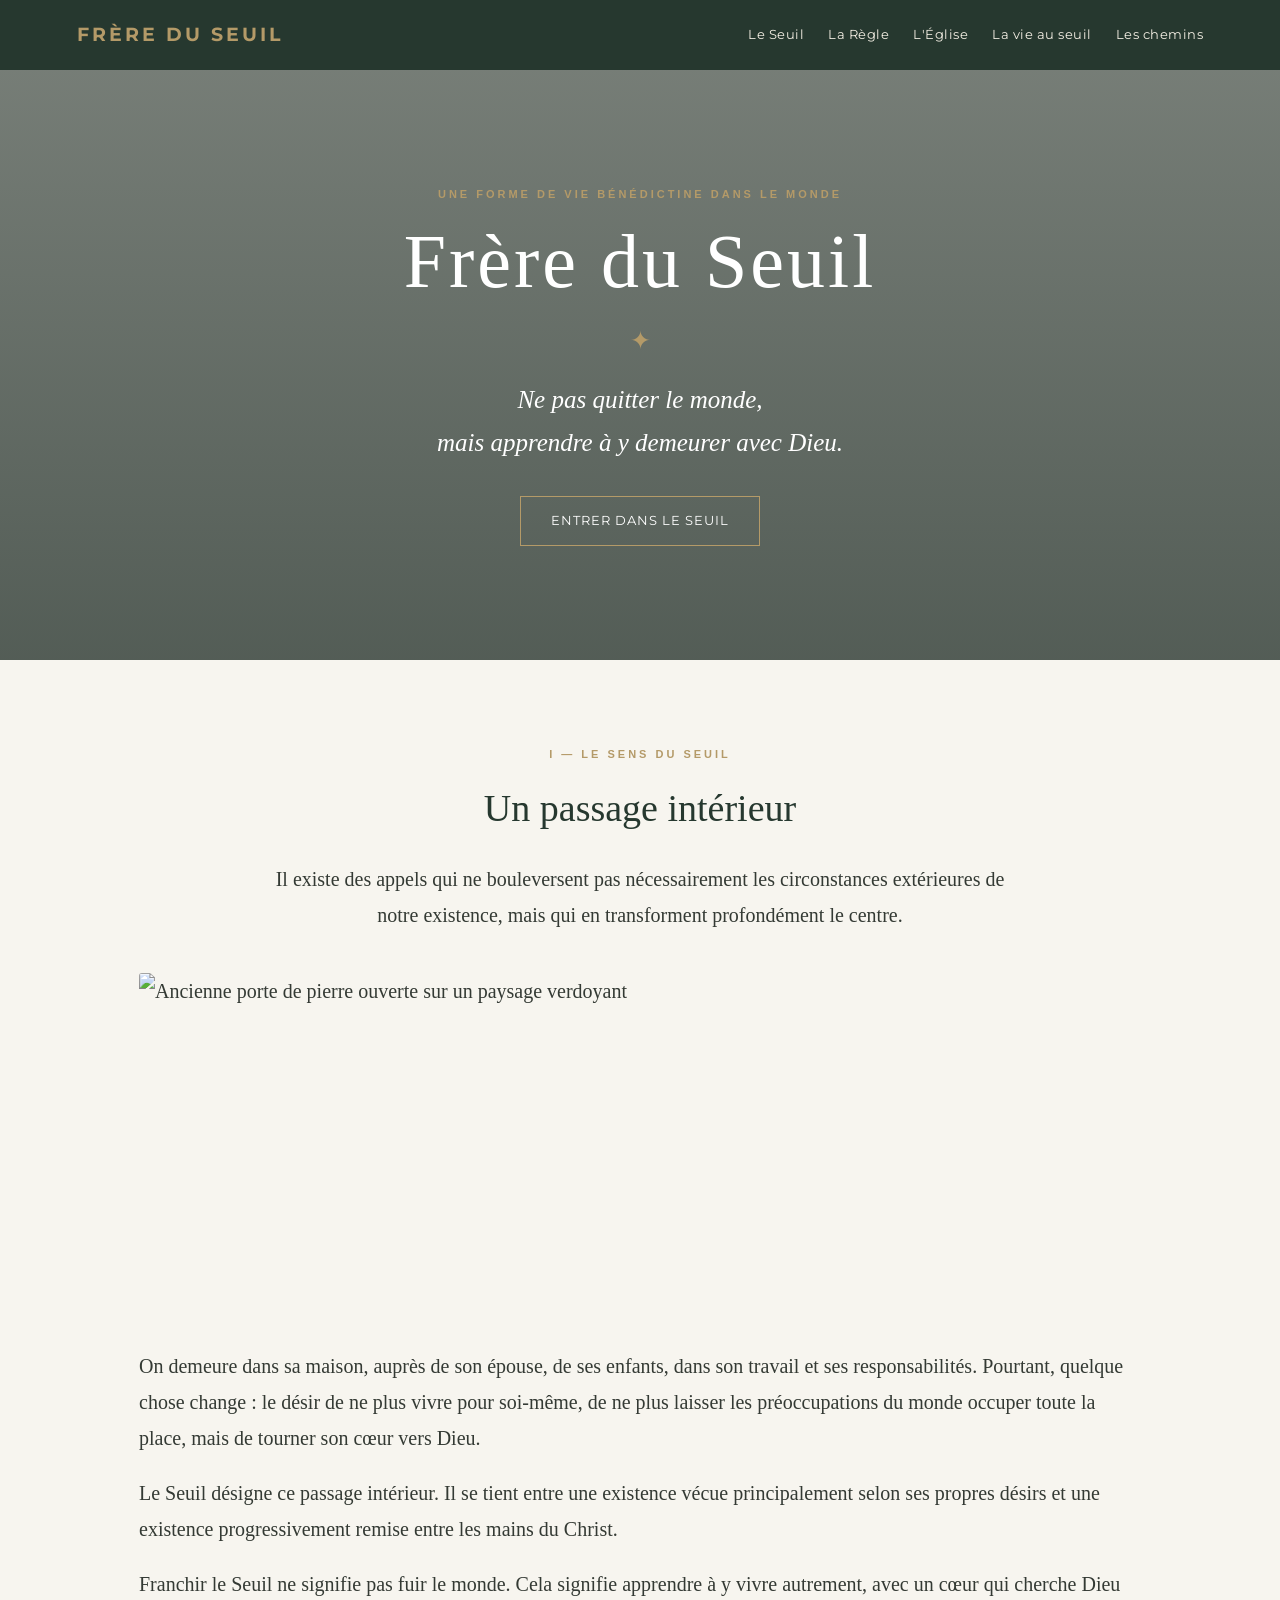
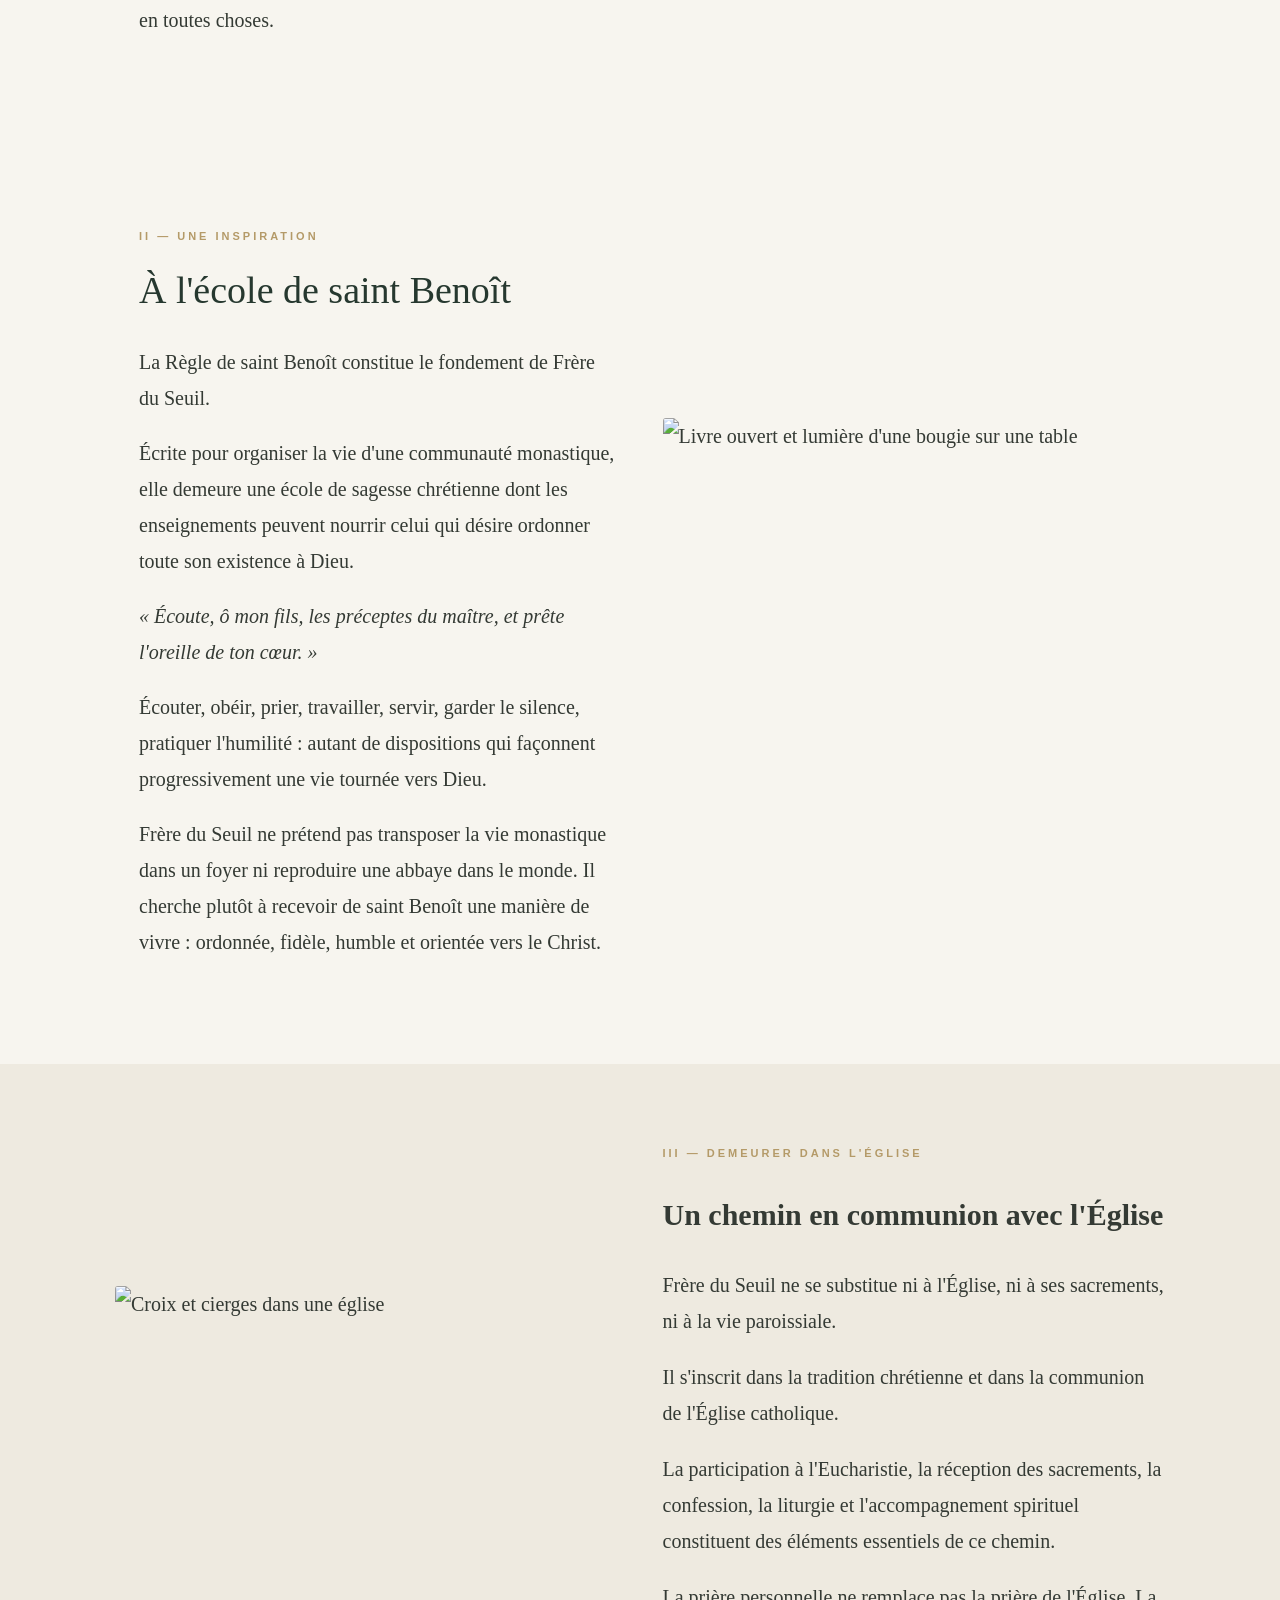
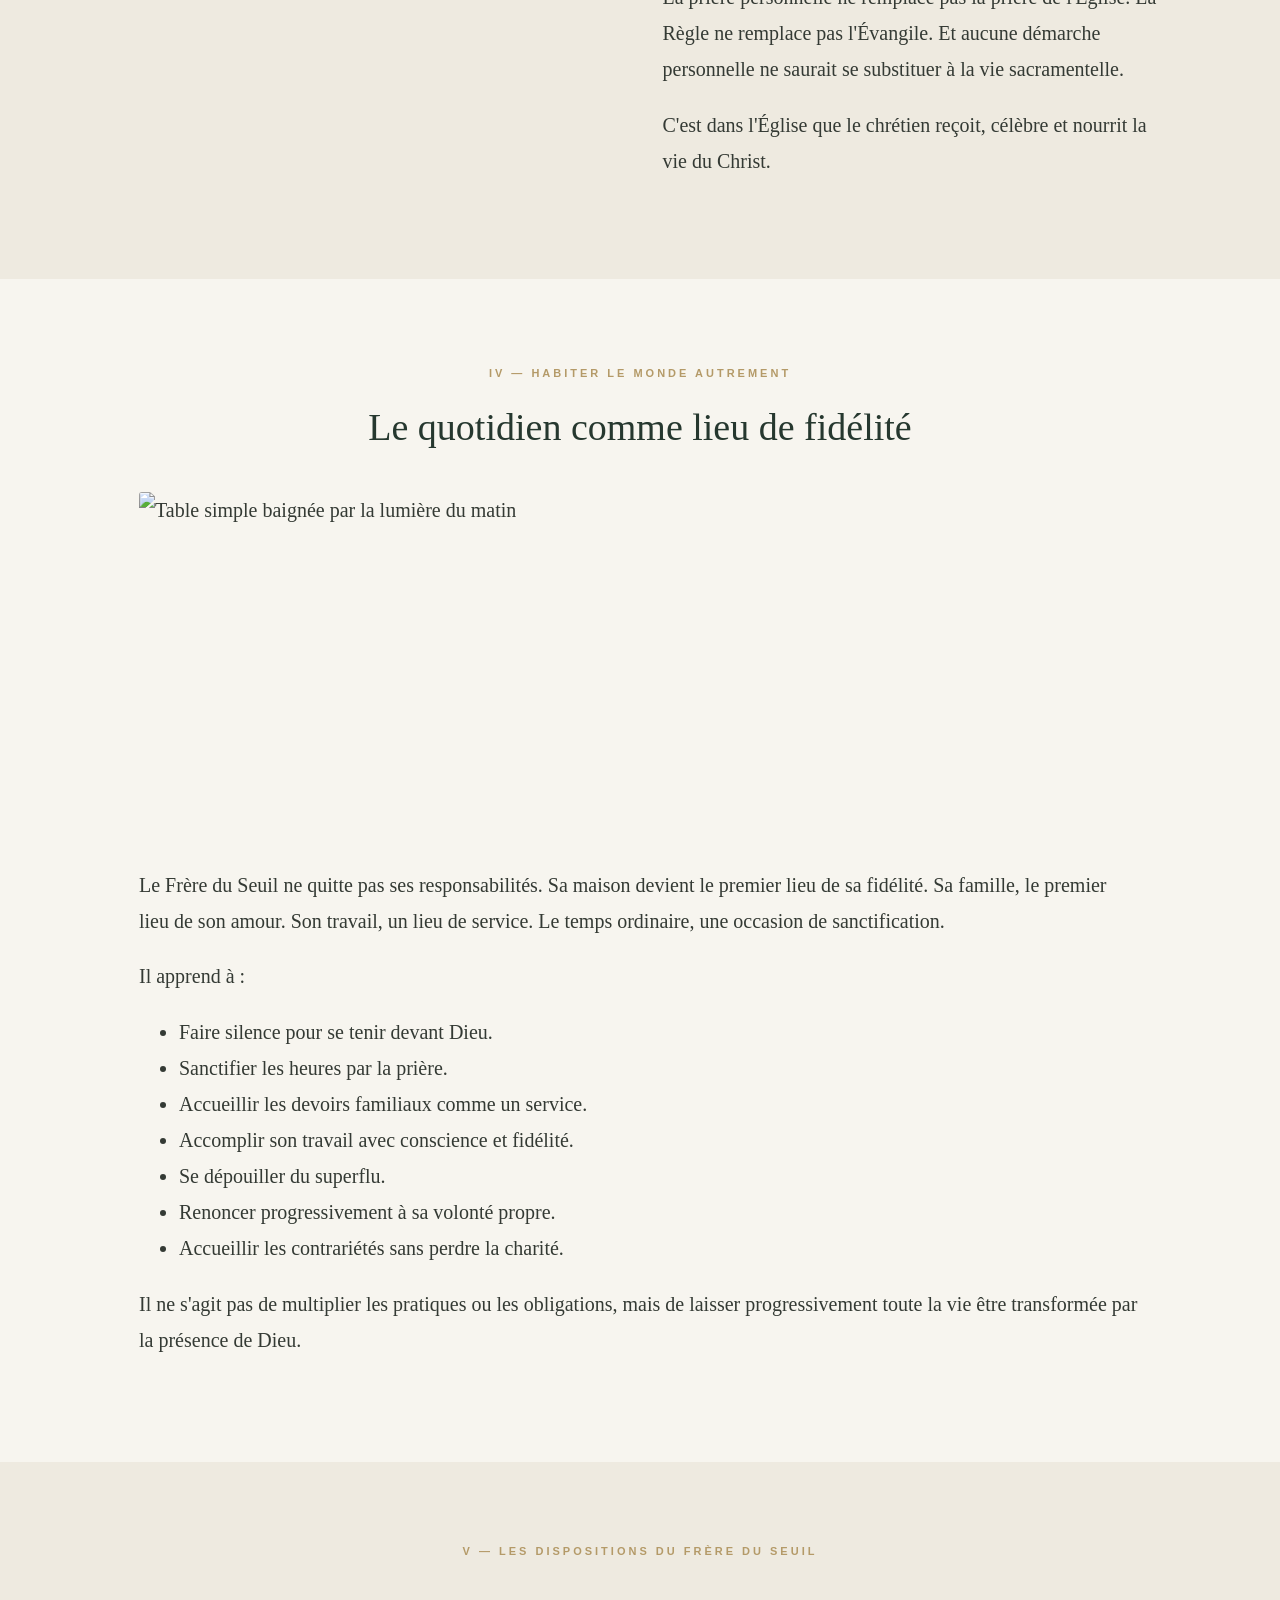
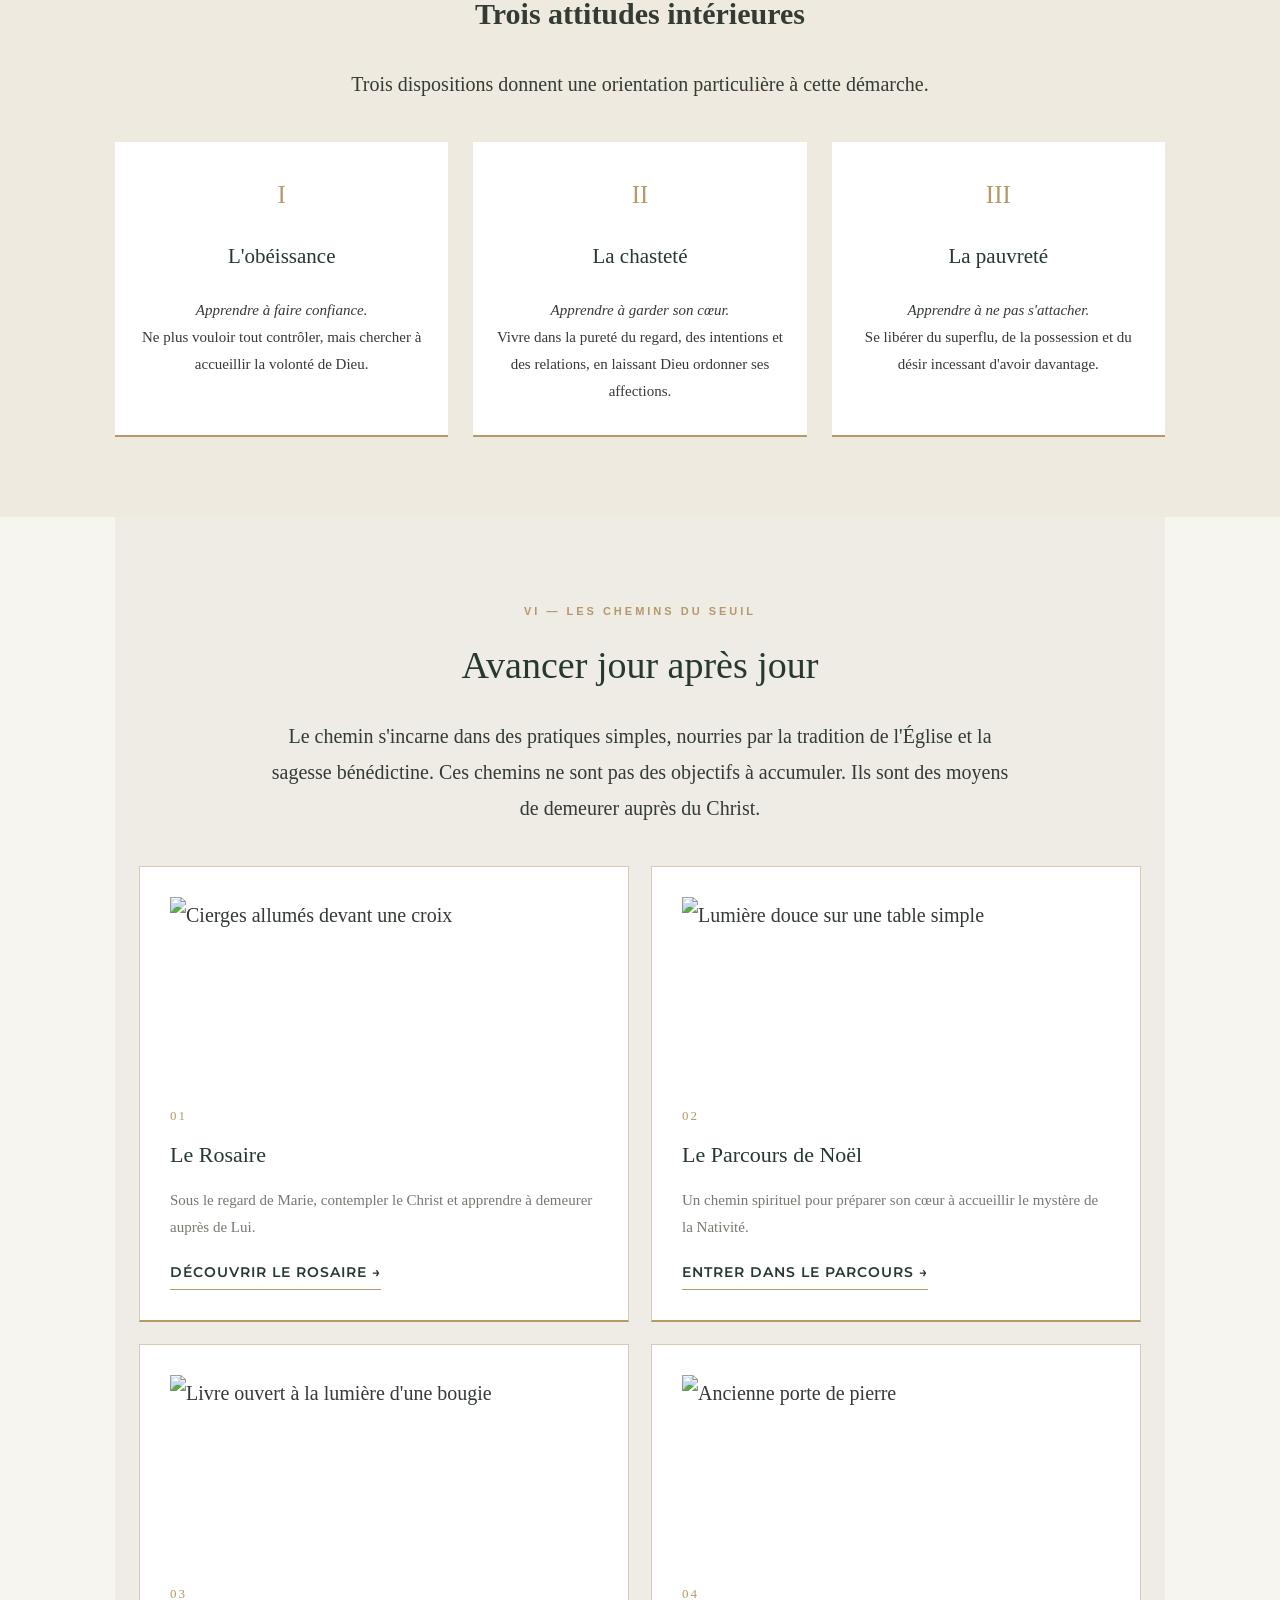
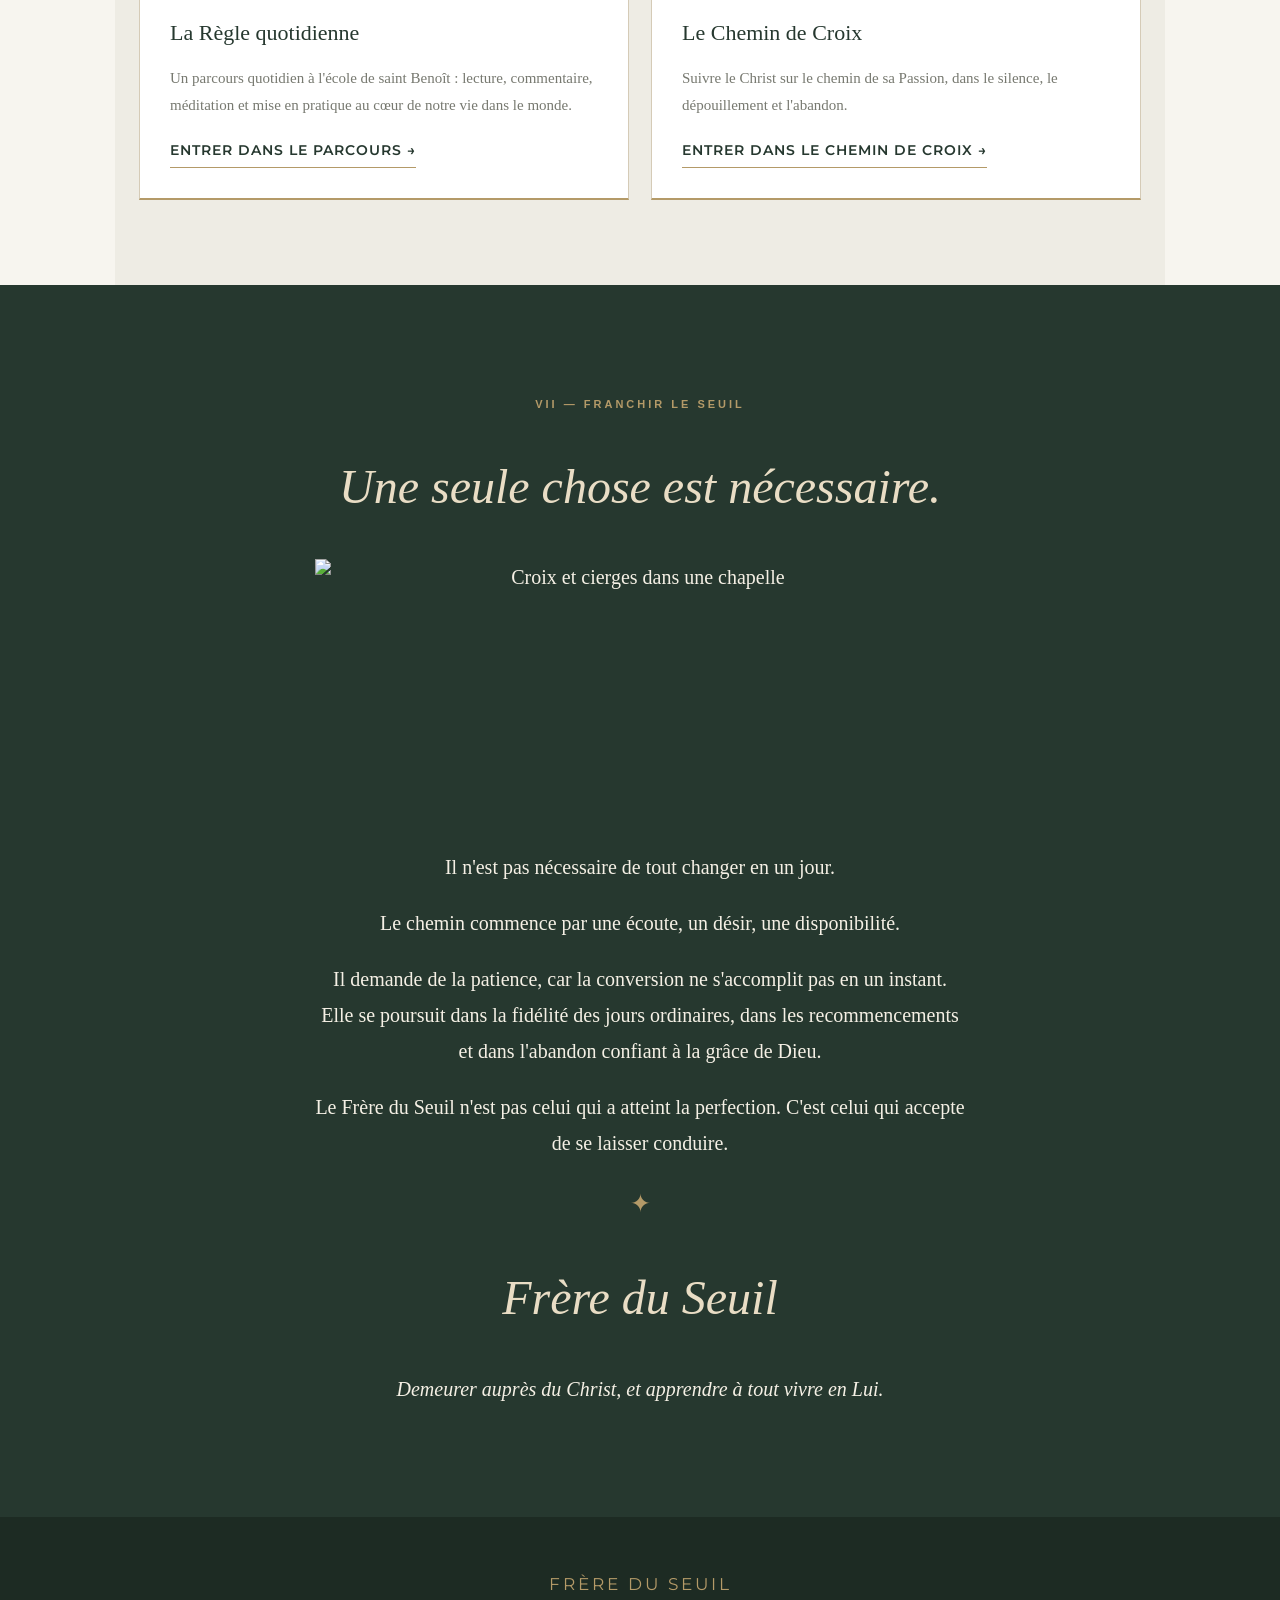
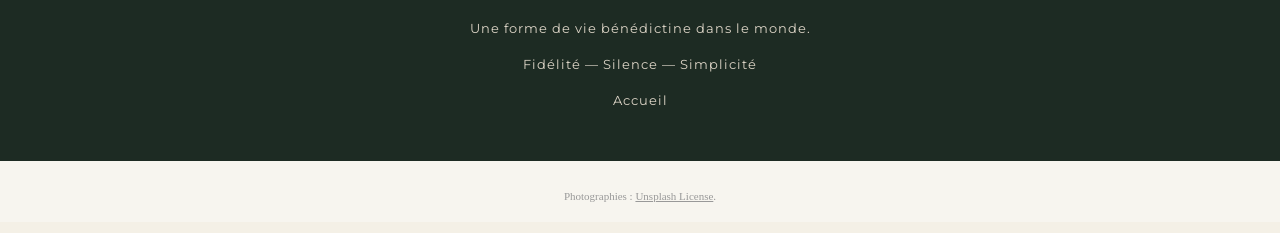
==== index.html @ 768e6aab "Update index.html" ====
<!DOCTYPE html>
<html lang="fr">
<head>
<meta charset="UTF-8">
<meta name="viewport" content="width=device-width, initial-scale=1.0">
<meta name="theme-color" content="#26382f">
<meta name="description" content="Frère du Seuil — une forme de vie bénédictine dans le monde. Découvrir une démarche chrétienne inspirée de la Règle de saint Benoît.">
<title>Entrer dans le Seuil — Frère du Seuil</title>
<link rel="stylesheet" href="style.css">

<style>
#seuil-page {
  --vert: #26382f;
  --vert-clair: #354b3e;
  --or: #b49a68;
  --fond: #f7f5ef;
  --texte: #343a34;
  --muted: #777970;
  color: var(--texte);
  background: var(--fond);
  font-family: Georgia, "Times New Roman", serif;
  line-height: 1.8;
}

#seuil-page * {
  box-sizing: border-box;
}

#seuil-page a {
  color: inherit;
}

#seuil-page .site-header {
  background: var(--vert);
  color: #f5f0e5;
  padding: 18px 6%;
  display: flex;
  justify-content: space-between;
  align-items: center;
  gap: 25px;
}

#seuil-page .brand {
  text-decoration: none;
  color: var(--or);
  letter-spacing: 3px;
  font-size: 19px;
  font-weight: bold;
}

#seuil-page nav {
  display: flex;
  flex-wrap: wrap;
  gap: 24px;
}

#seuil-page nav a {
  text-decoration: none;
  color: #f5f0e5;
  font-size: 13px;
  letter-spacing: .5px;
}

#seuil-page nav a:hover {
  color: var(--or);
}

#seuil-page .hero {
  min-height: 590px;
  position: relative;
  display: flex;
  flex-direction: column;
  align-items: center;
  justify-content: center;
  text-align: center;
  padding: 100px 24px;
  color: #fff;
  background:
    linear-gradient(rgba(20,34,27,.57),rgba(20,34,27,.72)),
    url("https://images.unsplash.com/photo-1632176670590-bef2ab0ae455?auto=format&fit=crop&w=2000&q=85")
    center 50% / cover;
}

#seuil-page .eyebrow {
  color: var(--or);
  font-size: 11px;
  letter-spacing: 3px;
  text-transform: uppercase;
  margin: 0 0 18px;
  font-family: Arial, sans-serif;
}

#seuil-page .hero h1 {
  color: #fff;
  font-size: clamp(42px, 7vw, 76px);
  font-weight: normal;
  letter-spacing: 3px;
  margin: 0;
}

#seuil-page .ornament {
  color: var(--or);
  font-size: 25px;
  margin: 16px 0;
}

#seuil-page .hero .subtitle {
  font-size: 12px;
  letter-spacing: 3px;
  margin: 0 0 24px;
  color: #e5dfd3;
  font-family: Arial, sans-serif;
}

#seuil-page .hero .intro {
  font-size: clamp(19px, 3vw, 25px);
  font-style: italic;
  line-height: 1.7;
  max-width: 680px;
  margin: 0 auto 32px;
}

#seuil-page .discover {
  display: inline-block;
  color: #fff;
  text-decoration: none;
  border: 1px solid var(--or);
  padding: 12px 30px;
  letter-spacing: 1px;
  font-size: 13px;
  transition: .25s;
}

#seuil-page .discover:hover {
  background: var(--or);
  color: var(--vert);
}

#seuil-page .section {
  padding: 85px 24px;
  max-width: 1050px;
  margin: auto;
}

#seuil-page .section h2 {
  font-size: clamp(27px, 4vw, 38px);
  font-weight: normal;
  color: var(--vert);
  line-height: 1.3;
  margin: 0 0 28px;
}

#seuil-page .section h3 {
  color: var(--vert);
  font-size: 22px;
  font-weight: normal;
  margin: 0 0 12px;
}

#seuil-page .section p {
  margin: 0 0 19px;
}

#seuil-page .section-intro {
  max-width: 760px;
  margin: 0 auto 40px;
  text-align: center;
}

#seuil-page .section-image {
  width: 100%;
  height: 340px;
  object-fit: cover;
  display: block;
  margin: 35px 0;
  border-radius: 3px;
}

#seuil-page .two-columns {
  display: grid;
  grid-template-columns: 1fr 1fr;
  gap: 45px;
  align-items: center;
}

#seuil-page .two-columns img {
  width: 100%;
  height: 370px;
  object-fit: cover;
  border-radius: 3px;
}

#seuil-page .church-section {
  background: #eeeae0;
  padding: 80px 24px;
}

#seuil-page .church-inner {
  max-width: 1050px;
  margin: auto;
}

#seuil-page .pillars {
  display: grid;
  grid-template-columns: repeat(3, 1fr);
  gap: 25px;
  margin-top: 40px;
}

#seuil-page .pillar {
  text-align: center;
  background: #fff;
  padding: 30px 22px;
  border-bottom: 2px solid var(--or);
}

#seuil-page .pillar .number {
  color: var(--or);
  font-size: 25px;
}

#seuil-page .pillar h3 {
  font-size: 21px;
  color: var(--vert);
  font-weight: normal;
}

#seuil-page .pillar p {
  font-size: 15px;
  margin: 0;
}

#seuil-page .paths {
  background: #eeece4;
}

#seuil-page .cards {
  display: grid;
  grid-template-columns: repeat(2, 1fr);
  gap: 22px;
  margin-top: 38px;
}

#seuil-page .card {
  background: #fff;
  padding: 30px;
  border-bottom: 2px solid var(--or);
  display: flex;
  flex-direction: column;
  align-items: flex-start;
}

#seuil-page .card img {
  width: 100%;
  height: 185px;
  object-fit: cover;
  margin-bottom: 22px;
}

#seuil-page .card .number {
  color: var(--or);
  font-size: 13px;
  letter-spacing: 2px;
}

#seuil-page .card h3 {
  margin-top: 8px;
}

#seuil-page .card p {
  font-size: 15px;
  flex: 1;
}

#seuil-page .card a {
  color: var(--vert);
  text-decoration: none;
  border-bottom: 1px solid var(--or);
  padding-bottom: 4px;
  font-size: 14px;
}

#seuil-page .card a:hover {
  color: #987b48;
}

#seuil-page .closing {
  background: var(--vert);
  color: #f5f0e5;
  text-align: center;
  padding: 90px 24px;
}

#seuil-page .closing h2 {
  font-size: clamp(32px, 5vw, 48px);
  font-weight: normal;
  line-height: 1.35;
  color: #e9ddc5;
}

#seuil-page .closing p {
  max-width: 650px;
  margin: 20px auto;
}

#seuil-page .closing img {
  width: 100%;
  max-width: 650px;
  height: 260px;
  object-fit: cover;
  margin: 30px auto;
  display: block;
}

#seuil-page footer {
  background: #1d2b23;
  color: #ddd5c7;
  text-align: center;
  padding: 35px 20px;
  font-size: 13px;
}

#seuil-page footer .footer-brand {
  color: var(--or);
  letter-spacing: 3px;
  font-size: 17px;
}

#seuil-page footer a {
  color: #ddd5c7;
}

#seuil-page .image-credit {
  font-size: 11px;
  color: #999;
  text-align: center;
  padding: 15px;
}

#seuil-page .image-credit a {
  color: inherit;
}

@media(max-width:700px) {
  #seuil-page .site-header {
    flex-direction: column;
    padding: 20px 15px;
  }

  #seuil-page nav {
    justify-content: center;
    gap: 12px 18px;
  }

  #seuil-page nav a {
    font-size: 12px;
  }

  #seuil-page .hero {
    min-height: 520px;
    padding: 75px 20px;
  }

  #seuil-page .section {
    padding: 60px 22px;
  }

  #seuil-page .two-columns,
  #seuil-page .pillars,
  #seuil-page .cards {
    grid-template-columns: 1fr;
  }

  #seuil-page .two-columns img {
    height: 270px;
  }

  #seuil-page .section-image {
    height: 250px;
  }

  #seuil-page .card img {
    height: 210px;
  }
}
</style>
</head>

<body>
<div id="seuil-page">

<header class="site-header">
  <a class="brand" href="index.html">FRÈRE DU SEUIL</a>
  <nav aria-label="Navigation principale">
    <a href="#sens">Le Seuil</a>
    <a href="#regle">La Règle</a>
    <a href="#eglise">L'Église</a>
    <a href="#vie">La vie au seuil</a>
    <a href="#chemins">Les chemins</a>
  </nav>
</header>

<main>

<!-- ACCUEIL -->

<section class="hero">
  <p class="eyebrow">UNE FORME DE VIE BÉNÉDICTINE DANS LE MONDE</p>
  <h1>Frère du Seuil</h1>
  <div class="ornament">✦</div>
  <p class="intro">
    Ne pas quitter le monde,<br>
    mais apprendre à y demeurer avec Dieu.
  </p>
  <a class="discover" href="#sens">Entrer dans le Seuil</a>
</section>

<!-- LE SENS DU SEUIL -->

<section class="section" id="sens">
  <div class="section-intro">
    <p class="eyebrow">I — LE SENS DU SEUIL</p>
    <h2>Un passage intérieur</h2>
    <p>
      Il existe des appels qui ne bouleversent pas nécessairement
      les circonstances extérieures de notre existence, mais qui
      en transforment profondément le centre.
    </p>
  </div>

  <img class="section-image"
    src="https://images.unsplash.com/photo-1632176670590-bef2ab0ae455?auto=format&fit=crop&w=1600&q=85"
    alt="Ancienne porte de pierre ouverte sur un paysage verdoyant"
    loading="lazy">

  <p>
    On demeure dans sa maison, auprès de son épouse, de ses enfants,
    dans son travail et ses responsabilités. Pourtant, quelque chose
    change : le désir de ne plus vivre pour soi-même, de ne plus
    laisser les préoccupations du monde occuper toute la place,
    mais de tourner son cœur vers Dieu.
  </p>

  <p>
    Le Seuil désigne ce passage intérieur. Il se tient entre une
    existence vécue principalement selon ses propres désirs et une
    existence progressivement remise entre les mains du Christ.
  </p>

  <p>
    Franchir le Seuil ne signifie pas fuir le monde. Cela signifie
    apprendre à y vivre autrement, avec un cœur qui cherche Dieu
    en toutes choses.
  </p>
</section>

<!-- LA REGLE -->

<section class="section" id="regle">
  <div class="two-columns">
    <div>
      <p class="eyebrow">II — UNE INSPIRATION</p>
      <h2>À l'école de saint Benoît</h2>

      <p>
        La Règle de saint Benoît constitue le fondement de
        Frère du Seuil.
      </p>

      <p>
        Écrite pour organiser la vie d'une communauté monastique,
        elle demeure une école de sagesse chrétienne dont les
        enseignements peuvent nourrir celui qui désire ordonner
        toute son existence à Dieu.
      </p>

      <p><em>
        « Écoute, ô mon fils, les préceptes du maître,
        et prête l'oreille de ton cœur. »
      </em></p>

      <p>
        Écouter, obéir, prier, travailler, servir, garder le silence,
        pratiquer l'humilité : autant de dispositions qui façonnent
        progressivement une vie tournée vers Dieu.
      </p>

      <p>
        Frère du Seuil ne prétend pas transposer la vie monastique
        dans un foyer ni reproduire une abbaye dans le monde.
        Il cherche plutôt à recevoir de saint Benoît une manière
        de vivre : ordonnée, fidèle, humble et orientée vers le Christ.
      </p>
    </div>

    <img
      src="https://images.unsplash.com/photo-1723130038126-50c91c19ebe3?auto=format&fit=crop&w=1100&q=85"
      alt="Livre ouvert et lumière d'une bougie sur une table"
      loading="lazy">
  </div>
</section>

<!-- L'EGLISE -->

<section class="church-section" id="eglise">
  <div class="church-inner">
    <div class="two-columns">
      <img
        src="https://images.unsplash.com/photo-1769088508143-7f3f711877ee?auto=format&fit=crop&w=1100&q=85"
        alt="Croix et cierges dans une église"
        loading="lazy">

      <div>
        <p class="eyebrow">III — DEMEURER DANS L'ÉGLISE</p>
        <h2>Un chemin en communion avec l'Église</h2>

        <p>
          Frère du Seuil ne se substitue ni à l'Église,
          ni à ses sacrements, ni à la vie paroissiale.
        </p>

        <p>
          Il s'inscrit dans la tradition chrétienne et dans la
          communion de l'Église catholique.
        </p>

        <p>
          La participation à l'Eucharistie, la réception des
          sacrements, la confession, la liturgie et l'accompagnement
          spirituel constituent des éléments essentiels de ce chemin.
        </p>

        <p>
          La prière personnelle ne remplace pas la prière de l'Église.
          La Règle ne remplace pas l'Évangile. Et aucune démarche
          personnelle ne saurait se substituer à la vie sacramentelle.
        </p>

        <p>
          C'est dans l'Église que le chrétien reçoit, célèbre
          et nourrit la vie du Christ.
        </p>
      </div>
    </div>
  </div>
</section>

<!-- VIE QUOTIDIENNE -->

<section class="section" id="vie">
  <div class="section-intro">
    <p class="eyebrow">IV — HABITER LE MONDE AUTREMENT</p>
    <h2>Le quotidien comme lieu de fidélité</h2>
  </div>

  <img class="section-image"
    src="https://images.unsplash.com/photo-1749476101600-90b2eb7efa89?auto=format&fit=crop&w=1600&q=85"
    alt="Table simple baignée par la lumière du matin"
    loading="lazy">

  <p>
    Le Frère du Seuil ne quitte pas ses responsabilités.
    Sa maison devient le premier lieu de sa fidélité.
    Sa famille, le premier lieu de son amour.
    Son travail, un lieu de service.
    Le temps ordinaire, une occasion de sanctification.
  </p>

  <p>Il apprend à :</p>

  <ul>
    <li>Faire silence pour se tenir devant Dieu.</li>
    <li>Sanctifier les heures par la prière.</li>
    <li>Accueillir les devoirs familiaux comme un service.</li>
    <li>Accomplir son travail avec conscience et fidélité.</li>
    <li>Se dépouiller du superflu.</li>
    <li>Renoncer progressivement à sa volonté propre.</li>
    <li>Accueillir les contrariétés sans perdre la charité.</li>
  </ul>

  <p>
    Il ne s'agit pas de multiplier les pratiques ou les obligations,
    mais de laisser progressivement toute la vie être transformée
    par la présence de Dieu.
  </p>
</section>

<!-- DISPOSITIONS -->

<section class="church-section">
  <div class="church-inner">
    <div class="section-intro">
      <p class="eyebrow">V — LES DISPOSITIONS DU FRÈRE DU SEUIL</p>
      <h2>Trois attitudes intérieures</h2>
      <p>
        Trois dispositions donnent une orientation particulière
        à cette démarche.
      </p>
    </div>

    <div class="pillars">
      <article class="pillar">
        <div class="number">I</div>
        <h3>L'obéissance</h3>
        <p><em>Apprendre à faire confiance.</em></p>
        <p>
          Ne plus vouloir tout contrôler, mais chercher à accueillir
          la volonté de Dieu.
        </p>
      </article>

      <article class="pillar">
        <div class="number">II</div>
        <h3>La chasteté</h3>
        <p><em>Apprendre à garder son cœur.</em></p>
        <p>
          Vivre dans la pureté du regard, des intentions et des
          relations, en laissant Dieu ordonner ses affections.
        </p>
      </article>

      <article class="pillar">
        <div class="number">III</div>
        <h3>La pauvreté</h3>
        <p><em>Apprendre à ne pas s'attacher.</em></p>
        <p>
          Se libérer du superflu, de la possession et du désir
          incessant d'avoir davantage.
        </p>
      </article>
    </div>
  </div>
</section>

<!-- LES CHEMINS -->

<section class="section paths" id="chemins">
  <div class="section-intro">
    <p class="eyebrow">VI — LES CHEMINS DU SEUIL</p>
    <h2>Avancer jour après jour</h2>
    <p>
      Le chemin s'incarne dans des pratiques simples, nourries
      par la tradition de l'Église et la sagesse bénédictine.
      Ces chemins ne sont pas des objectifs à accumuler.
      Ils sont des moyens de demeurer auprès du Christ.
    </p>
  </div>

  <div class="cards">

    <article class="card">
      <img
        src="https://images.unsplash.com/photo-1769088508143-7f3f711877ee?auto=format&fit=crop&w=900&q=80"
        alt="Cierges allumés devant une croix"
        loading="lazy">
      <span class="number">01</span>
      <h3>Le Rosaire</h3>
      <p>
        Sous le regard de Marie, contempler le Christ
        et apprendre à demeurer auprès de Lui.
      </p>
      <a href="https://frereduseuil.github.io/rosaire-frere-du-seuil/">
        Découvrir le Rosaire →
      </a>
    </article>

    <article class="card">
      <img
        src="https://images.unsplash.com/photo-1749476101600-90b2eb7efa89?auto=format&fit=crop&w=900&q=80"
        alt="Lumière douce sur une table simple"
        loading="lazy">
      <span class="number">02</span>
      <h3>Le Parcours de Noël</h3>
      <p>
        Un chemin spirituel pour préparer son cœur
        à accueillir le mystère de la Nativité.
      </p>
      <a href="https://frereduseuil.github.io/Desert-avent-2026/">
        Entrer dans le parcours →
      </a>
    </article>

    <article class="card">
      <img
        src="https://images.unsplash.com/photo-1723130038126-50c91c19ebe3?auto=format&fit=crop&w=900&q=80"
        alt="Livre ouvert à la lumière d'une bougie"
        loading="lazy">
      <span class="number">03</span>
      <h3>La Règle quotidienne</h3>
      <p>
        Un parcours quotidien à l'école de saint Benoît :
        lecture, commentaire, méditation et mise en pratique
        au cœur de notre vie dans le monde.
      </p>
      <a href="regle-quotidienne.html">
        Entrer dans le parcours →
      </a>
    </article>

    <article class="card">
      <img
        src="https://images.unsplash.com/photo-1632176670590-bef2ab0ae455?auto=format&fit=crop&w=900&q=80"
        alt="Ancienne porte de pierre"
        loading="lazy">
      <span class="number">04</span>
      <h3>Le Chemin de Croix</h3>
      <p>
        Suivre le Christ sur le chemin de sa Passion,
        dans le silence, le dépouillement et l'abandon.
      </p>
      <a href="chemin-de-croix.html">
        Entrer dans le Chemin de Croix →
      </a>
    </article>

  </div>
</section>

<!-- FRANCHIR LE SEUIL -->

<section class="closing">
  <p class="eyebrow">VII — FRANCHIR LE SEUIL</p>

  <h2>Une seule chose est nécessaire.</h2>

  <img
    src="https://images.unsplash.com/photo-1769088508143-7f3f711877ee?auto=format&fit=crop&w=1300&q=85"
    alt="Croix et cierges dans une chapelle"
    loading="lazy">

  <p>
    Il n'est pas nécessaire de tout changer en un jour.
  </p>

  <p>
    Le chemin commence par une écoute, un désir,
    une disponibilité.
  </p>

  <p>
    Il demande de la patience, car la conversion ne s'accomplit
    pas en un instant. Elle se poursuit dans la fidélité des jours
    ordinaires, dans les recommencements et dans l'abandon
    confiant à la grâce de Dieu.
  </p>

  <p>
    Le Frère du Seuil n'est pas celui qui a atteint la perfection.
    C'est celui qui accepte de se laisser conduire.
  </p>

  <div class="ornament">✦</div>

  <h2>Frère du Seuil</h2>
  <p><em>Demeurer auprès du Christ, et apprendre à tout vivre en Lui.</em></p>
</section>

</main>

<footer>
  <p class="footer-brand">FRÈRE DU SEUIL</p>
  <p>Une forme de vie bénédictine dans le monde.</p>
  <p>Fidélité — Silence — Simplicité</p>
  <p><a href="index.html">Accueil</a></p>
</footer>

<p class="image-credit">
  Photographies : <a href="https://unsplash.com/license">Unsplash License</a>.
</p>

</div>
</body>
</html>
---- style.css ----
@import url('https://fonts.googleapis.com/css2?family=Cormorant+Garamond:wght@400;500;600;700&family=Montserrat:wght@400;500;600&display=swap');

:root {
  --green: #203b30;
  --deep-green: #142a22;
  --gold: #ad9564;
  --paper: #f4f0e6;
  --parchment: #e9e1d1;
  --ink: #302f28;
  --muted: #777365;
}

* {
  box-sizing: border-box;
}

html {
  scroll-behavior: smooth;
}

body {
  margin: 0;
  background: var(--paper);
  color: var(--ink);
  font-family: 'Cormorant Garamond', Georgia, serif;
  font-size: 20px;
  line-height: 1.65;
}

.header {
  min-height: 76px;
  padding: 18px 7%;
  display: flex;
  justify-content: space-between;
  align-items: center;
  gap: 25px;
  background: var(--deep-green);
  color: var(--paper);
}

.brand {
  color: var(--gold);
  font-family: 'Montserrat', sans-serif;
  font-size: 13px;
  font-weight: 600;
  letter-spacing: 3px;
  text-decoration: none;
  white-space: nowrap;
}

nav {
  display: flex;
  flex-wrap: wrap;
  gap: 25px;
}

nav a {
  color: var(--paper);
  font-family: 'Montserrat', sans-serif;
  font-size: 11px;
  text-decoration: none;
  letter-spacing: 1px;
}

nav a:hover,
footer a:hover {
  color: var(--gold);
}

.hero {
  min-height: 570px;
  padding: 110px 20px 100px;
  display: flex;
  flex-direction: column;
  justify-content: center;
  align-items: center;
  text-align: center;
  color: var(--paper);
  background:
    linear-gradient(rgba(20,42,34,.88), rgba(20,42,34,.91)),
    repeating-linear-gradient(
      135deg,
      #405348 0,
      #405348 1px,
      #203b30 1px,
      #203b30 12px
    );
}

.eyebrow {
  color: var(--gold);
  font-family: 'Montserrat', sans-serif;
  font-size: 10px;
  font-weight: 600;
  letter-spacing: 3px;
  text-transform: uppercase;
}

.hero h1 {
  margin: 18px 0 0;
  font-size: clamp(55px, 10vw, 92px);
  font-weight: 400;
  line-height: 1.05;
}

.ornament {
  margin: 24px 0;
  color: var(--gold);
  font-size: 25px;
}

.intro {
  margin: 0 0 35px;
  font-size: 25px;
  line-height: 1.5;
  font-style: italic;
}

.discover {
  padding: 12px 25px;
  border: 1px solid var(--gold);
  color: var(--paper);
  font-family: 'Montserrat', sans-serif;
  font-size: 10px;
  letter-spacing: 2px;
  text-decoration: none;
  text-transform: uppercase;
  transition: .25s;
}

.discover:hover {
  background: var(--gold);
  color: var(--deep-green);
}

.welcome {
  max-width: 780px;
  margin: auto;
  padding: 100px 25px;
  text-align: center;
}

.welcome h2,
.sections h2,
.closing h2 {
  color: var(--green);
  font-size: clamp(34px, 5vw, 48px);
  font-weight: 400;
  line-height: 1.2;
}

.welcome p:not(.eyebrow) {
  color: var(--muted);
  font-size: 21px;
}

.sections {
  padding: 85px 7%;
  background: var(--parchment);
  text-align: center;
}

.cards {
  max-width: 1100px;
  margin: 50px auto 0;
  display: grid;
  grid-template-columns: repeat(2, 1fr);
  gap: 22px;
  text-align: left;
}

.card {
  min-height: 220px;
  padding: 30px;
  border: 1px solid #d5cbb7;
  background: rgba(255,255,255,.25);
}

.card > span:first-child {
  color: var(--gold);
  font-family: 'Montserrat', sans-serif;
  font-size: 11px;
  letter-spacing: 2px;
}

.card h3 {
  margin: 10px 0;
  color: var(--green);
  font-size: 31px;
  font-weight: 500;
}

.card p {
  color: var(--muted);
  font-size: 19px;
}

.card a,
.coming {
  color: var(--green);
  font-family: 'Montserrat', sans-serif;
  font-size: 10px;
  font-weight: 600;
  letter-spacing: 1px;
  text-decoration: none;
  text-transform: uppercase;
}

.card a:hover {
  color: var(--gold);
}

.coming {
  color: var(--muted);
  font-style: italic;
}

.closing {
  padding: 90px 20px;
  text-align: center;
  background: var(--paper);
}

.closing h2 {
  font-size: clamp(38px, 6vw, 58px);
  font-style: italic;
}

footer {
  padding: 40px 20px;
  background: var(--deep-green);
  color: var(--paper);
  text-align: center;
  font-family: 'Montserrat', sans-serif;
  font-size: 10px;
  letter-spacing: 1px;
}

footer p:first-child {
  color: var(--gold);
  letter-spacing: 3px;
}

footer a {
  color: var(--paper);
  text-decoration: none;
}

@media (max-width: 650px) {
  .header {
    flex-direction: column;
    padding: 20px 15px;
  }

  nav {
    justify-content: center;
    gap: 12px 18px;
  }

  nav a {
    font-size: 9px;
  }

  .hero {
    min-height: 490px;
    padding: 75px 15px;
  }

  .eyebrow {
    font-size: 9px;
    letter-spacing: 2px;
  }

  .intro {
    font-size: 22px;
  }

  .welcome {
    padding: 70px 22px;
  }

  .sections {
    padding: 65px 20px;
  }

  .cards {
    grid-template-columns: 1fr;
    gap: 15px;
  }

  .card {
    min-height: auto;
  }
}
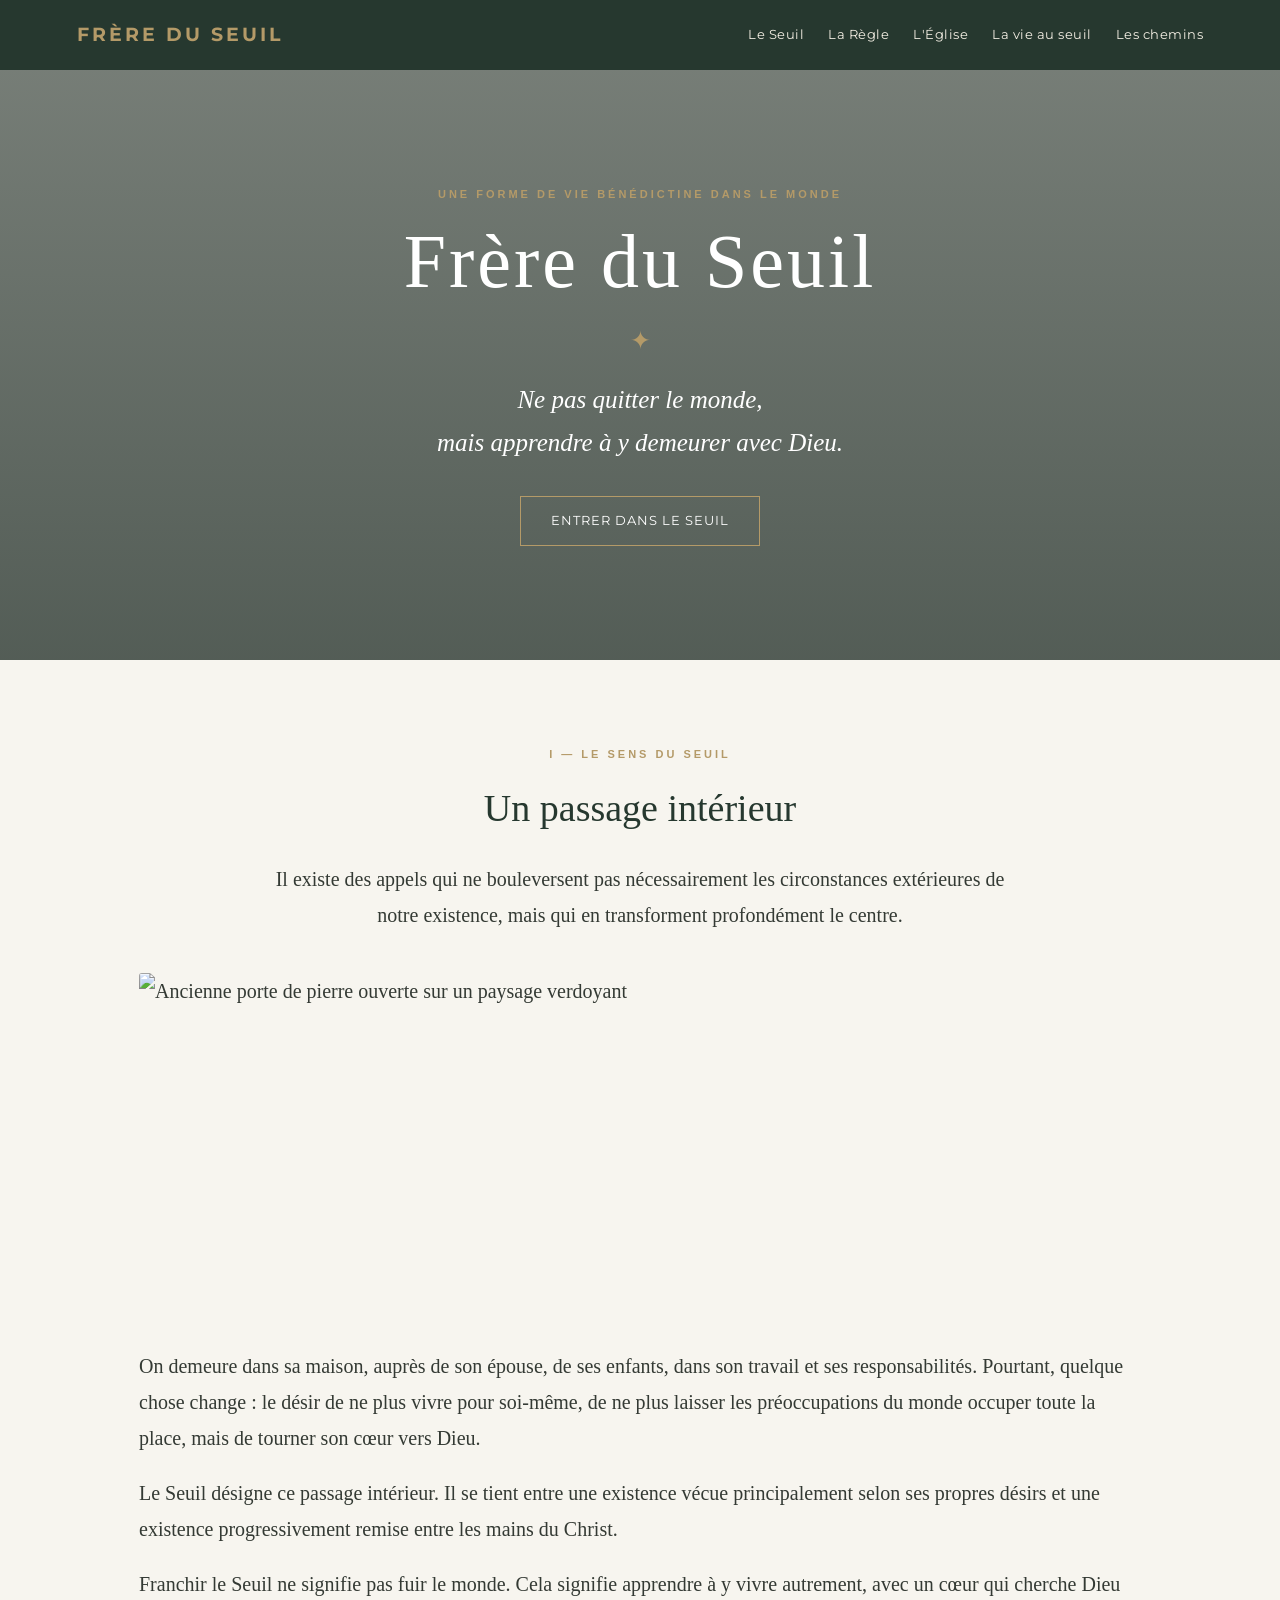
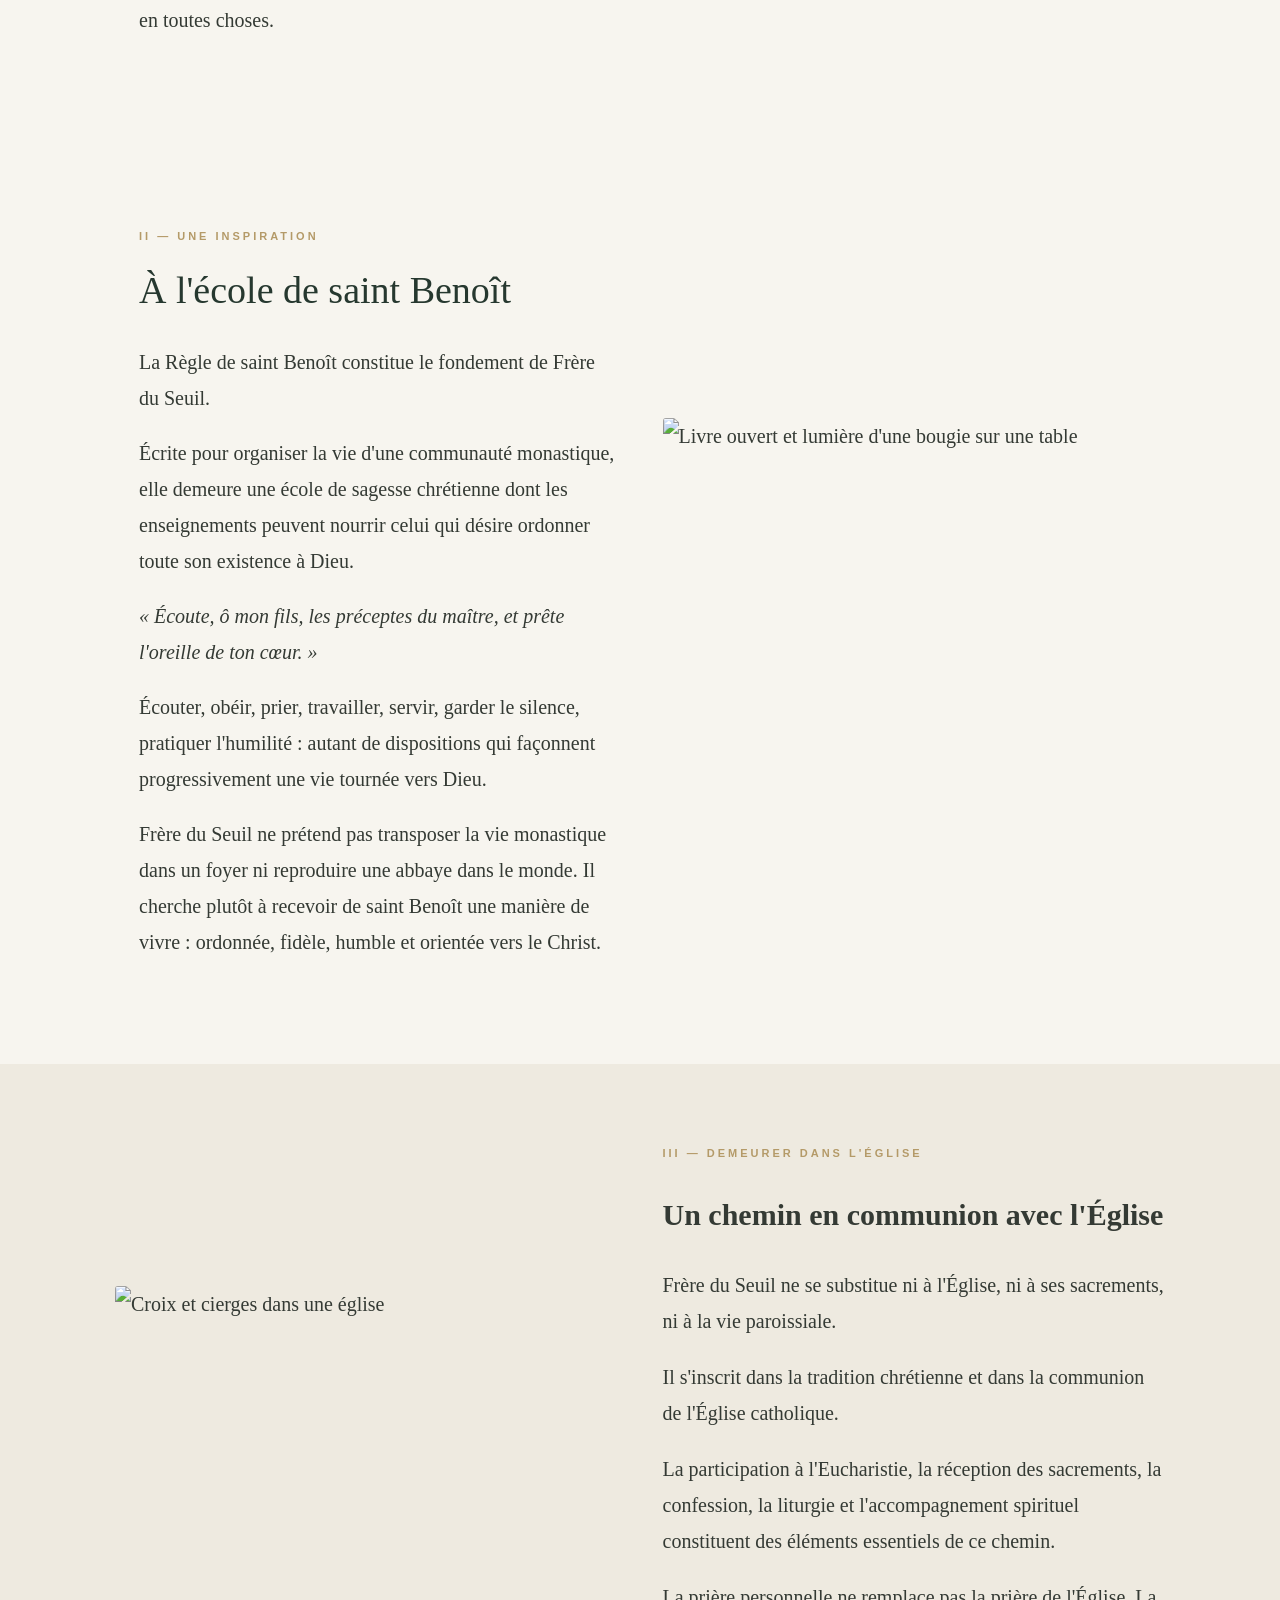
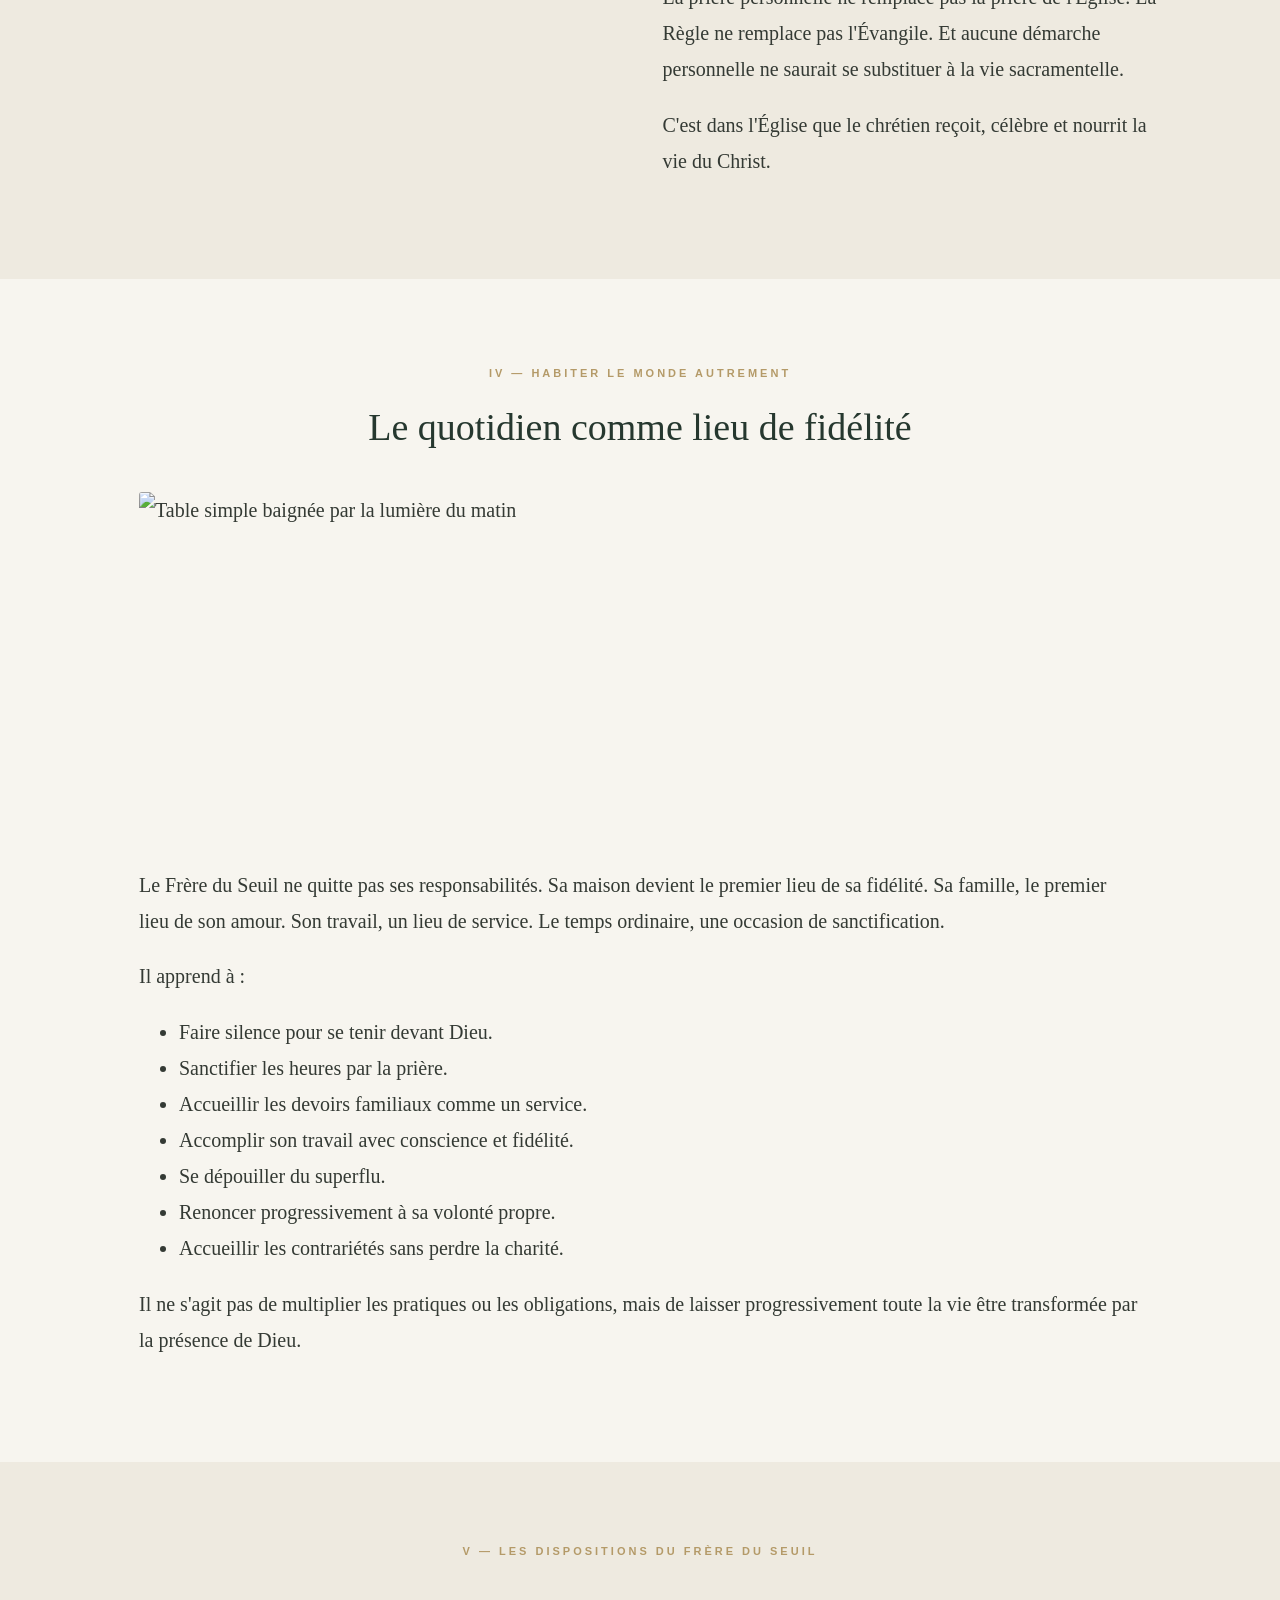
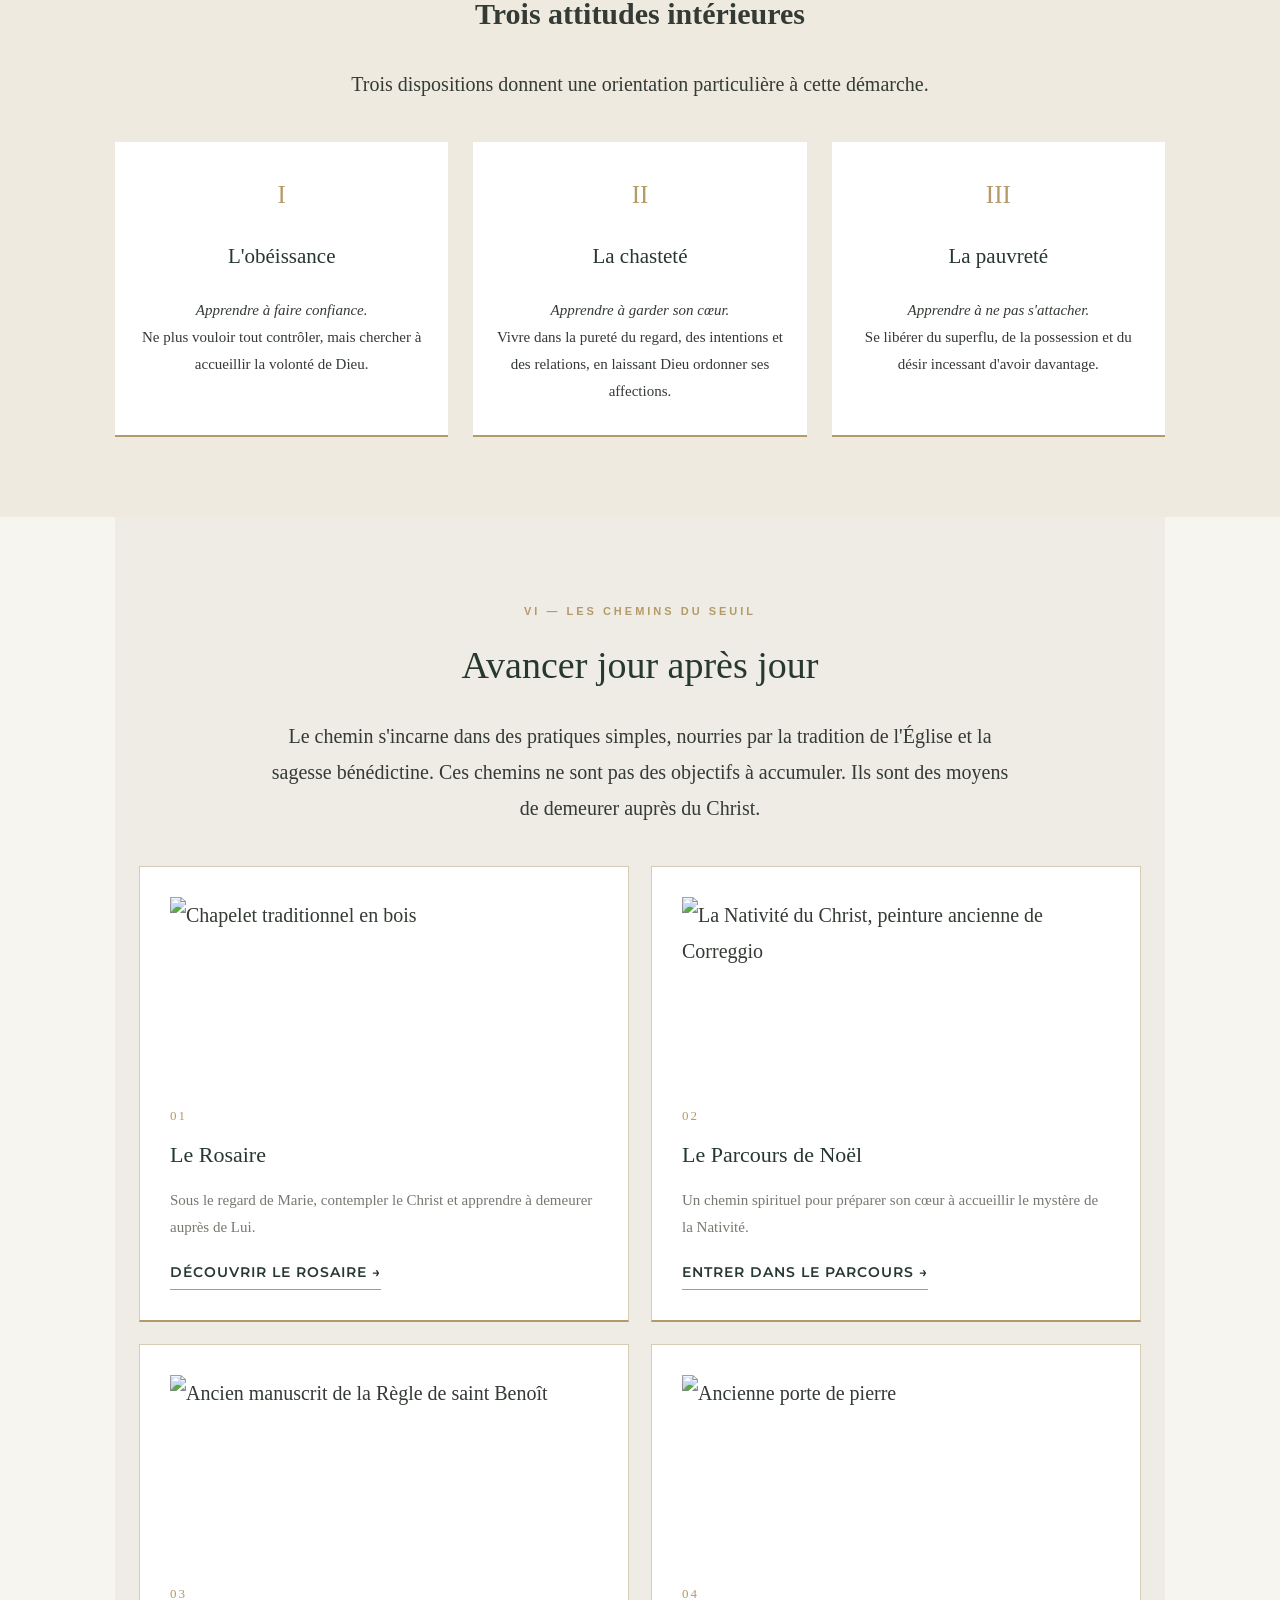
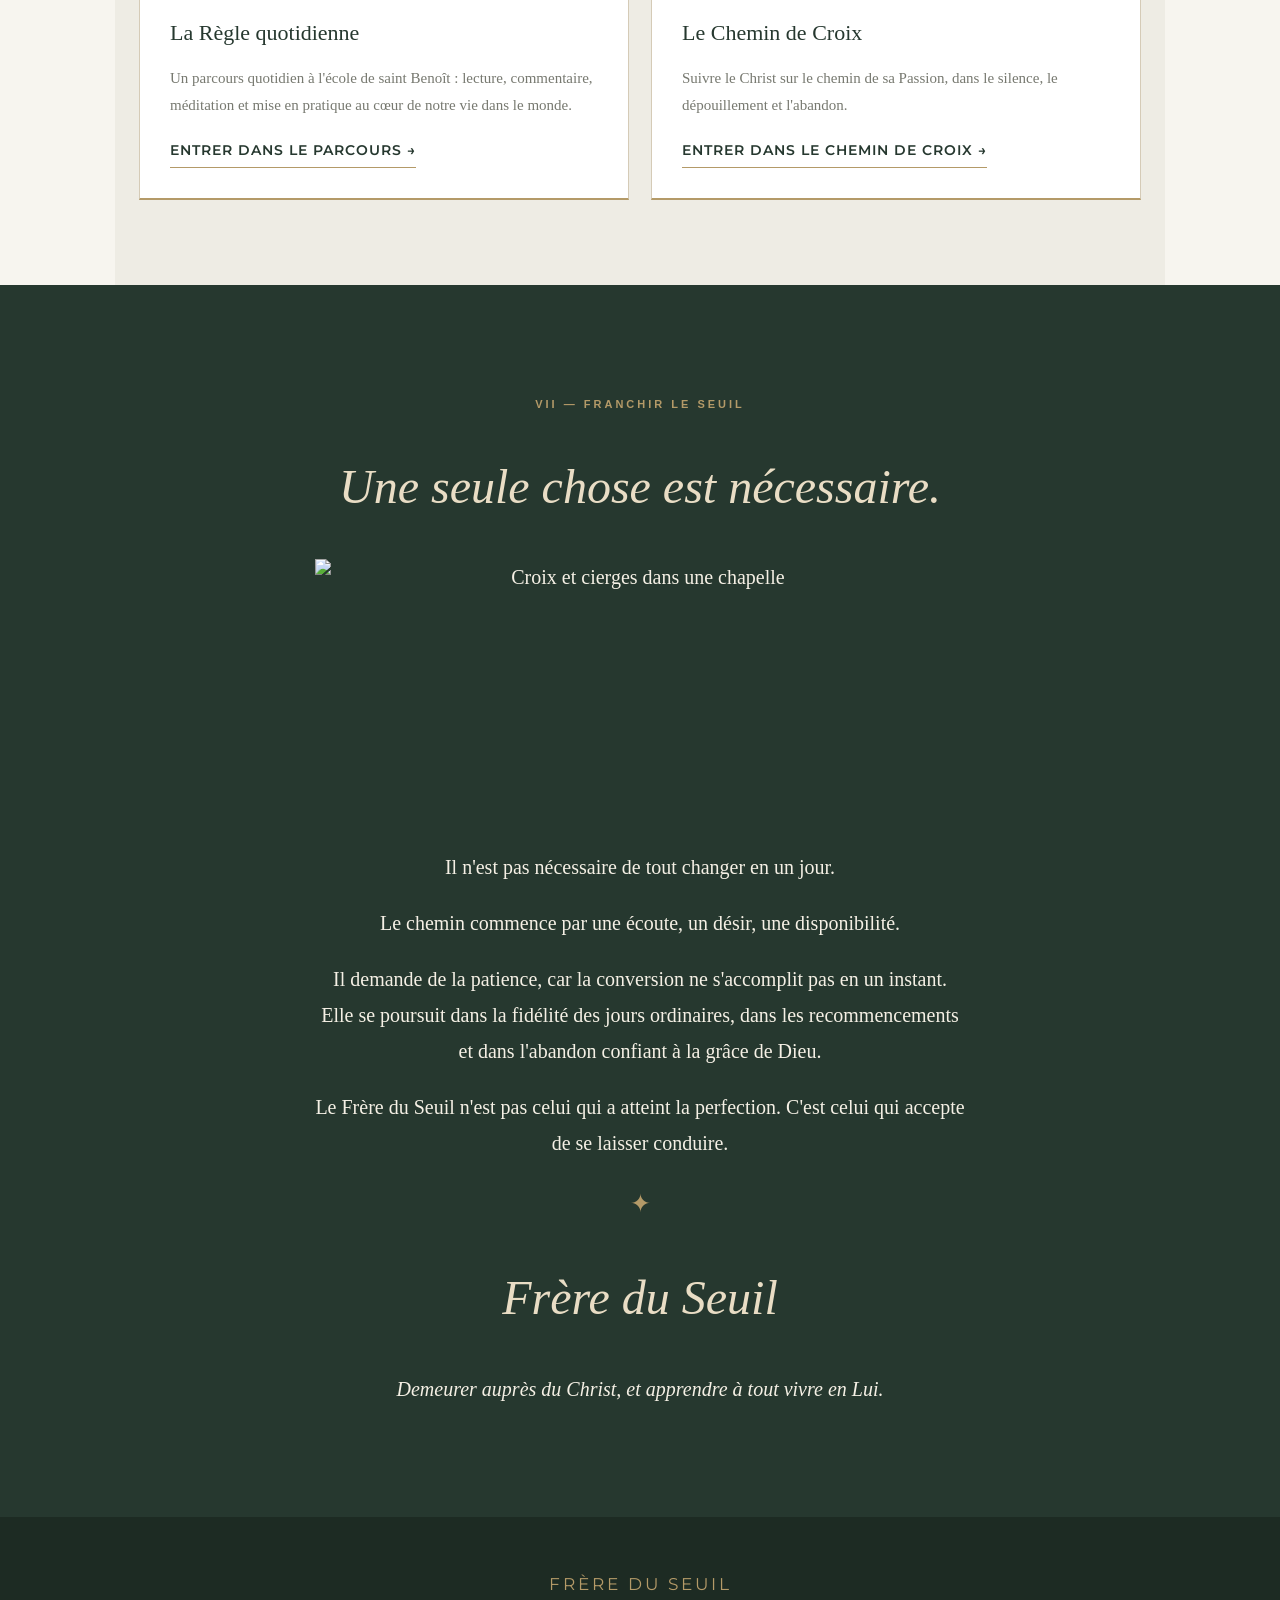
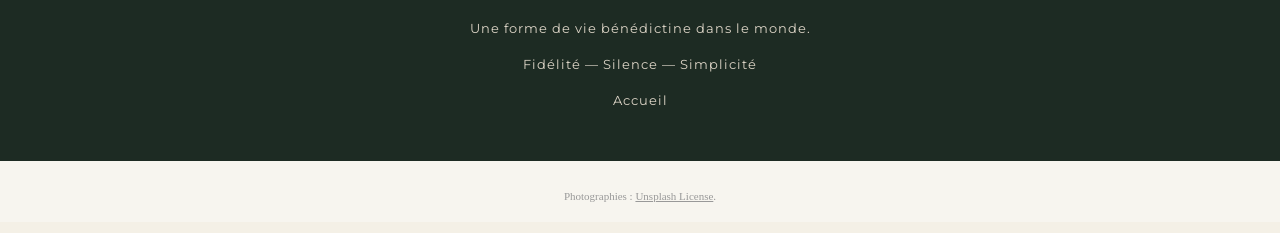
==== commit d8b74f2a: "Update index.html" ====
--- a/index.html
+++ b/index.html
@@ -651,10 +651,10 @@
   <div class="cards">
 
     <article class="card">
-      <img
-        src="https://images.unsplash.com/photo-1769088508143-7f3f711877ee?auto=format&fit=crop&w=900&q=80"
-        alt="Cierges allumés devant une croix"
-        loading="lazy">
+     <img
+  src="https://c.pxhere.com/photos/6b/c0/wooden_rosary_wood_wooden_rosary_bead_beaded_silver_plated-900789.jpg!d"
+  alt="Chapelet traditionnel en bois"
+  loading="lazy">
       <span class="number">01</span>
       <h3>Le Rosaire</h3>
       <p>
@@ -668,9 +668,9 @@
 
     <article class="card">
       <img
-        src="https://images.unsplash.com/photo-1749476101600-90b2eb7efa89?auto=format&fit=crop&w=900&q=80"
-        alt="Lumière douce sur une table simple"
-        loading="lazy">
+  src="https://img.artnap.com/artworks/wd/wd-Q1527541/web.jpg"
+  alt="La Nativité du Christ, peinture ancienne de Correggio"
+  loading="lazy">
       <span class="number">02</span>
       <h3>Le Parcours de Noël</h3>
       <p>
@@ -684,9 +684,9 @@
 
     <article class="card">
       <img
-        src="https://images.unsplash.com/photo-1723130038126-50c91c19ebe3?auto=format&fit=crop&w=900&q=80"
-        alt="Livre ouvert à la lumière d'une bougie"
-        loading="lazy">
+  src="https://kloster-eberbach.de/media/pages/presse-und-oeffentlichkeitsarbeit/aktuelle-meldungen/die-kunst-des-rechten-masses/727375592-1772440209/codex-sangallensis-regula-s-benedicti-exh-benedictines-ng-prague-150730-1200x.jpg"
+  alt="Ancien manuscrit de la Règle de saint Benoît"
+  loading="lazy">
       <span class="number">03</span>
       <h3>La Règle quotidienne</h3>
       <p>
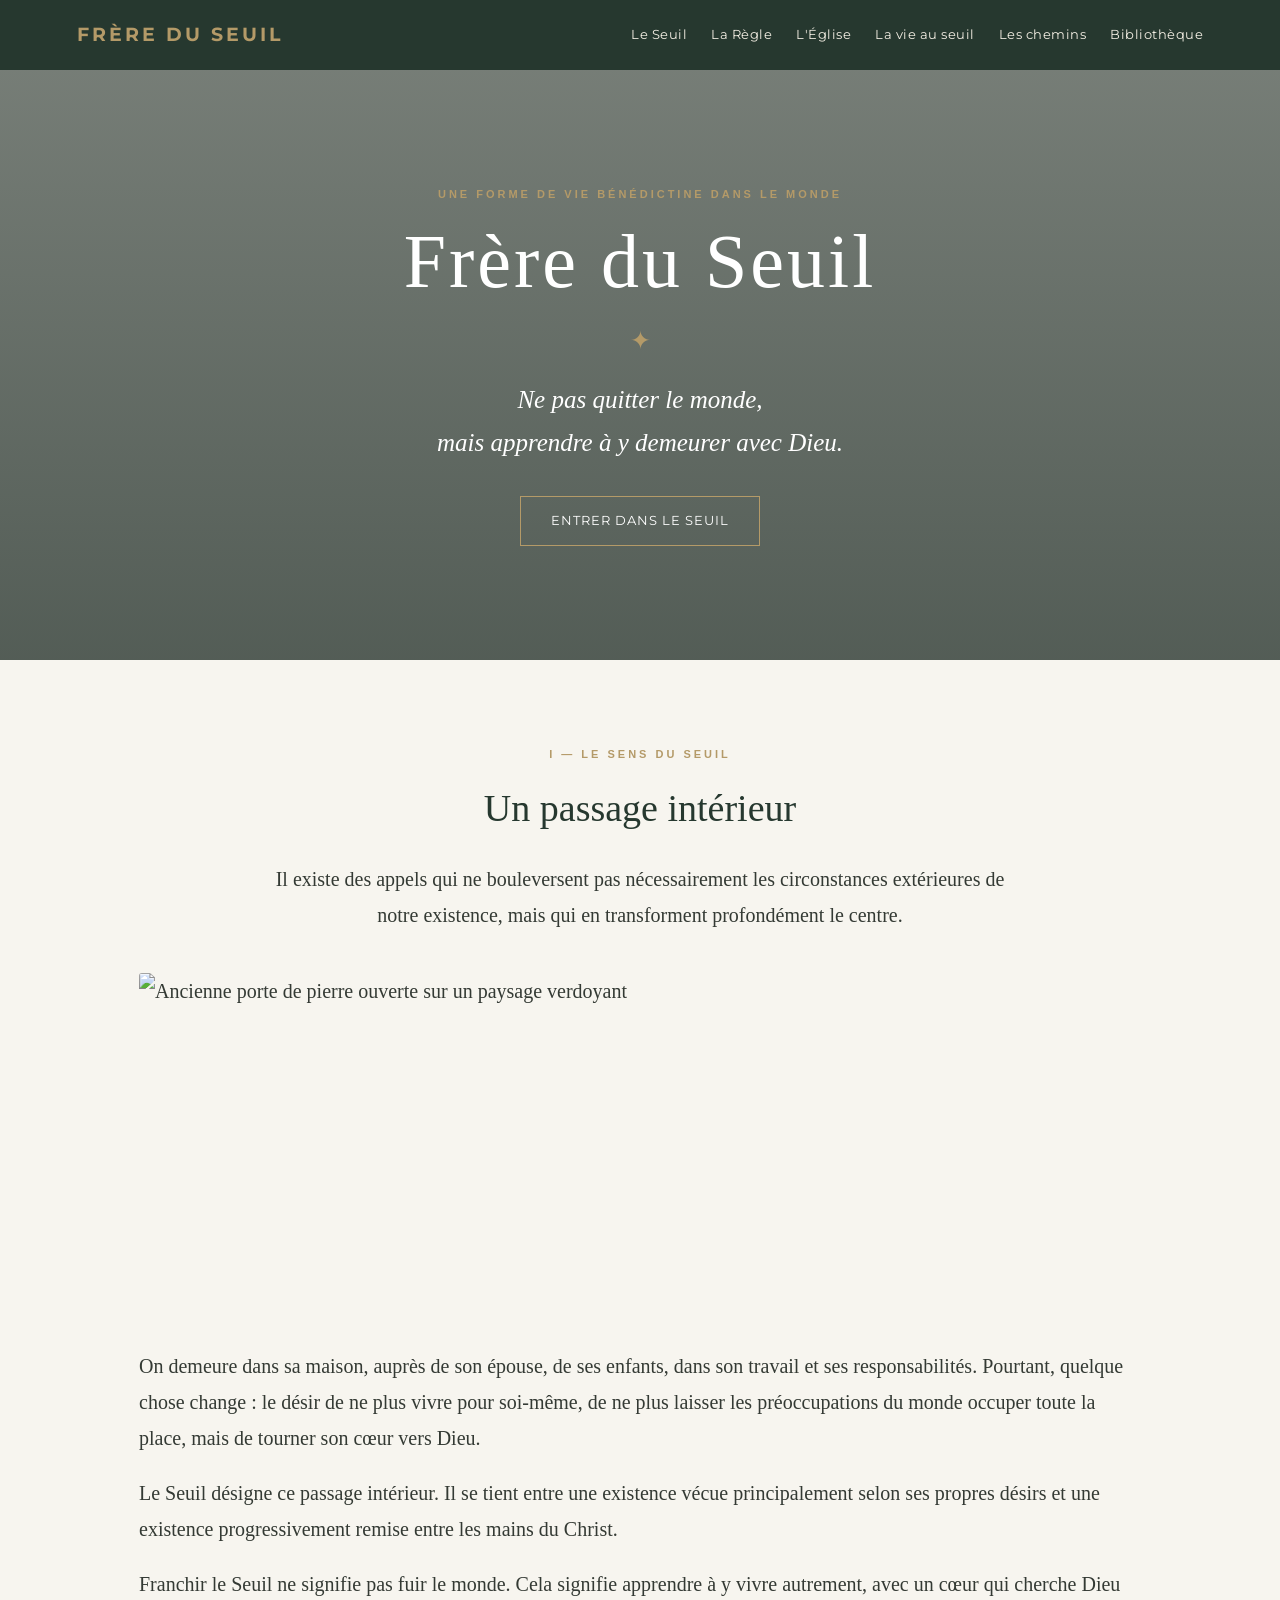
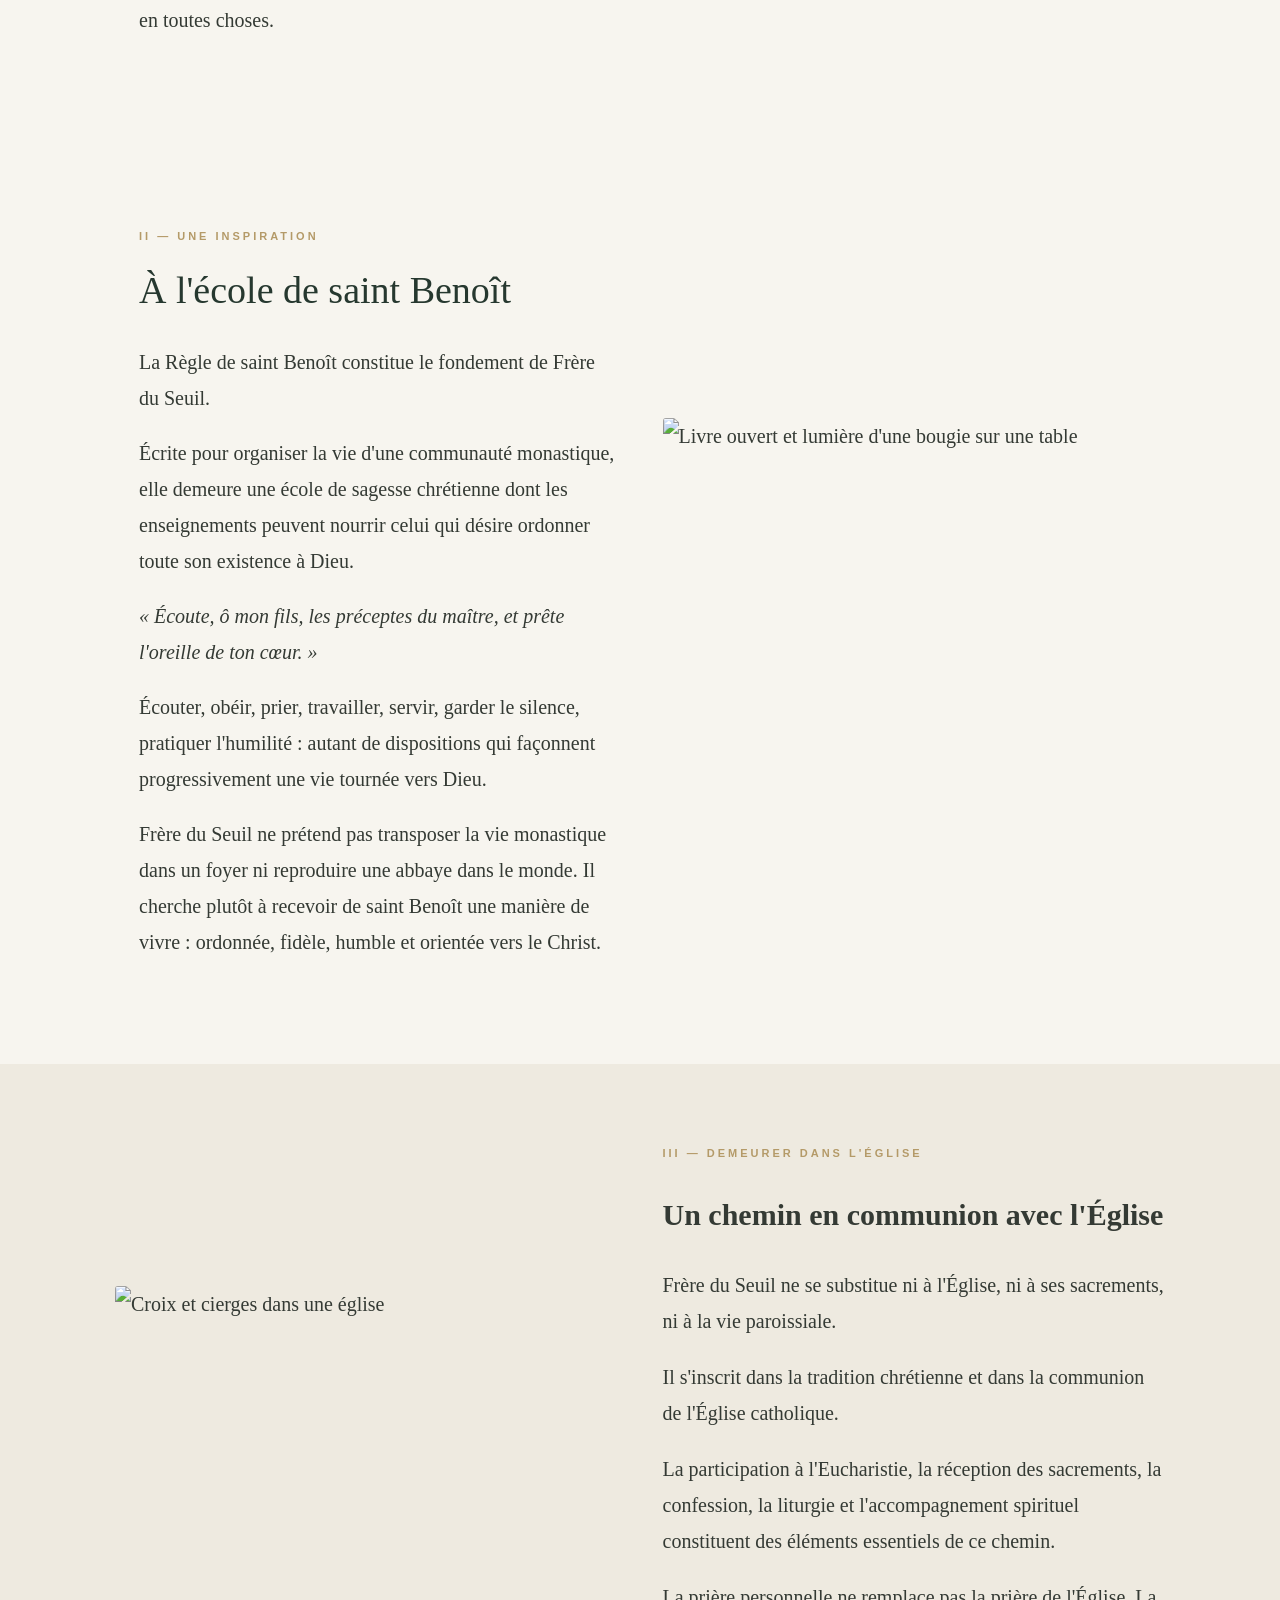
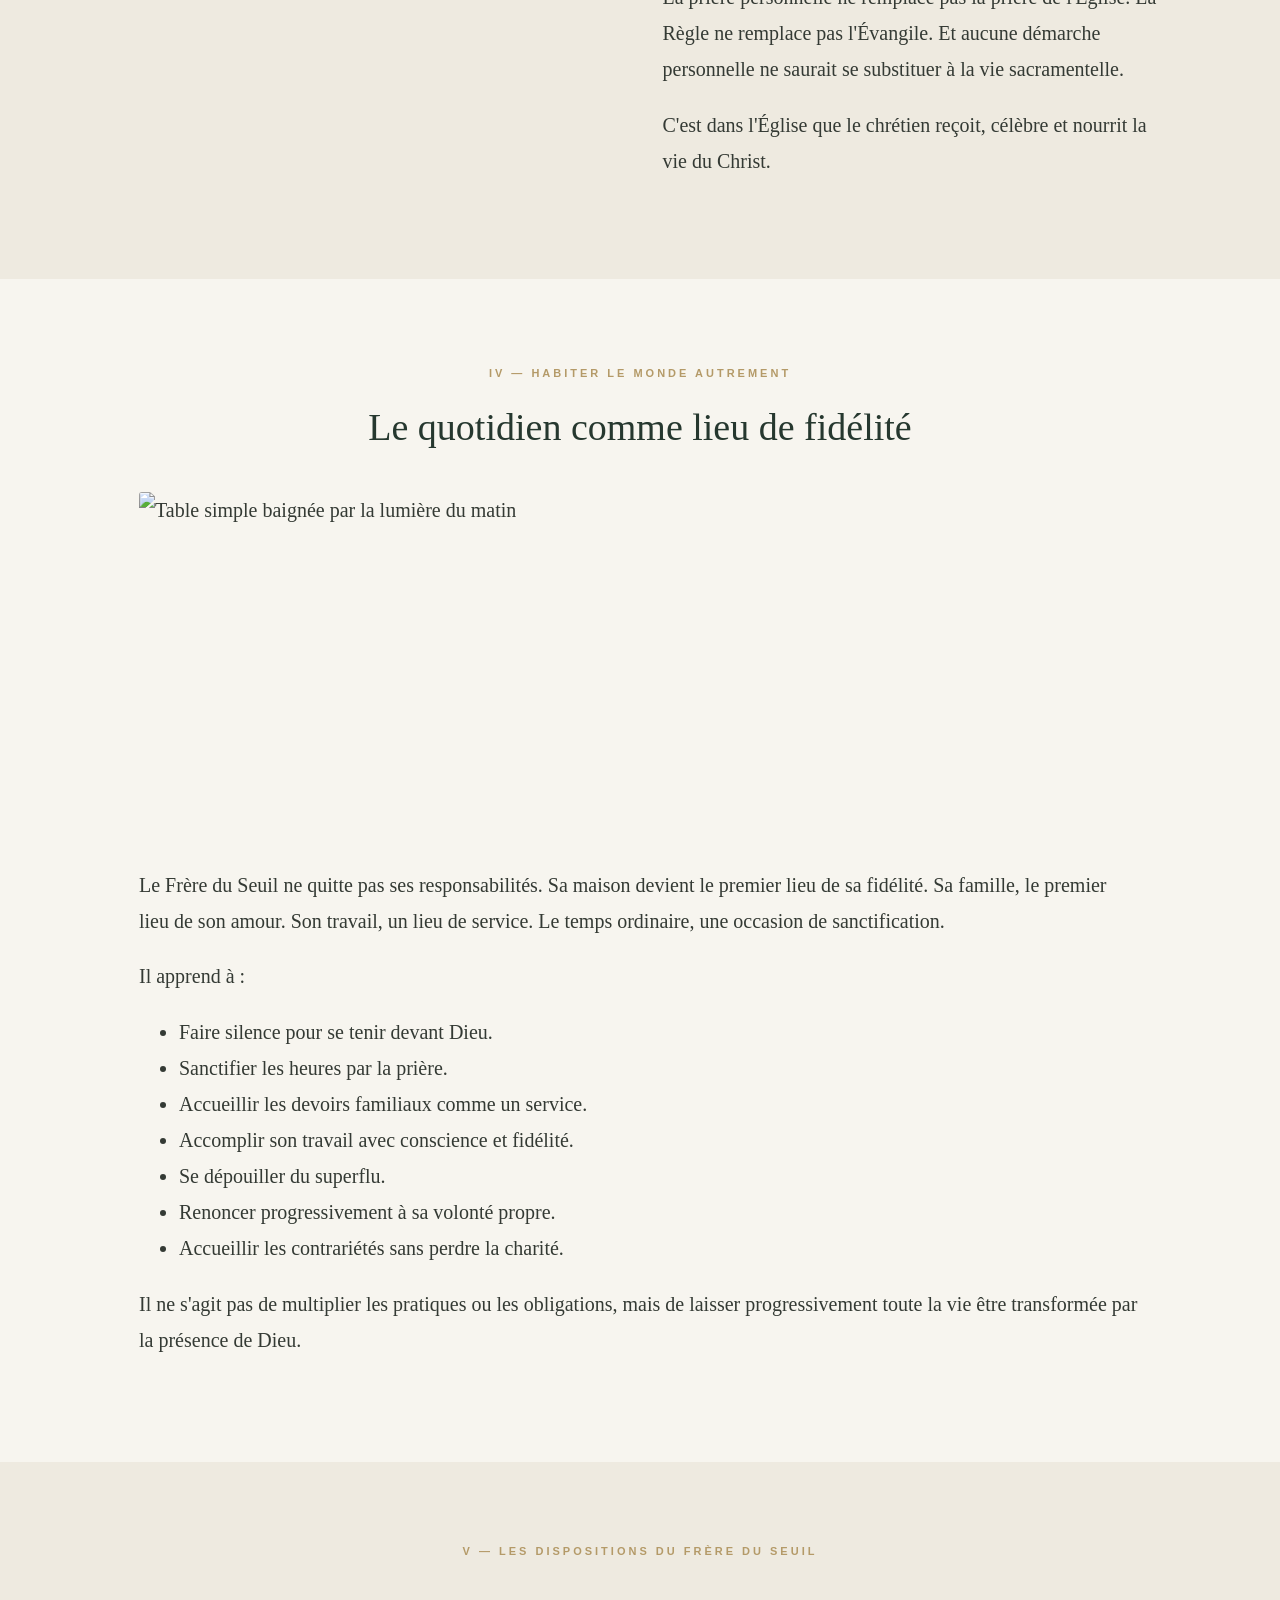
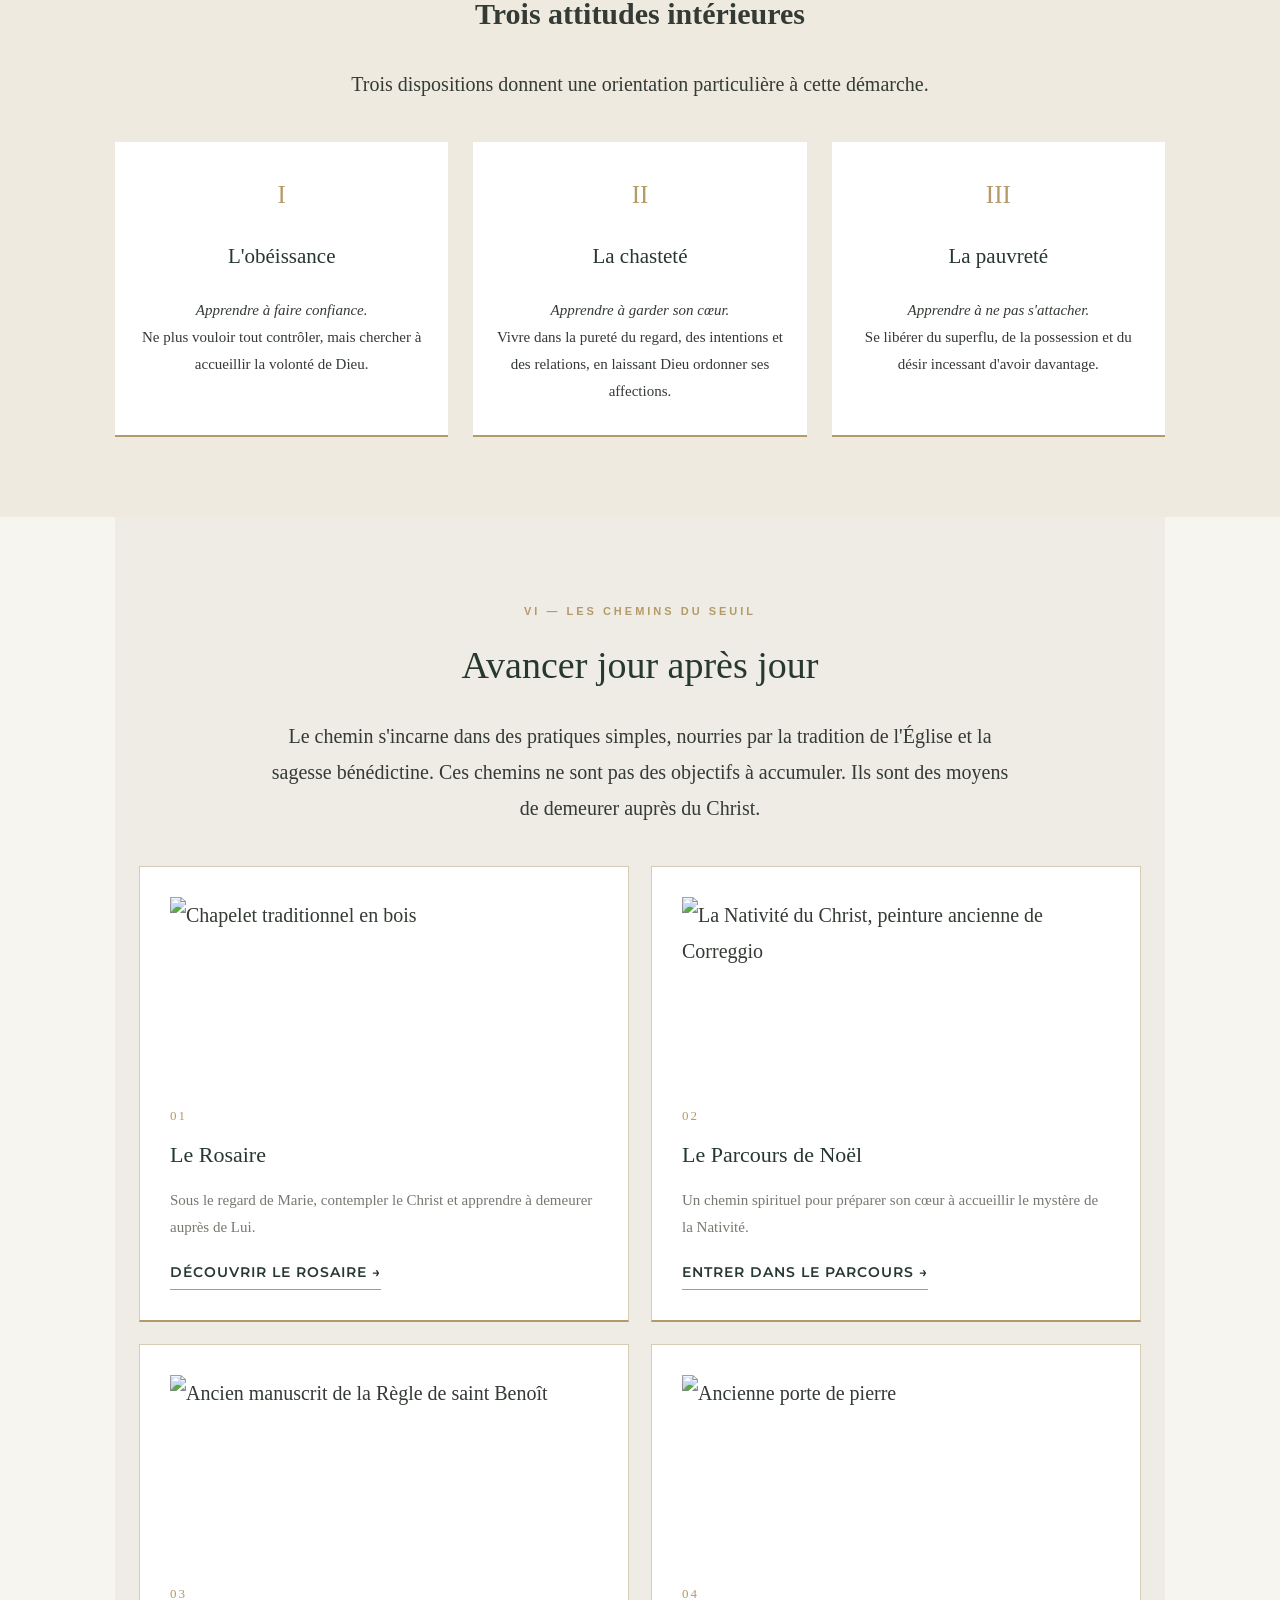
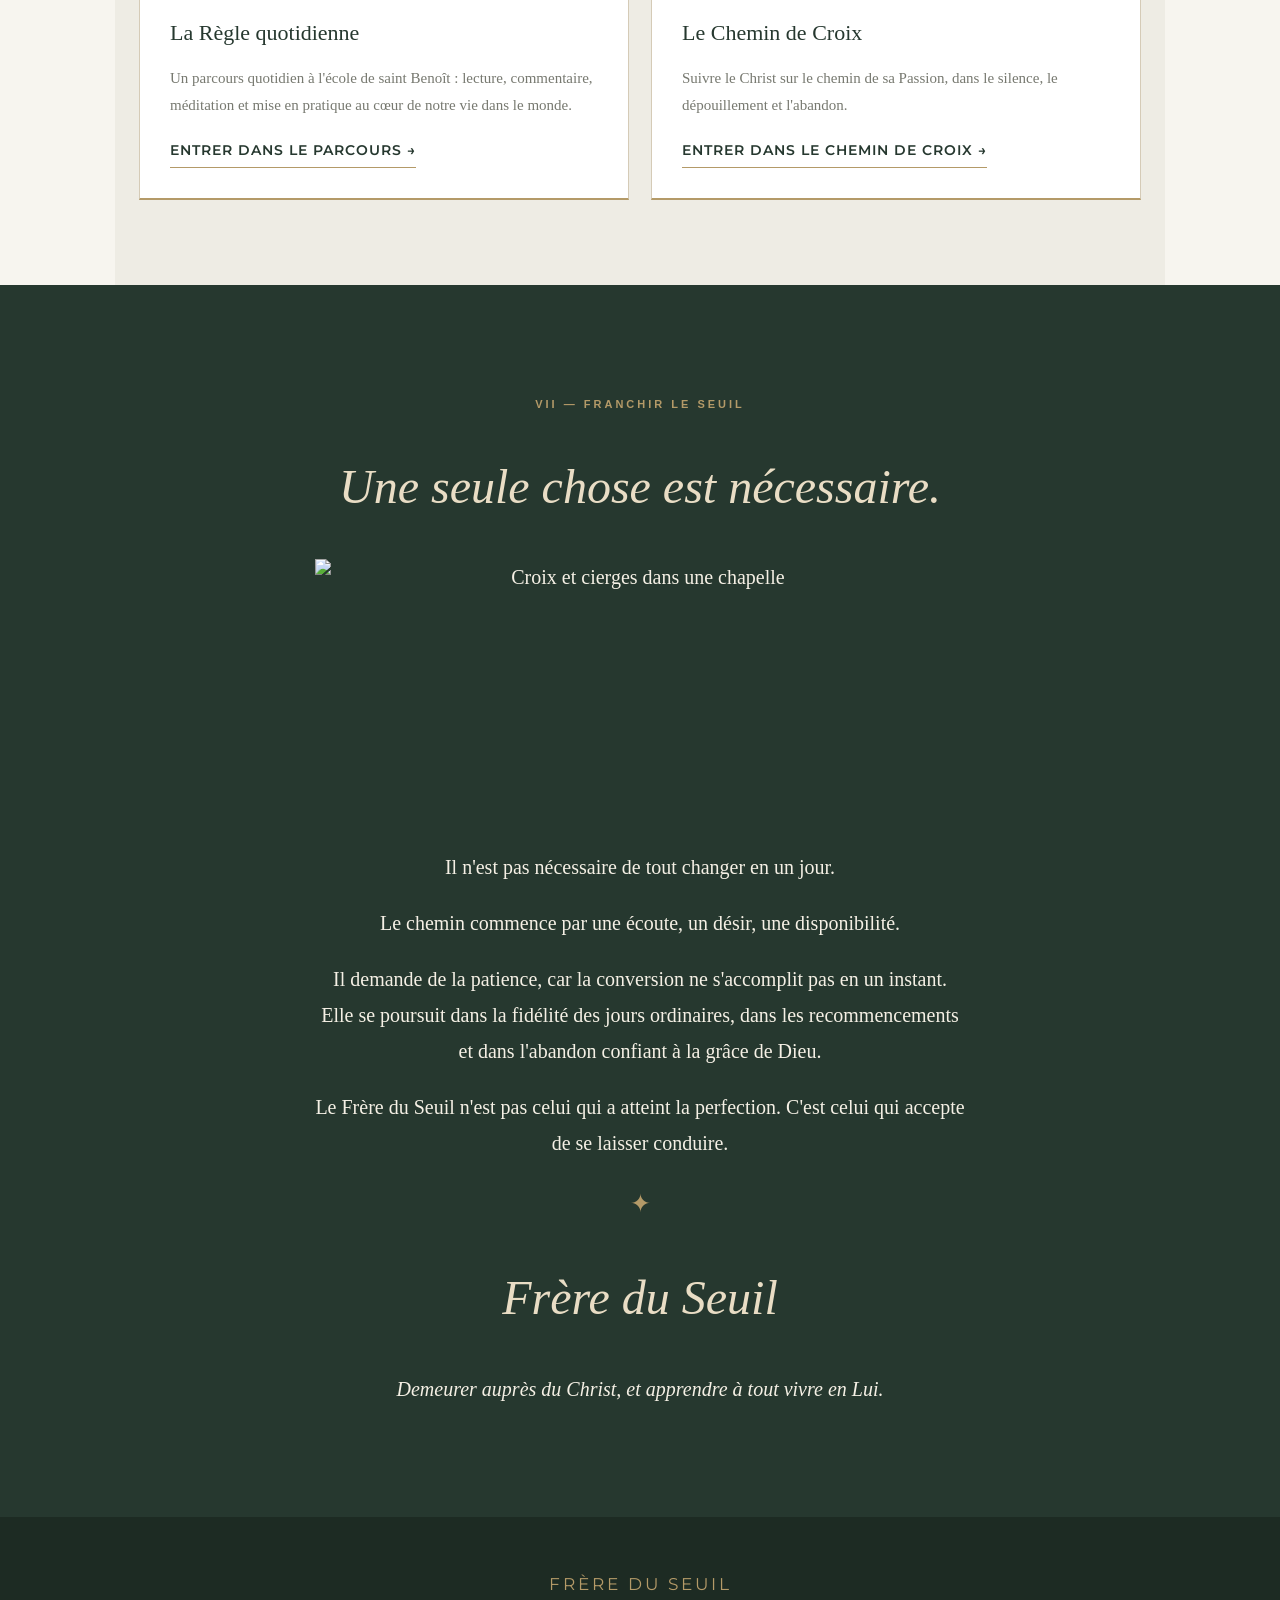
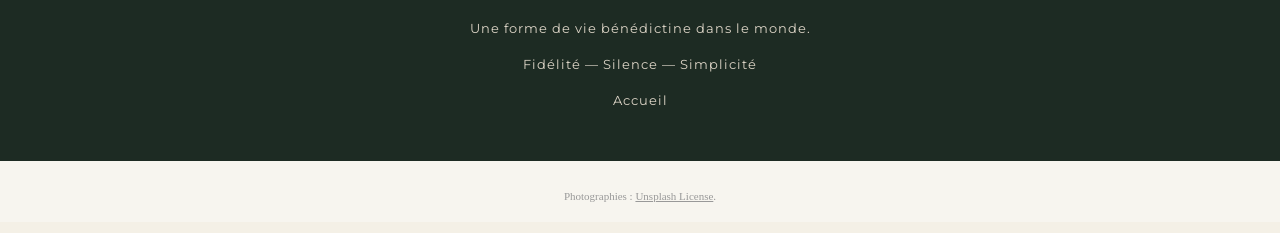
==== commit 23f09094: "Update index.html" ====
--- a/index.html
+++ b/index.html
@@ -399,6 +399,7 @@
     <a href="#eglise">L'Église</a>
     <a href="#vie">La vie au seuil</a>
     <a href="#chemins">Les chemins</a>
+    <a href="bibliotheque.html">Bibliothèque</a>
   </nav>
 </header>
 
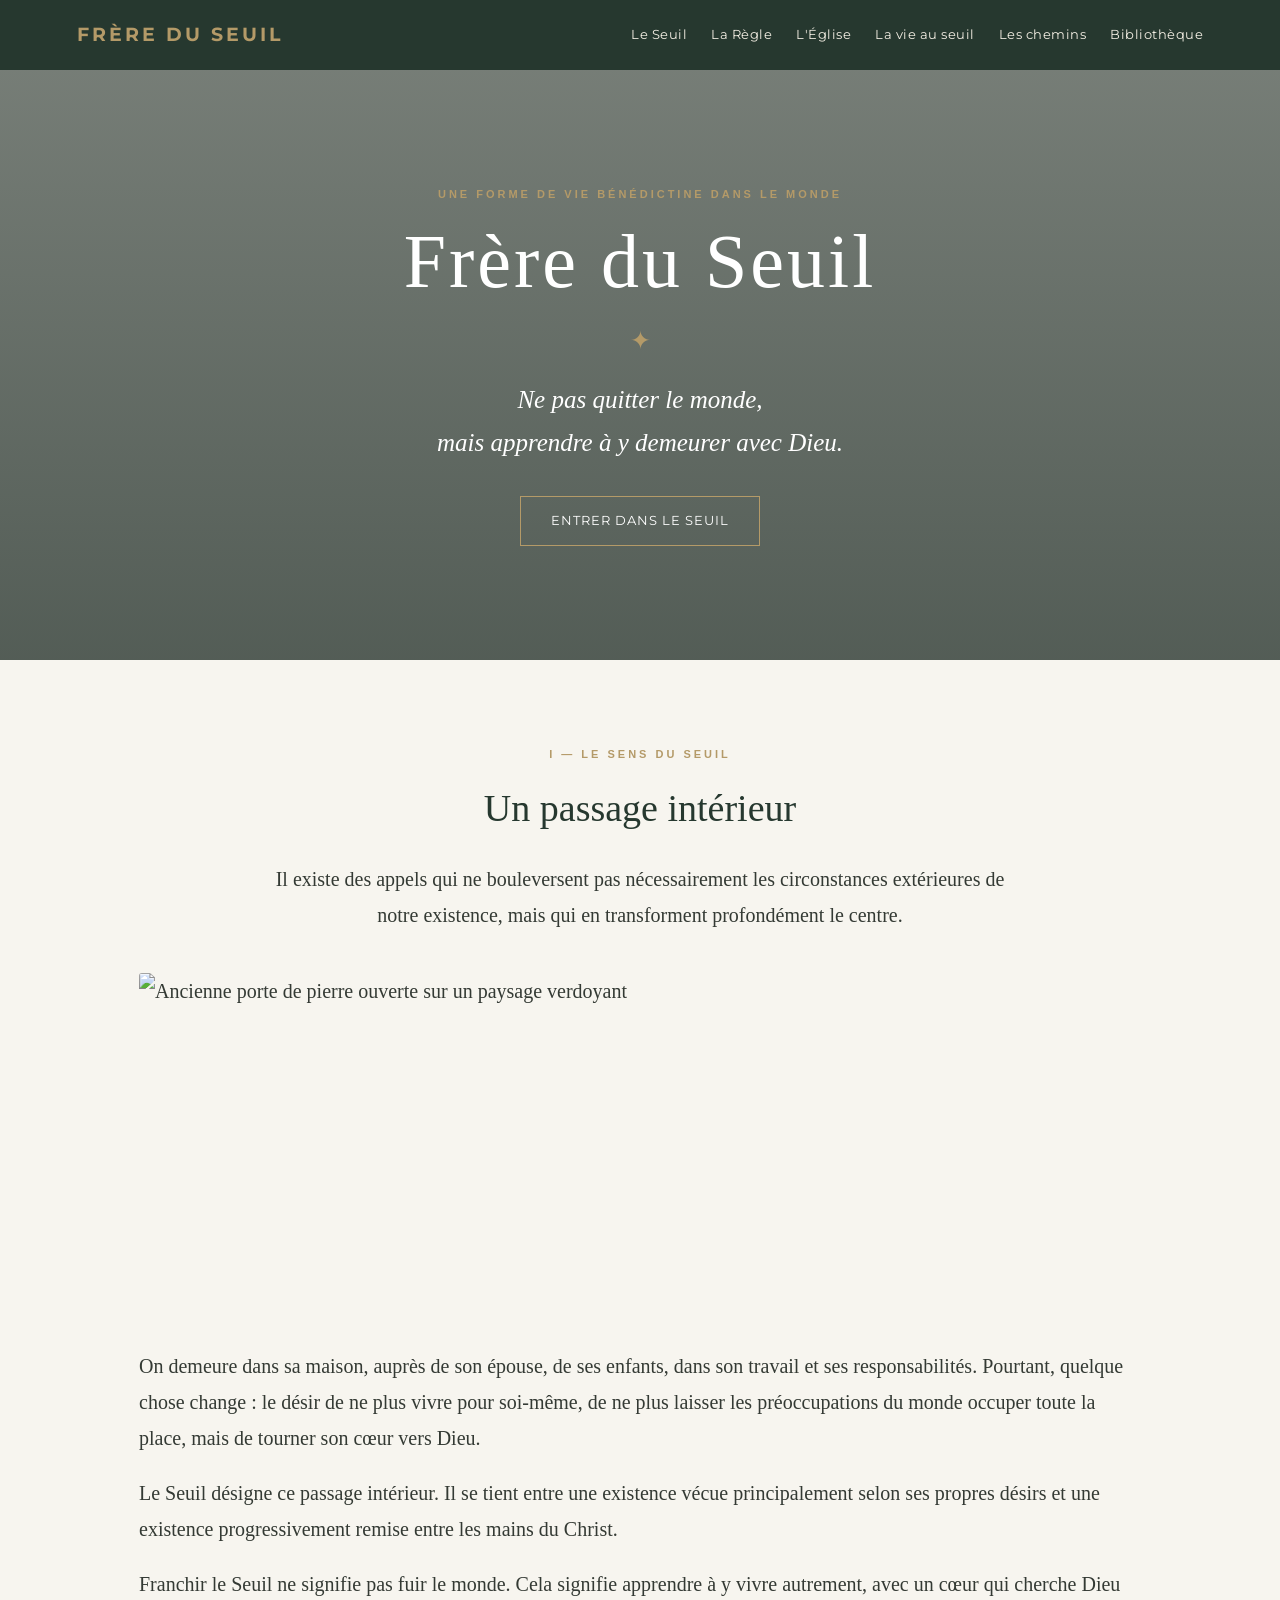
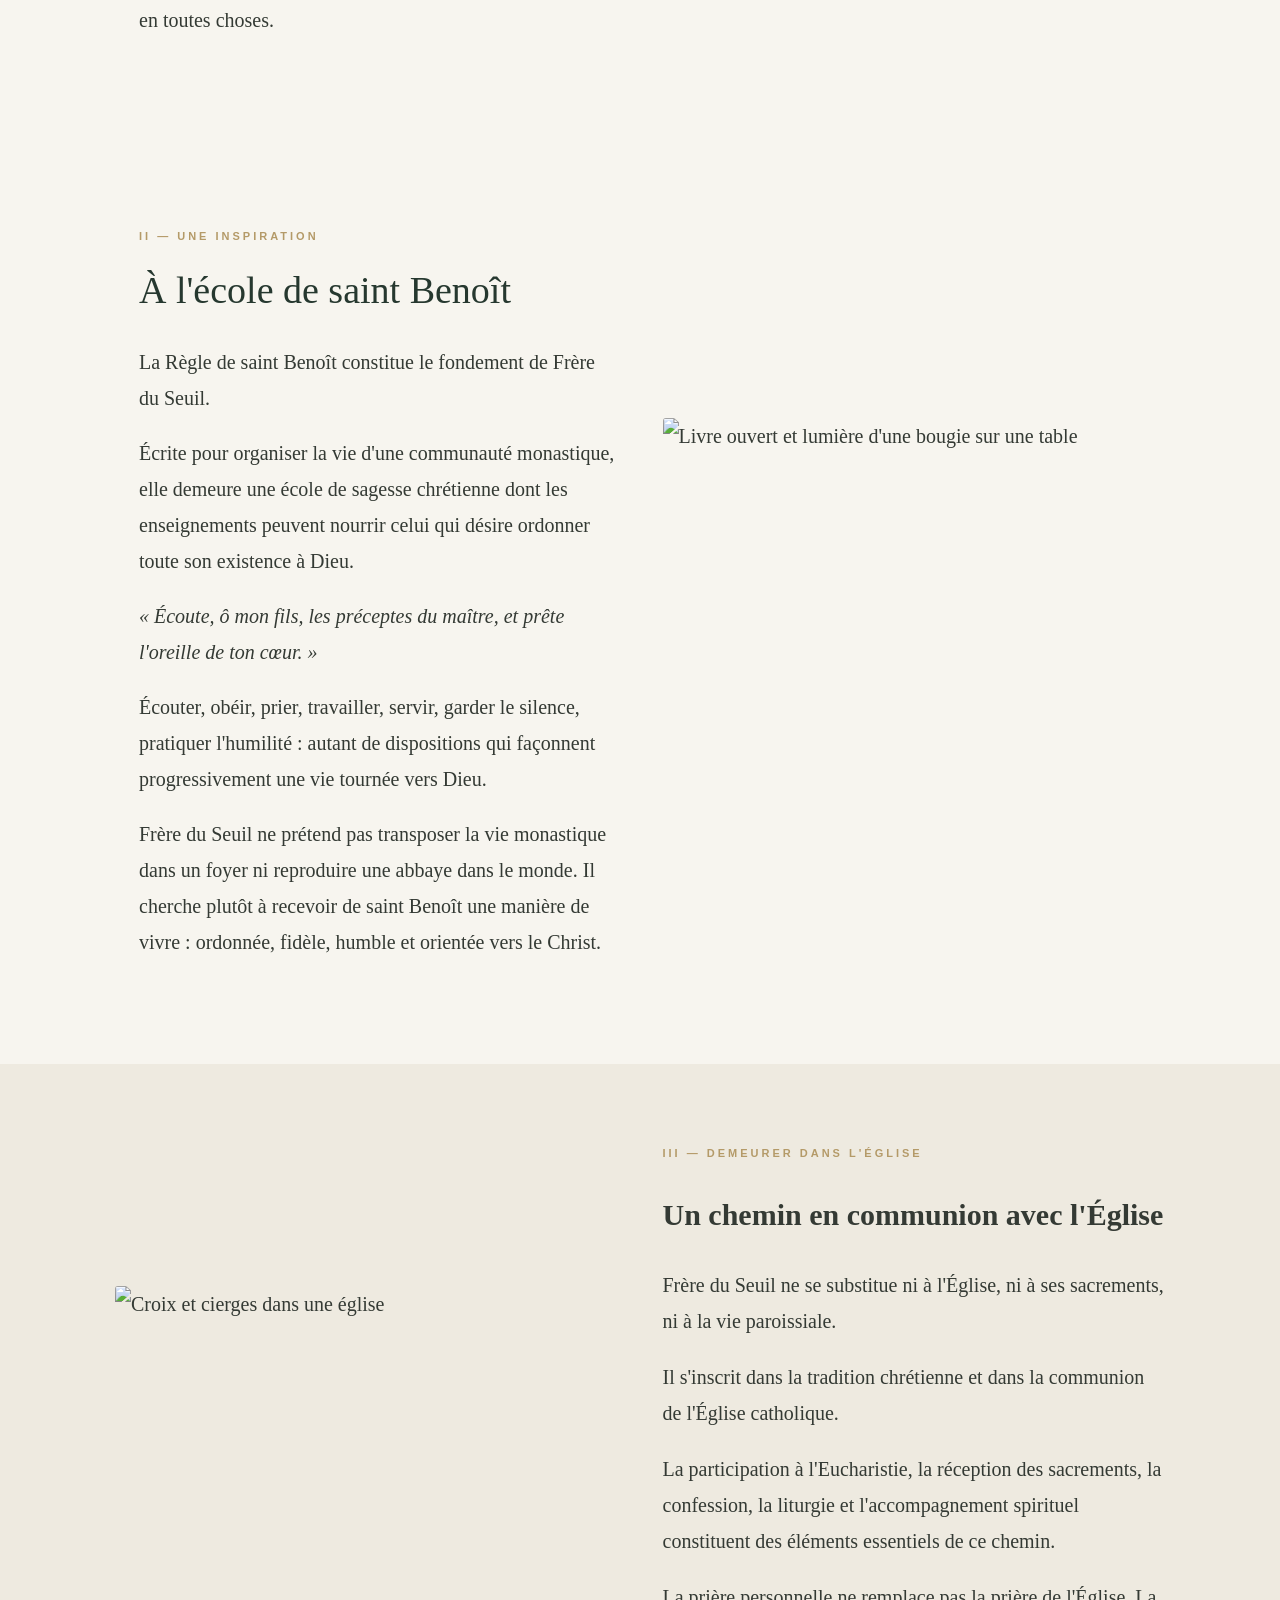
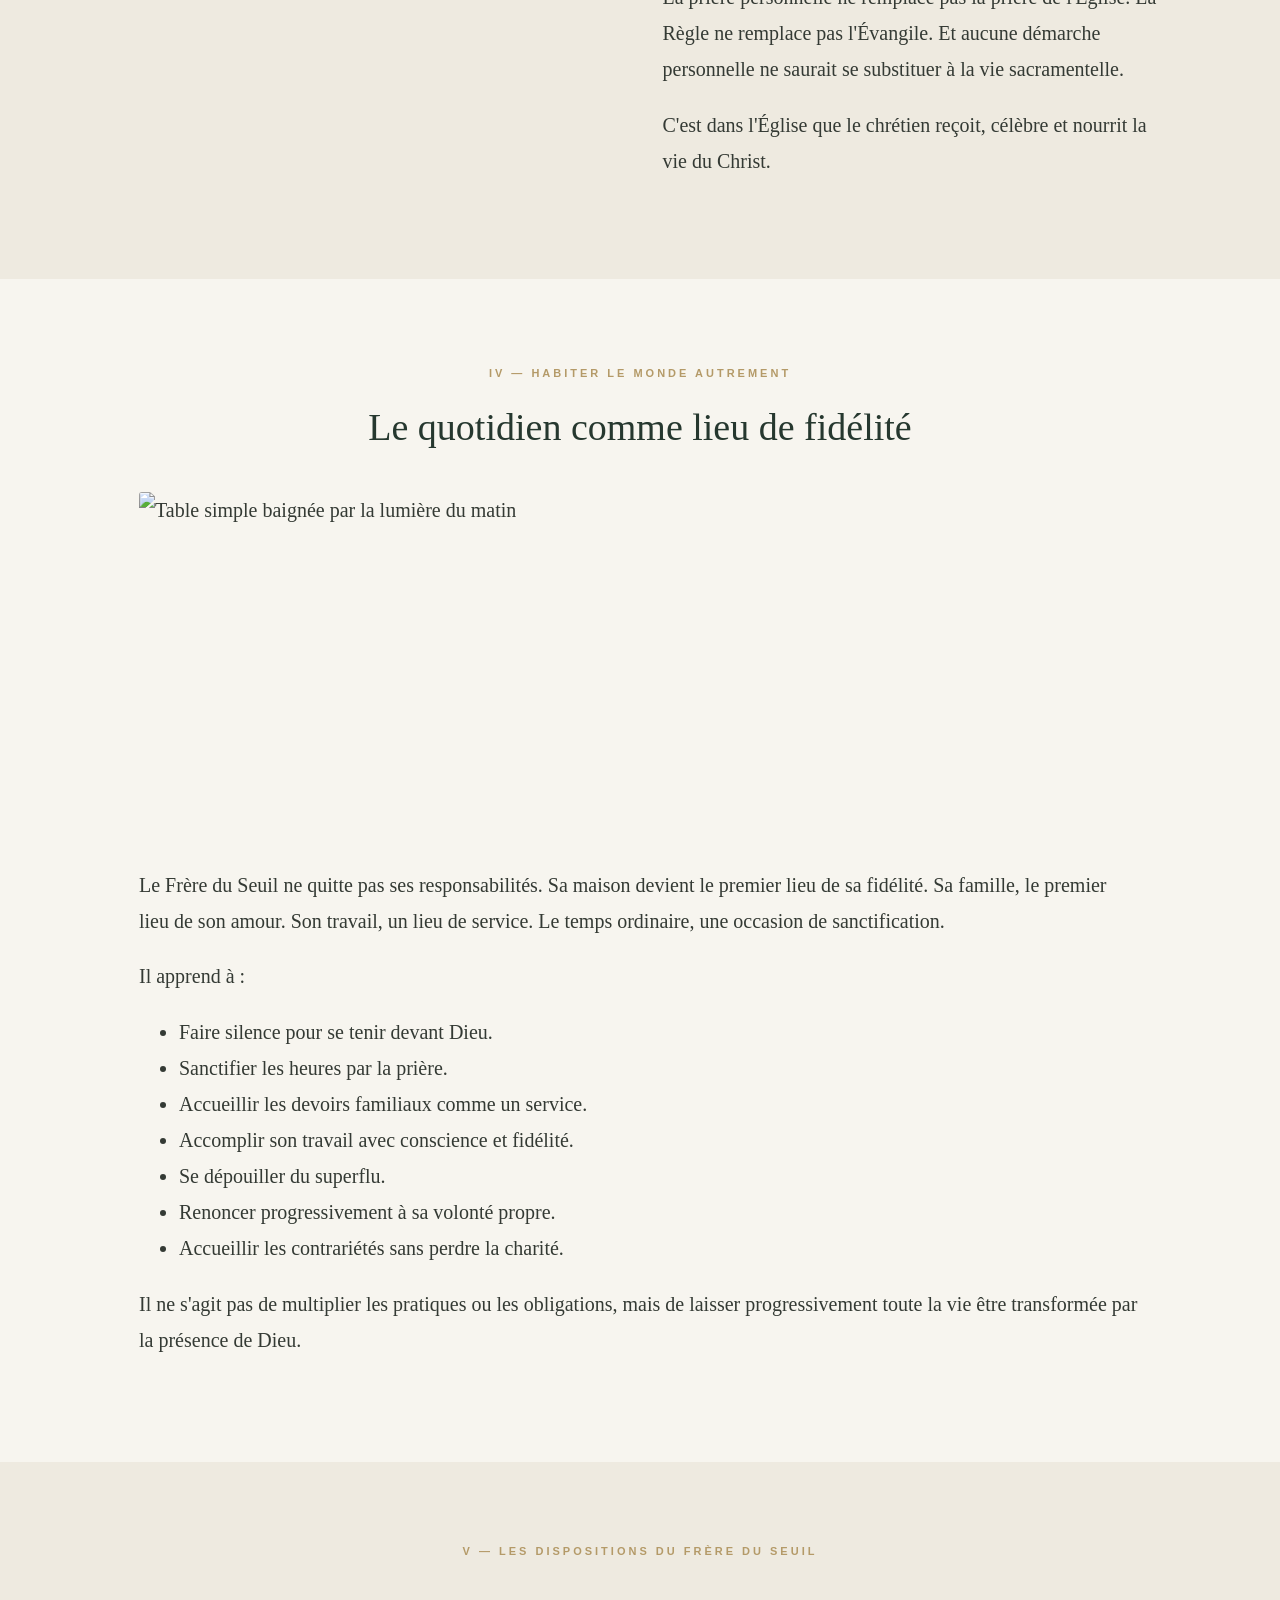
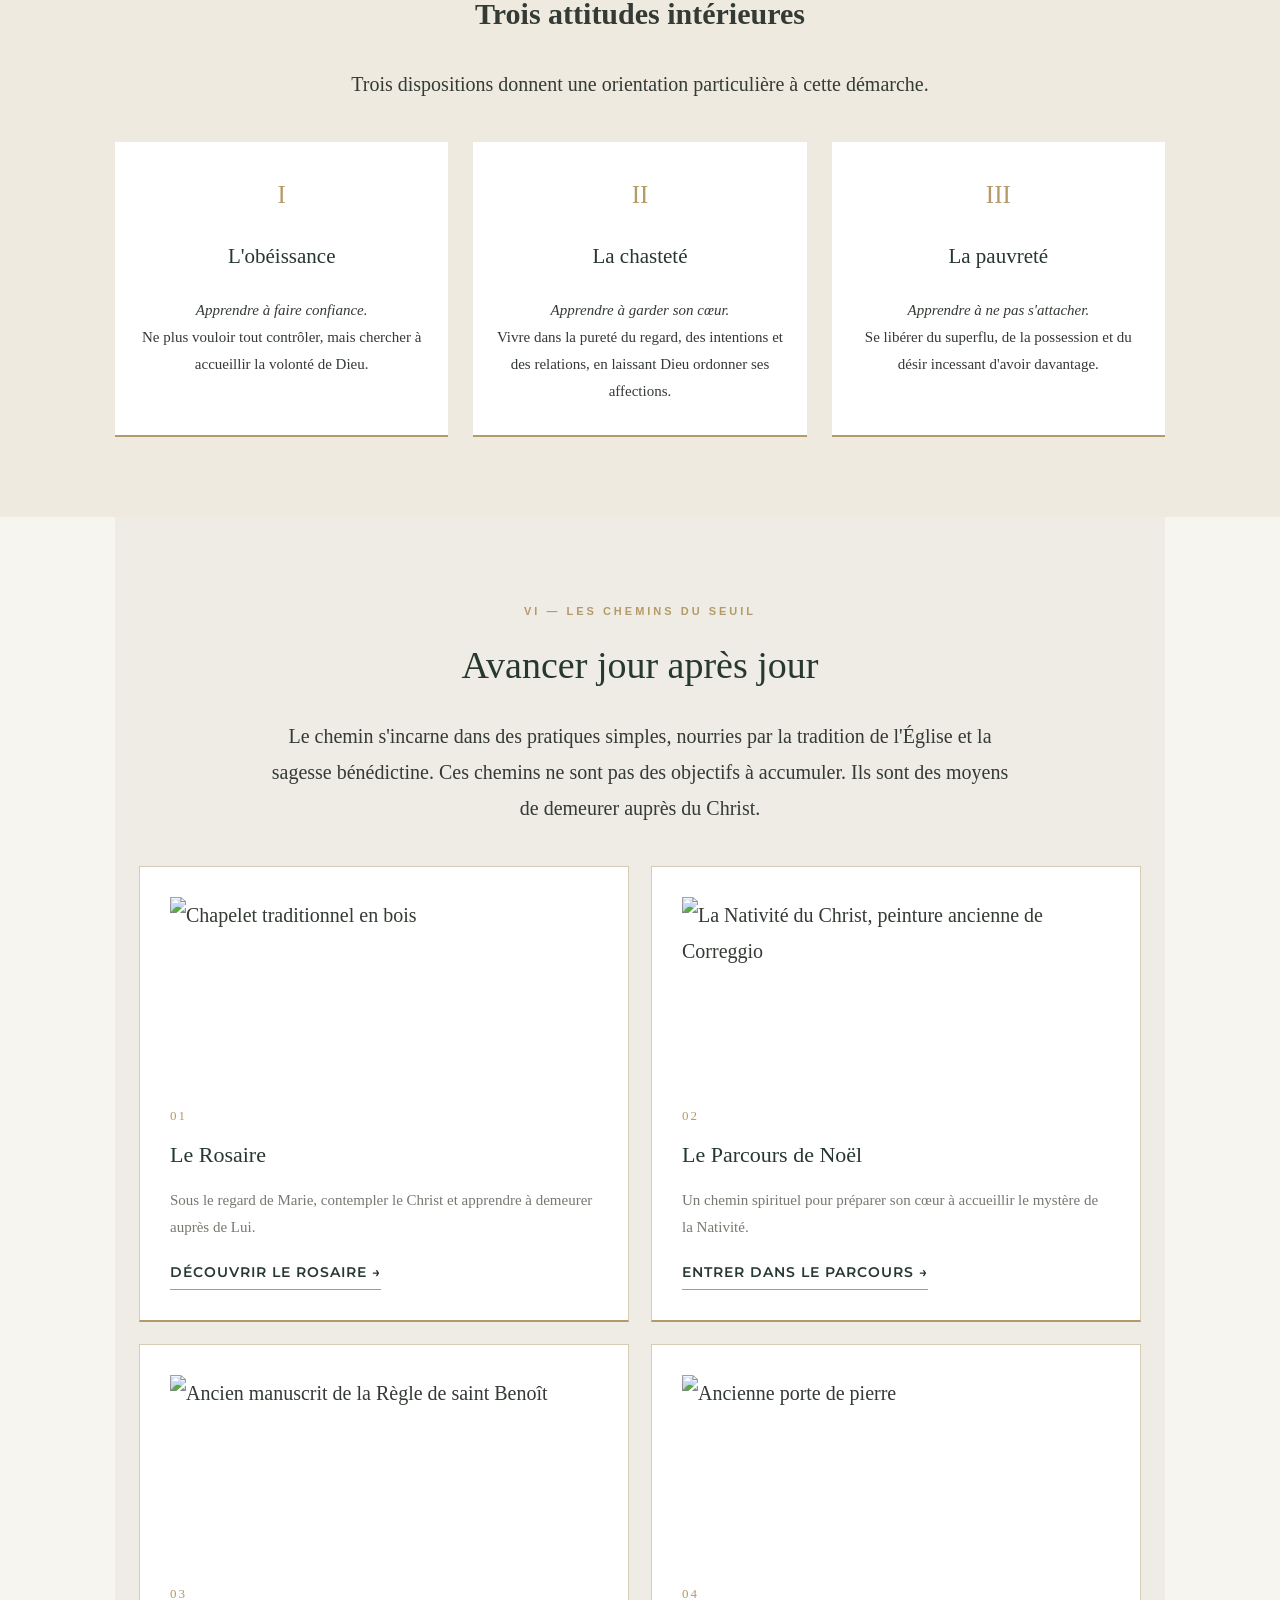
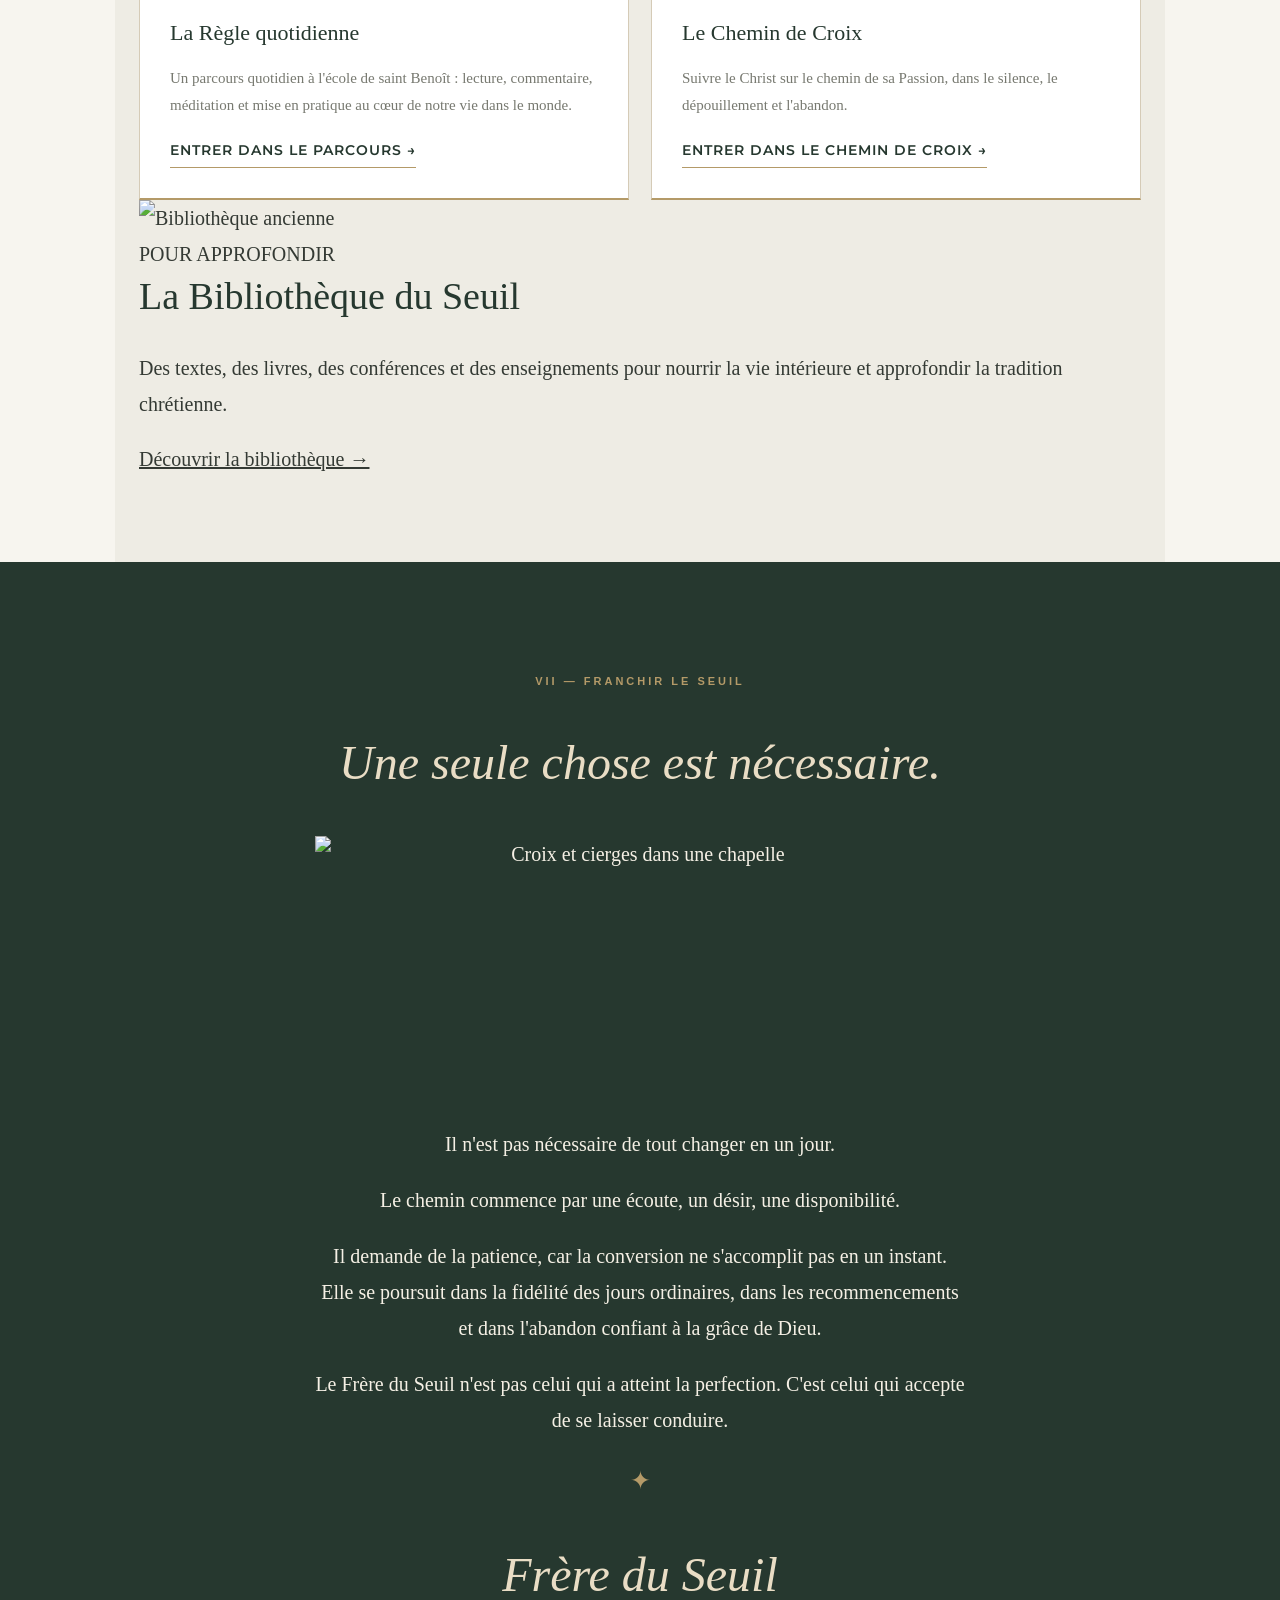
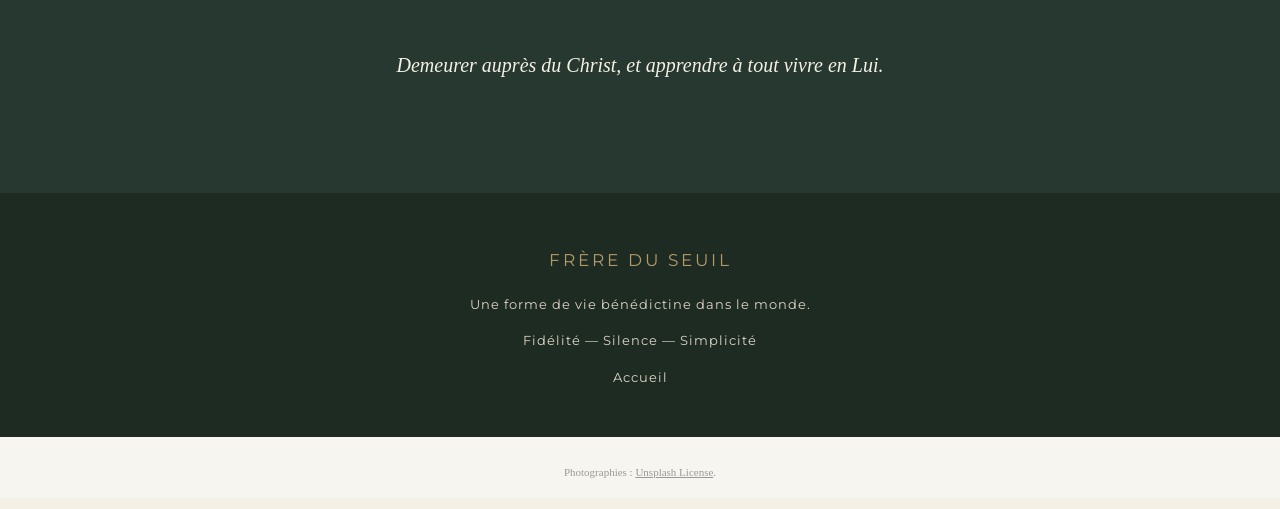
==== commit fde35880: "Update index.html" ====
--- a/index.html
+++ b/index.html
@@ -717,6 +717,30 @@
     </article>
 
   </div>
+
+<div class="bibliotheque-intro">
+  <div class="bibliotheque-image">
+    <img
+      src="https://images.unsplash.com/photo-1507842217343-583bb7270b66?auto=format&fit=crop&w=1000&q=85"
+      alt="Bibliothèque ancienne"
+      loading="lazy">
+  </div>
+
+  <div class="bibliotheque-texte">
+    <span>POUR APPROFONDIR</span>
+    <h2>La Bibliothèque du Seuil</h2>
+    <p>
+      Des textes, des livres, des conférences et des
+      enseignements pour nourrir la vie intérieure et
+      approfondir la tradition chrétienne.
+    </p>
+    <a href="bibliotheque.html">
+      Découvrir la bibliothèque →
+    </a>
+  </div>
+</div>
+
+  
 </section>
 
 <!-- FRANCHIR LE SEUIL -->
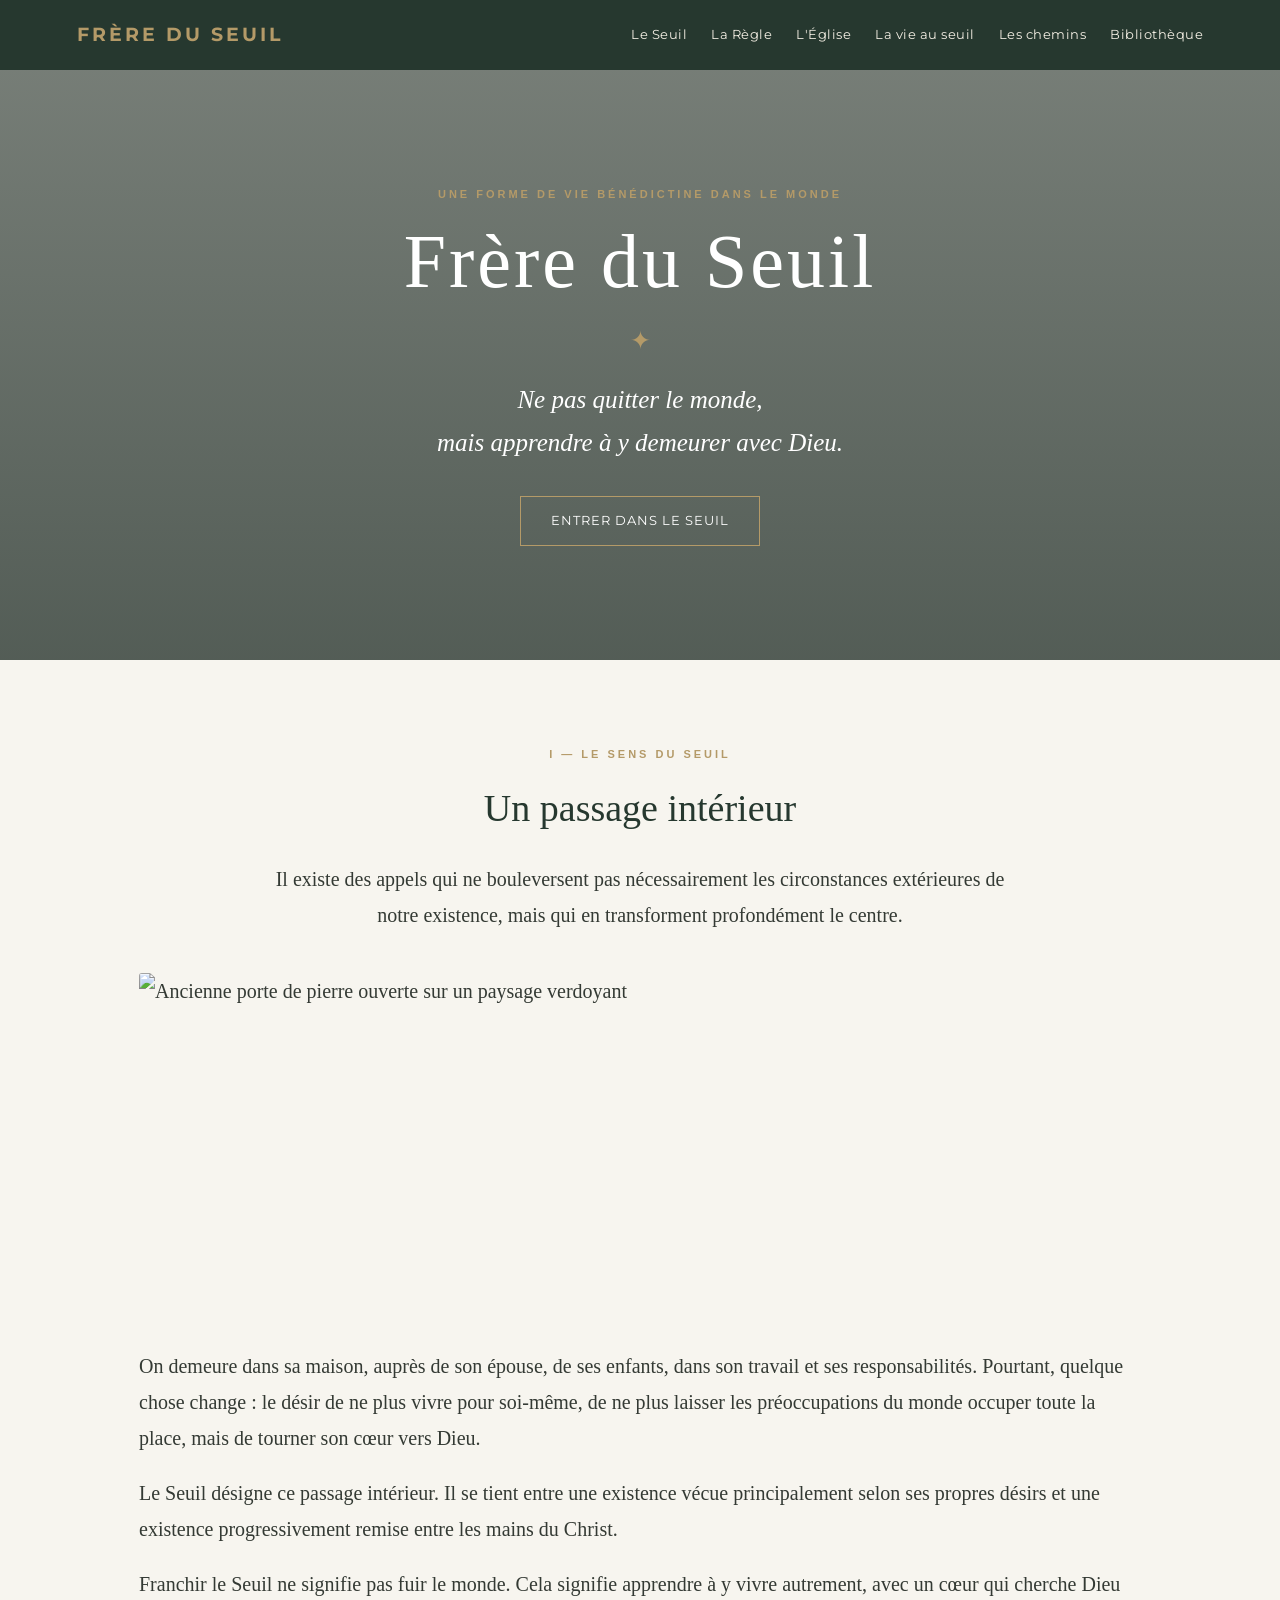
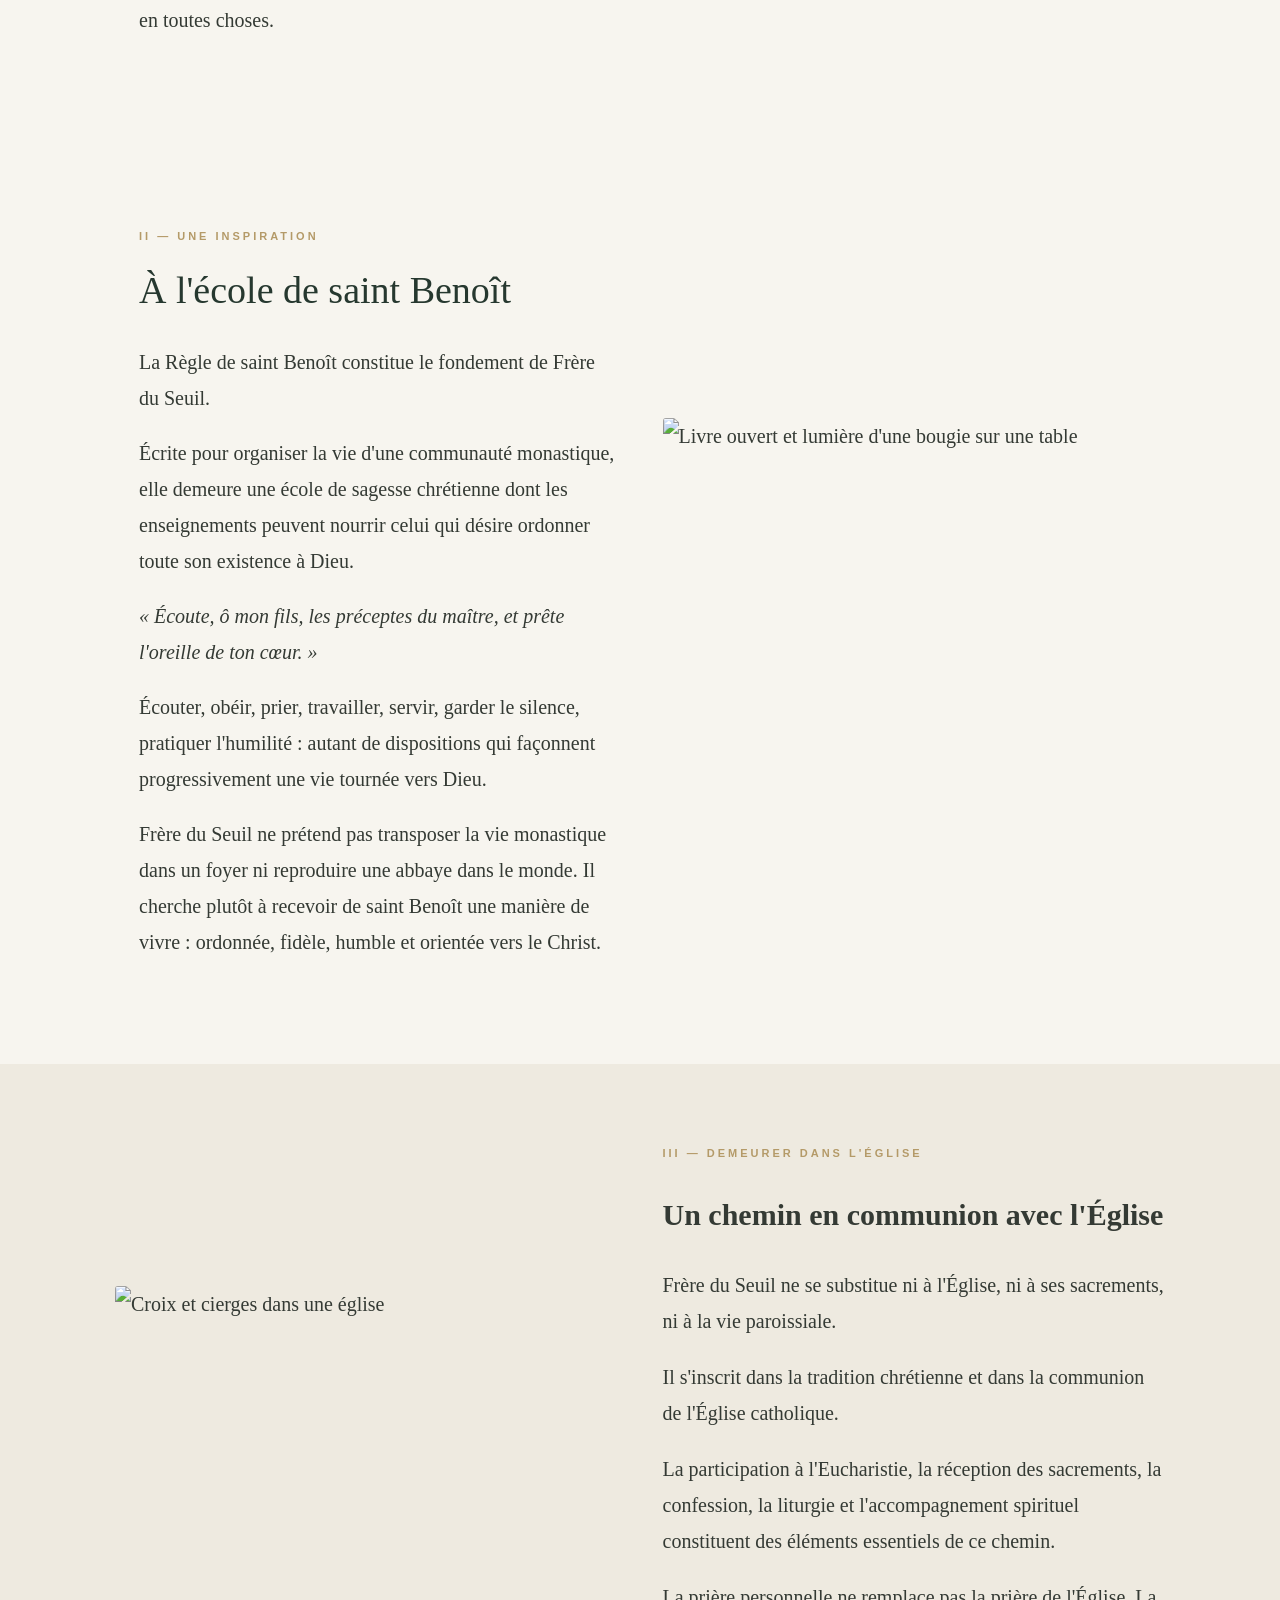
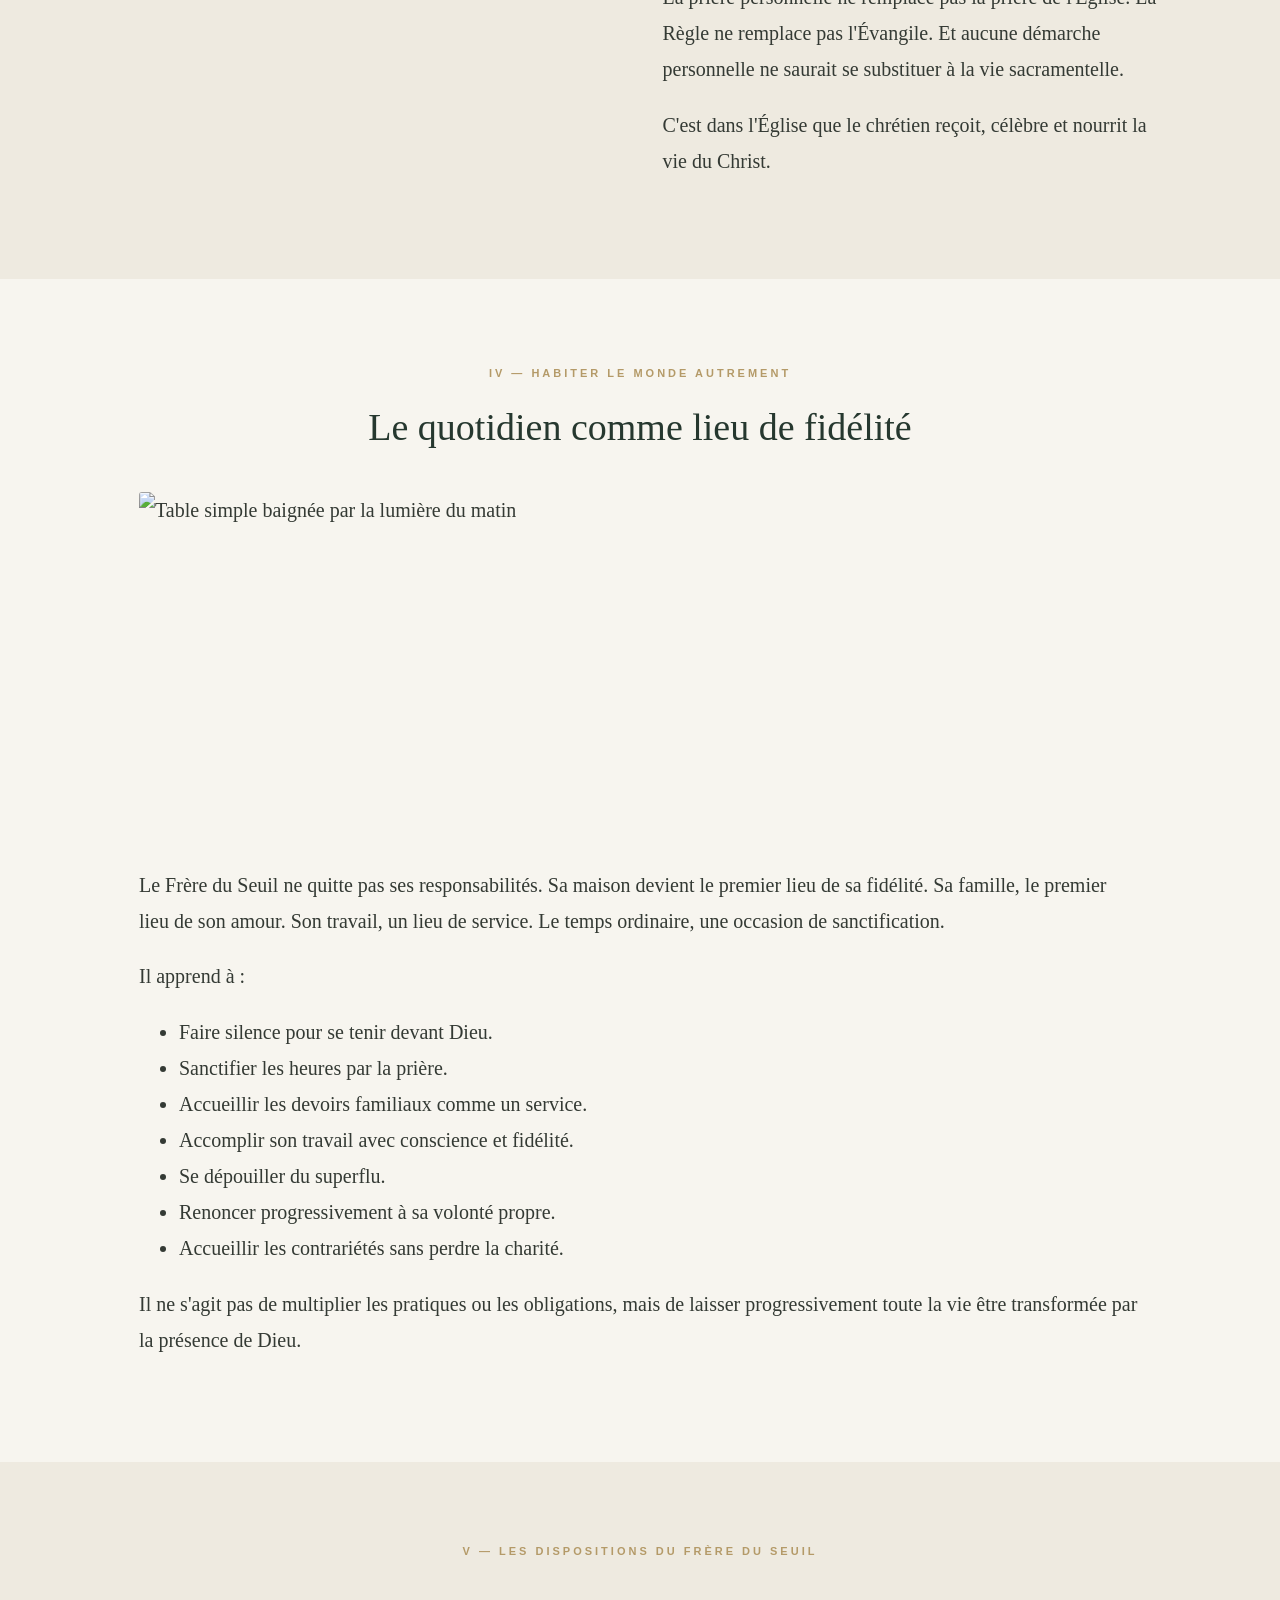
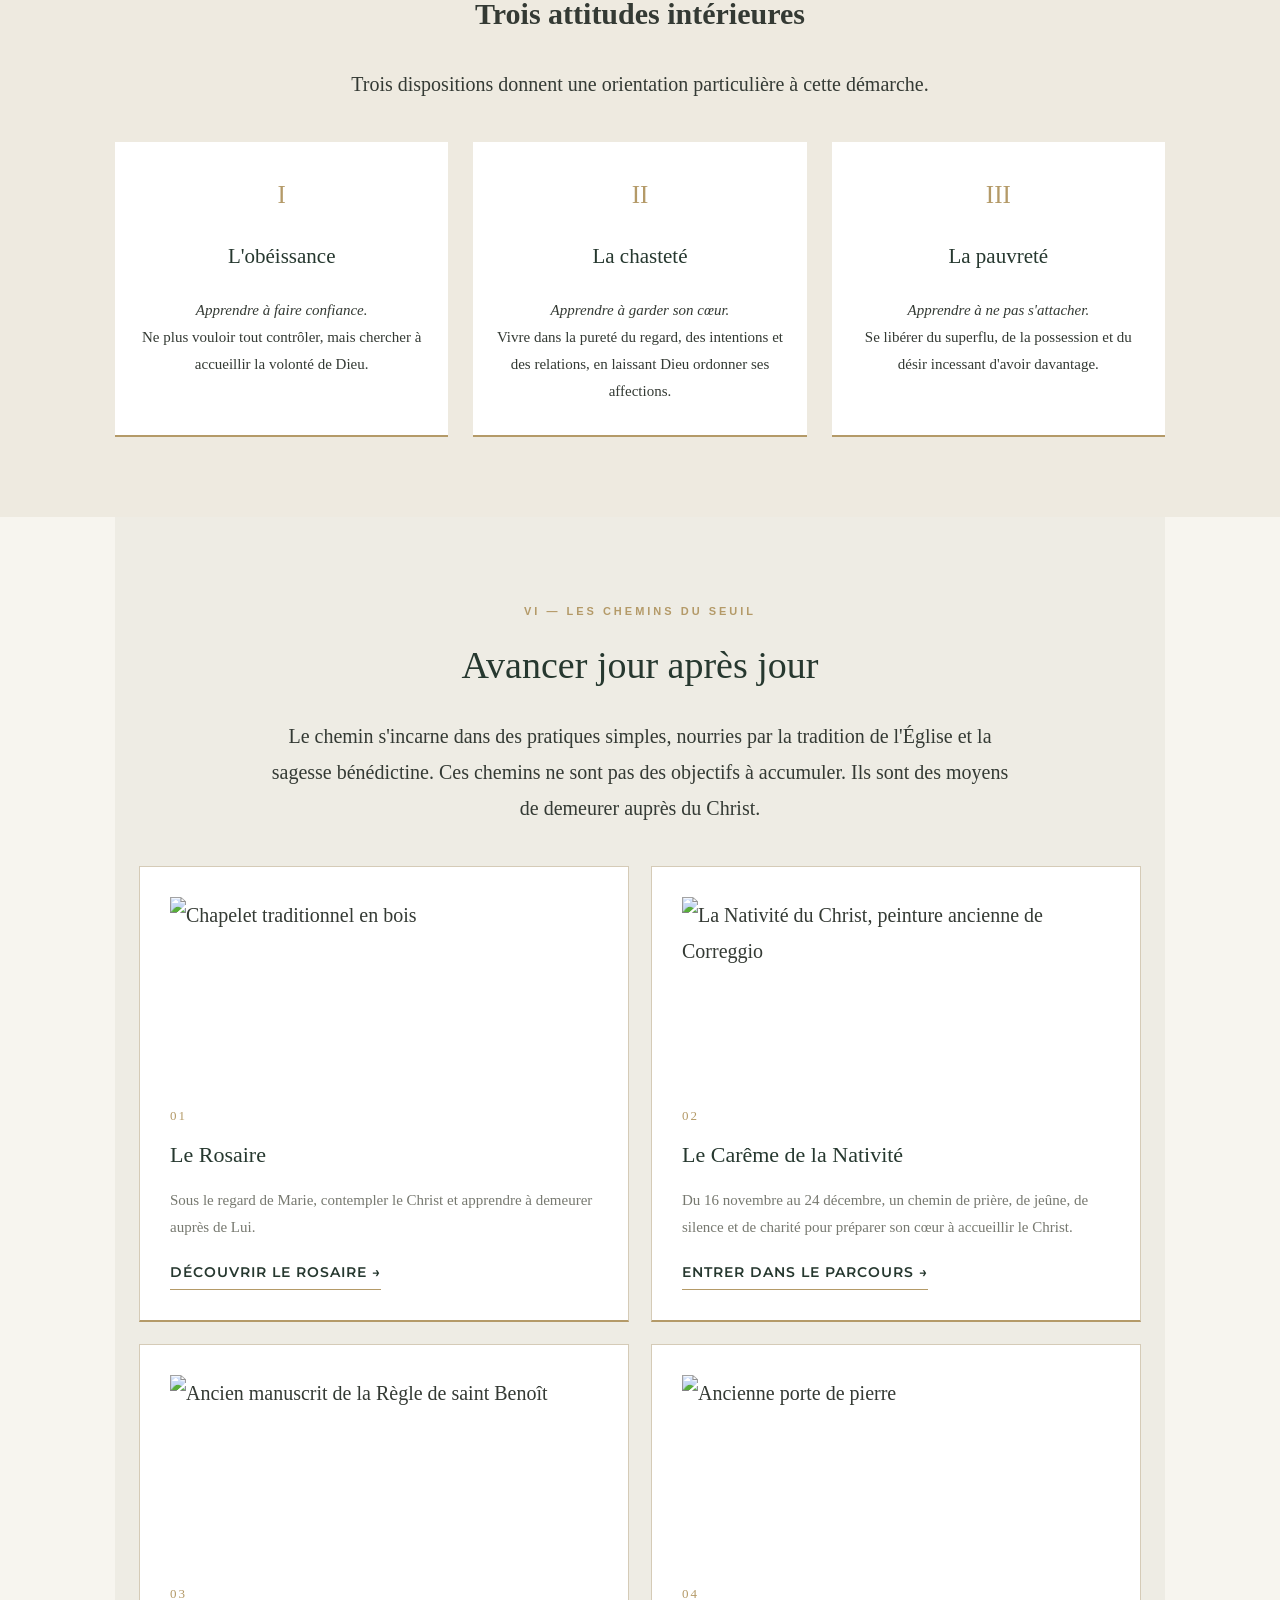
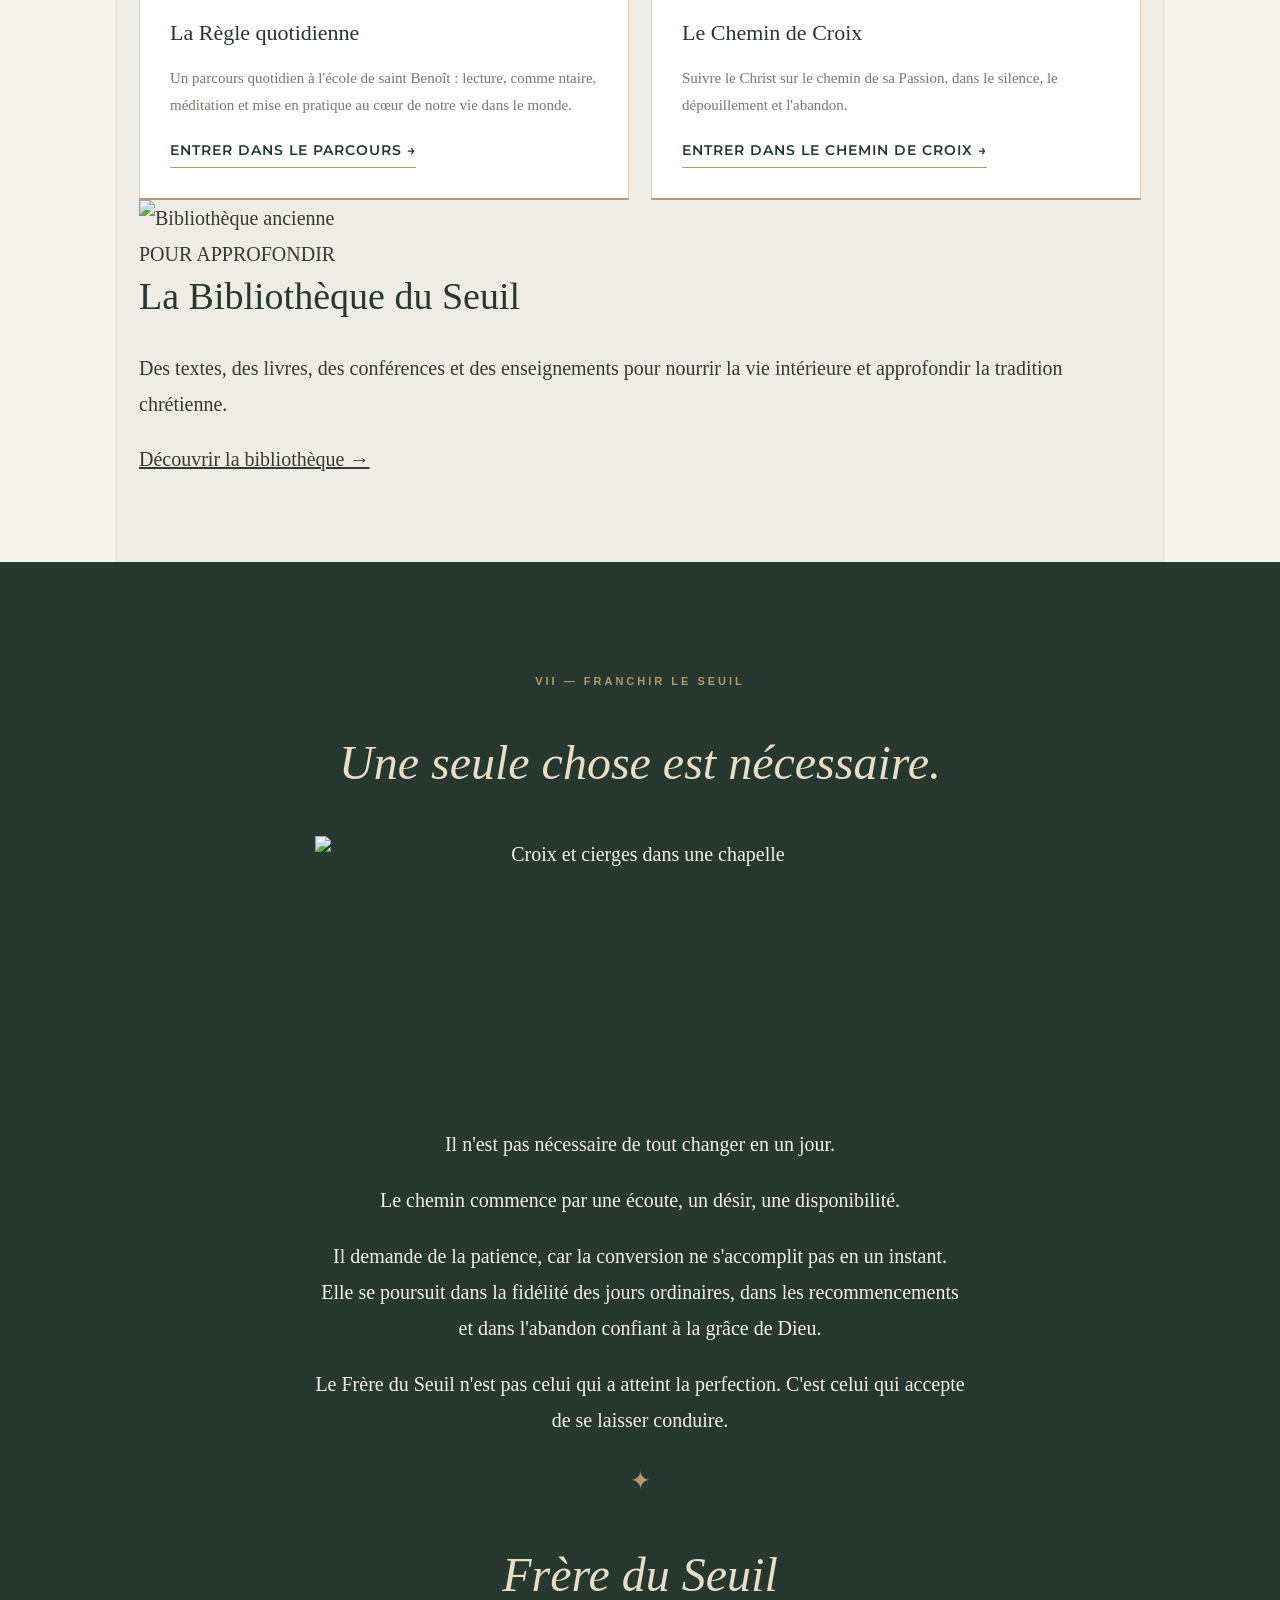
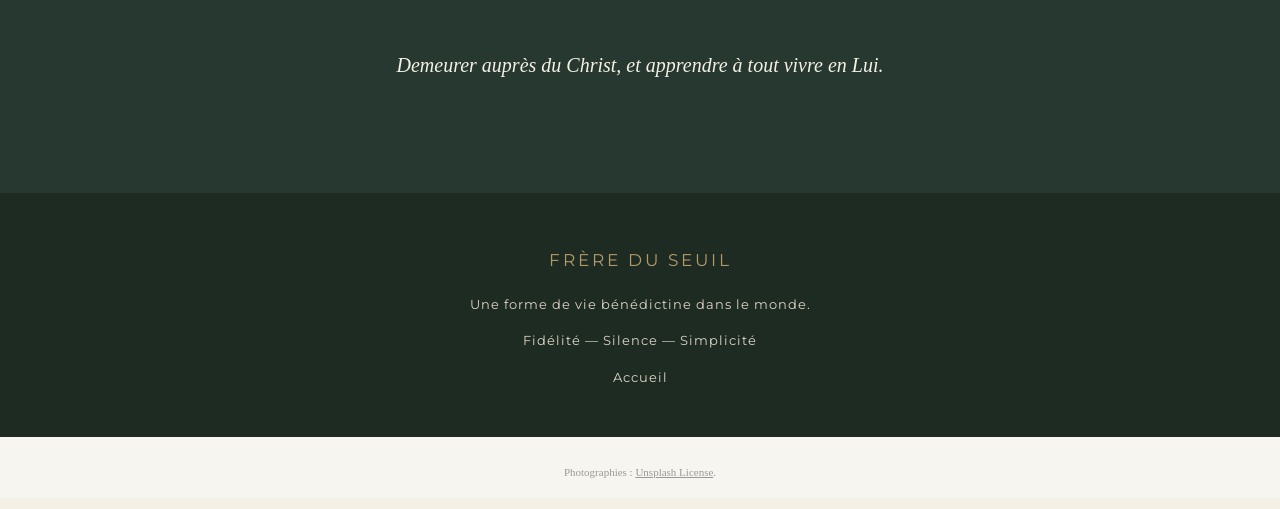
==== commit c0069e54: "Update index.html" ====
--- a/index.html
+++ b/index.html
@@ -673,15 +673,17 @@
   alt="La Nativité du Christ, peinture ancienne de Correggio"
   loading="lazy">
       <span class="number">02</span>
-      <h3>Le Parcours de Noël</h3>
-      <p>
-        Un chemin spirituel pour préparer son cœur
-        à accueillir le mystère de la Nativité.
-      </p>
-      <a href="https://frereduseuil.github.io/Desert-avent-2026/">
-        Entrer dans le parcours →
-      </a>
-    </article>
+       <h3>Le Carême de la Nativité</h3>
+  <p>
+    Du 16 novembre au 24 décembre,
+    un chemin de prière, de jeûne, de silence
+    et de charité pour préparer son cœur
+    à accueillir le Christ.
+  </p>
+  <a href="careme-nativite.html">
+    Entrer dans le parcours →
+  </a>
+</article>
 
     <article class="card">
       <img
@@ -692,7 +694,8 @@
       <h3>La Règle quotidienne</h3>
       <p>
         Un parcours quotidien à l'école de saint Benoît :
-        lecture, commentaire, méditation et mise en pratique
+        lecture, comme
+  ntaire, méditation et mise en pratique
         au cœur de notre vie dans le monde.
       </p>
       <a href="regle-quotidienne.html">
--- a/style.css
+++ b/style.css
@@ -292,4 +292,69 @@
   .card {
     min-height: auto;
   }
-}
+
+
+.bibliotheque-intro {
+  max-width: 1050px;
+  margin: 65px auto 20px;
+  display: grid;
+  grid-template-columns: 1fr 1fr;
+  background: #f5f3ed;
+  align-items: center;
+  overflow: hidden;
+}
+
+.bibliotheque-image img {
+  display: block;
+  width: 100%;
+  height: 300px;
+  object-fit: cover;
+}
+
+.bibliotheque-texte {
+  padding: 35px 45px;
+}
+
+.bibliotheque-texte span {
+  color: #a58c5b;
+  font-size: 11px;
+  letter-spacing: 3px;
+}
+
+.bibliotheque-texte h2 {
+  color: #26382f;
+  font-weight: normal;
+  font-size: 28px;
+}
+
+.bibliotheque-texte p {
+  color: #626960;
+  line-height: 1.8;
+}
+
+.bibliotheque-texte a {
+  display: inline-block;
+  margin-top: 12px;
+  color: #40594a;
+  text-decoration: none;
+  border-bottom: 1px solid #b49a68;
+  padding-bottom: 5px;
+}
+
+@media (max-width: 700px) {
+  .bibliotheque-intro {
+    grid-template-columns: 1fr;
+    margin: 40px 15px;
+  }
+
+  .bibliotheque-image img {
+    height: 220px;
+  }
+
+  .bibliotheque-texte {
+    padding: 25px;
+  }
+
+}
+
+    }
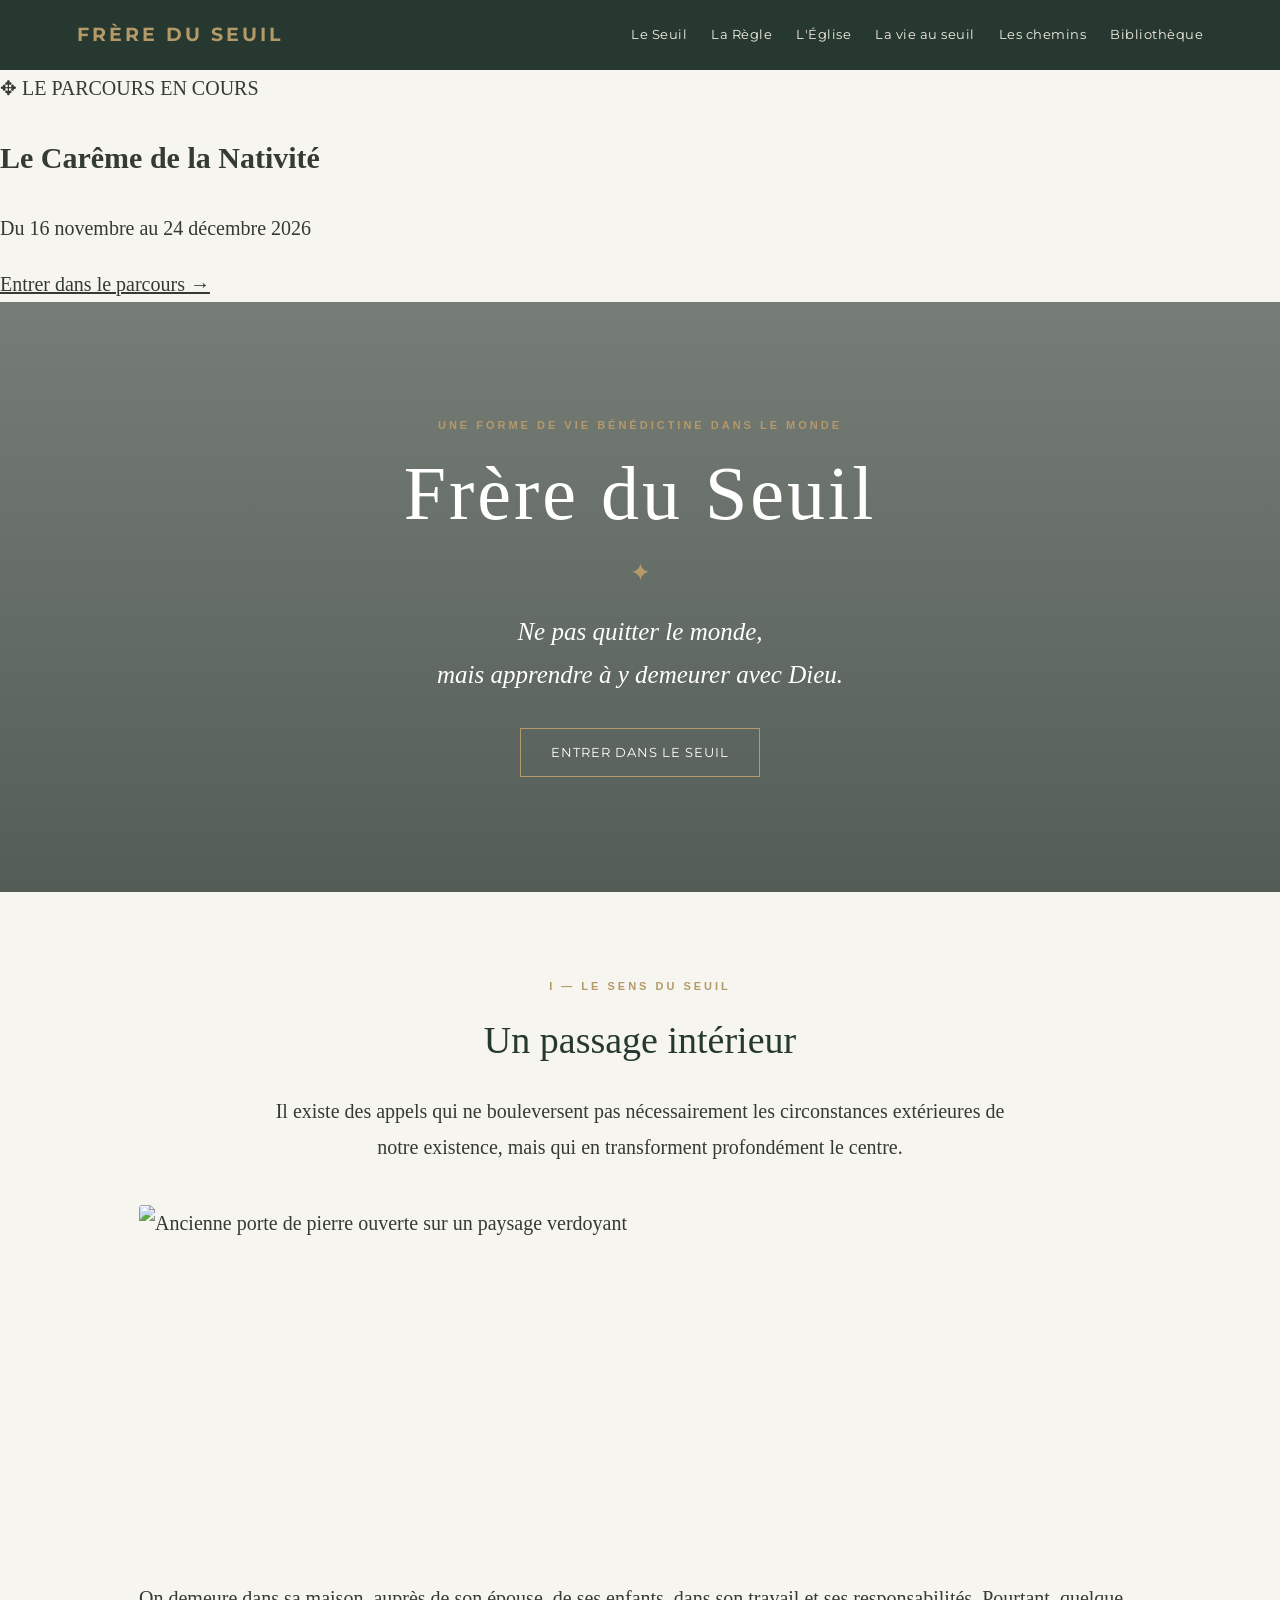
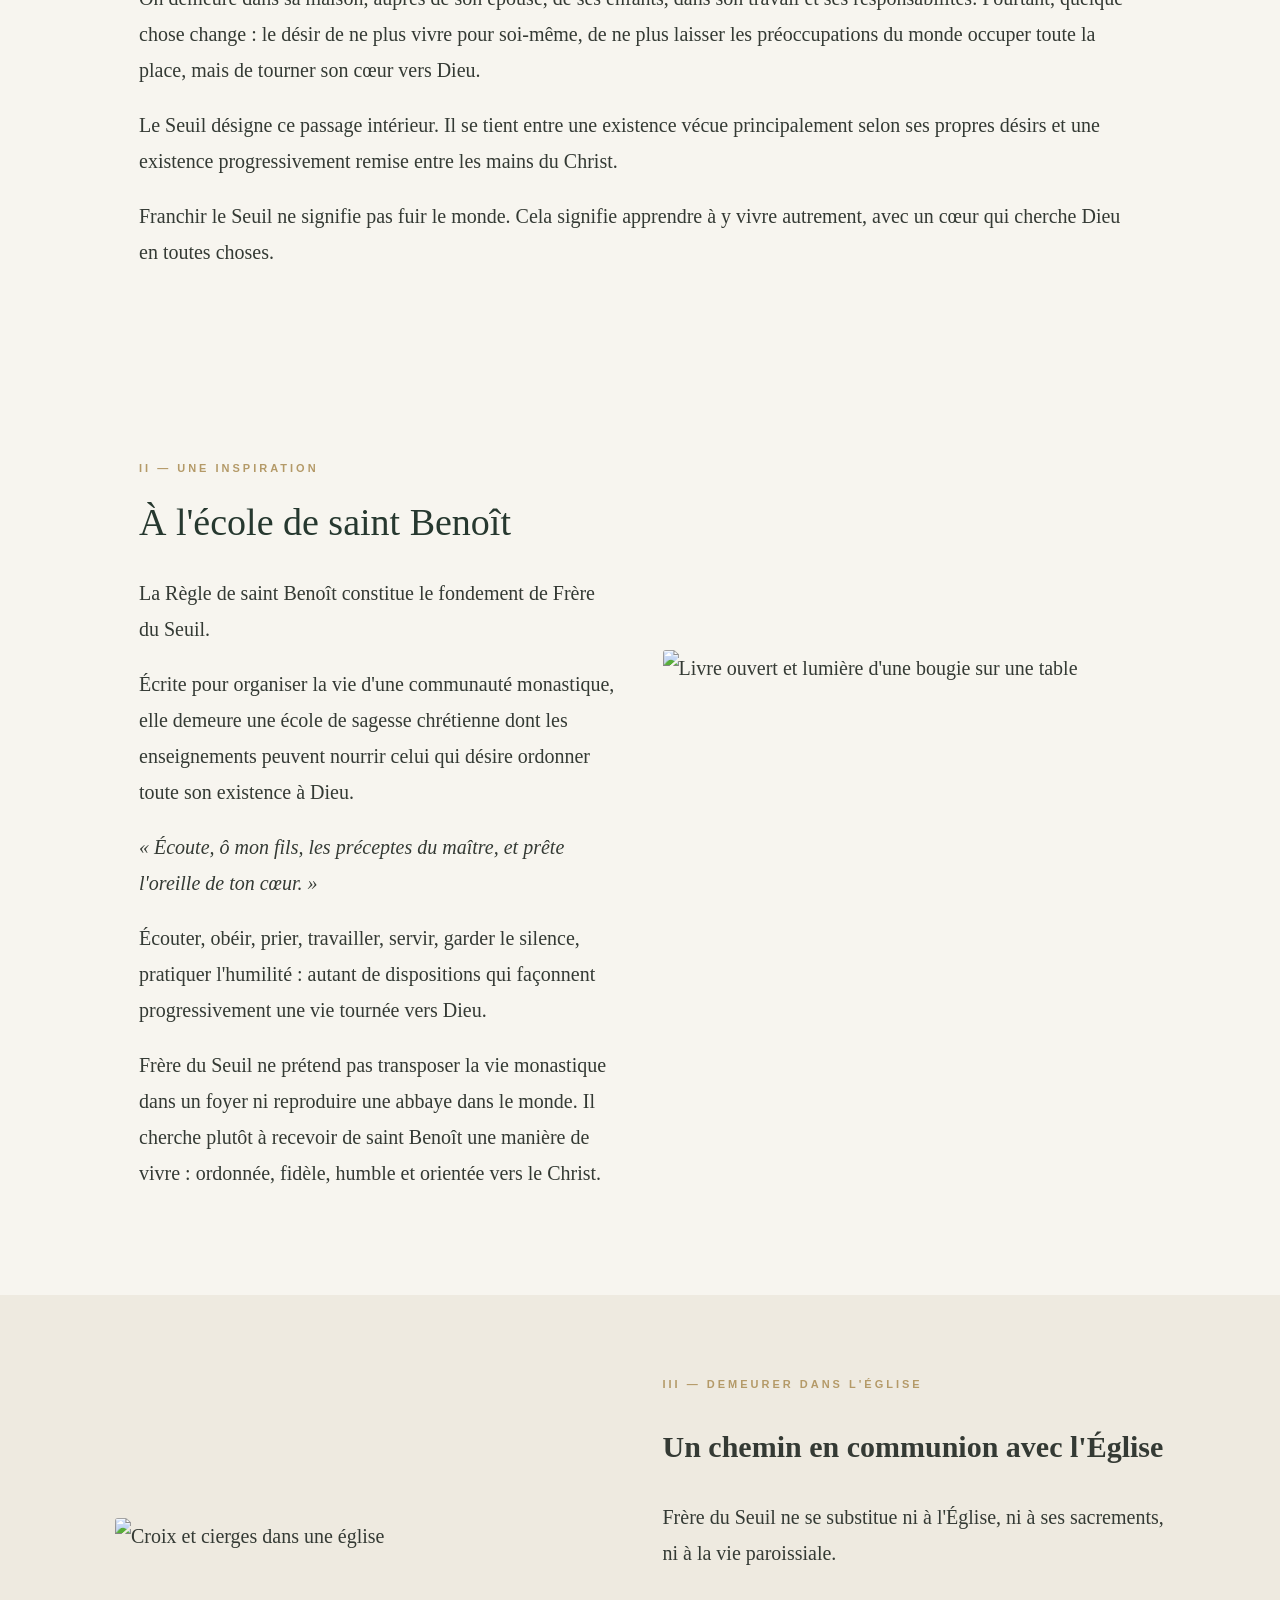
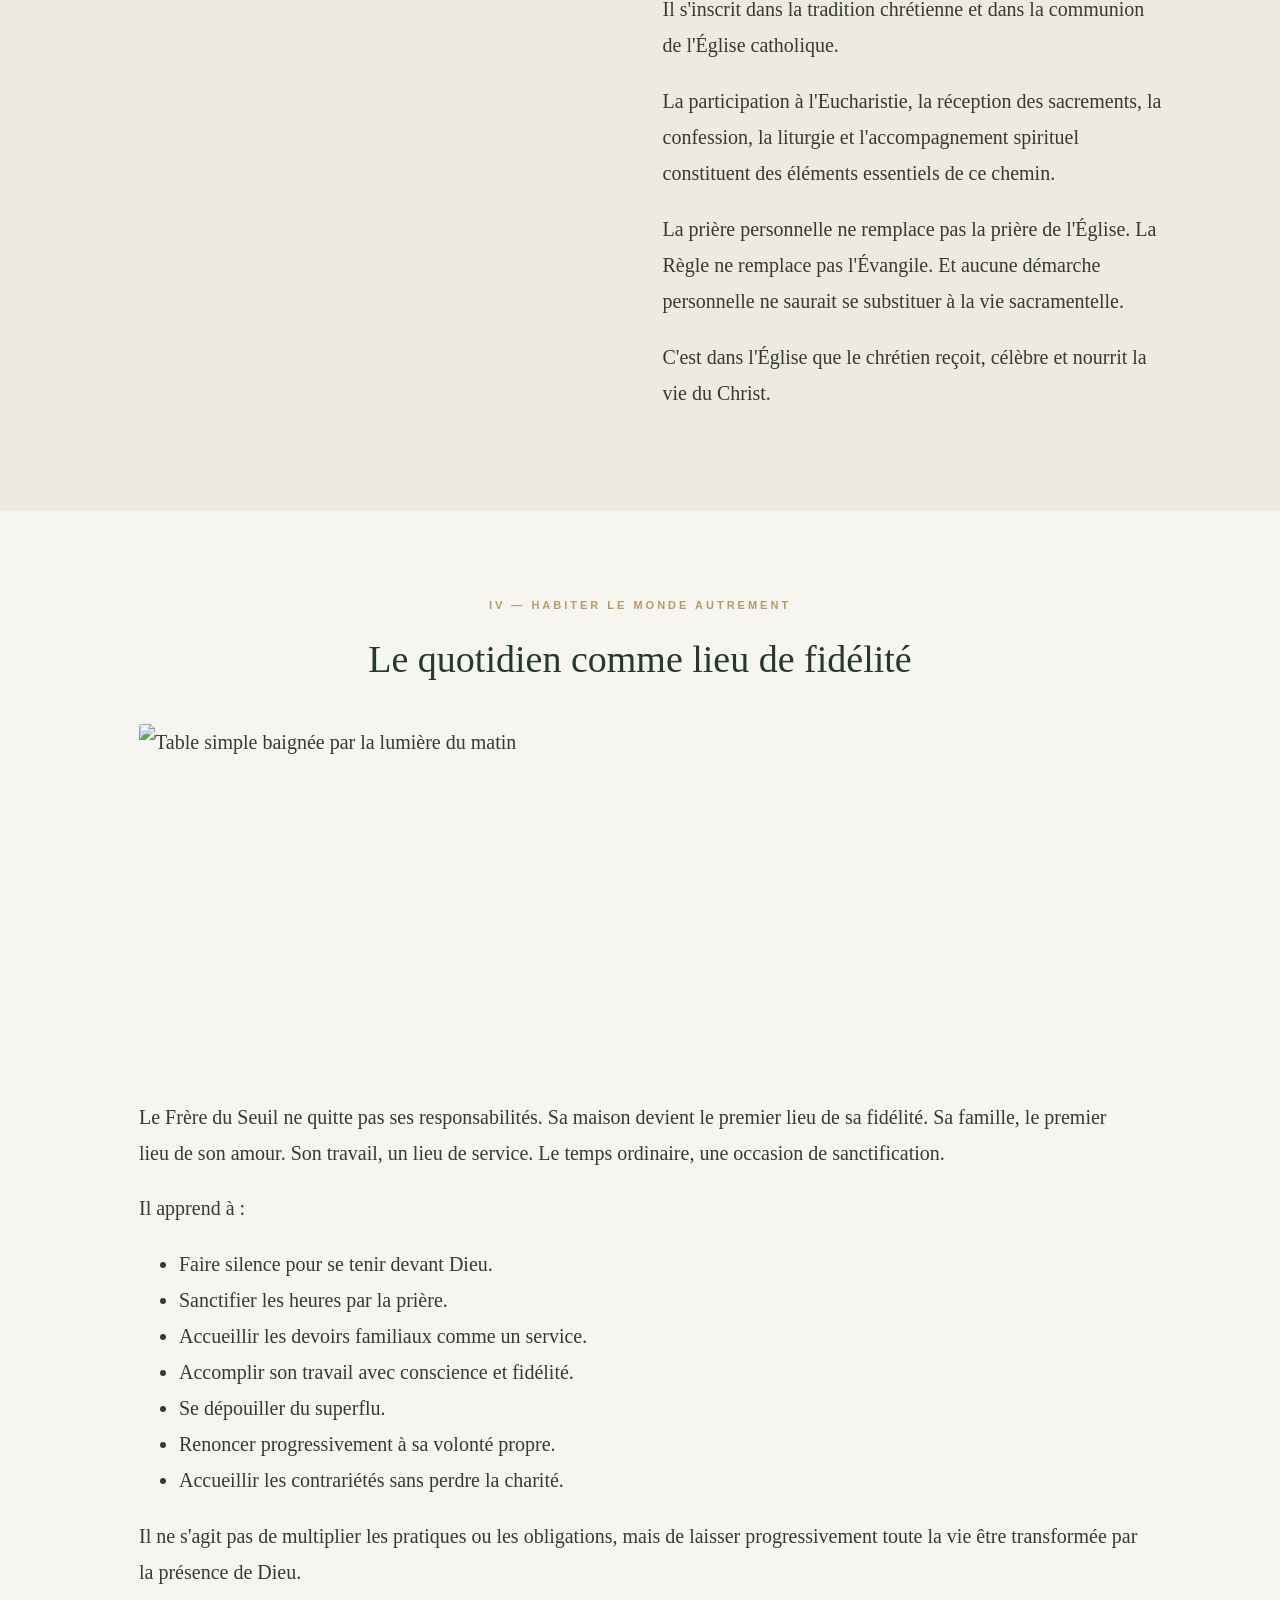
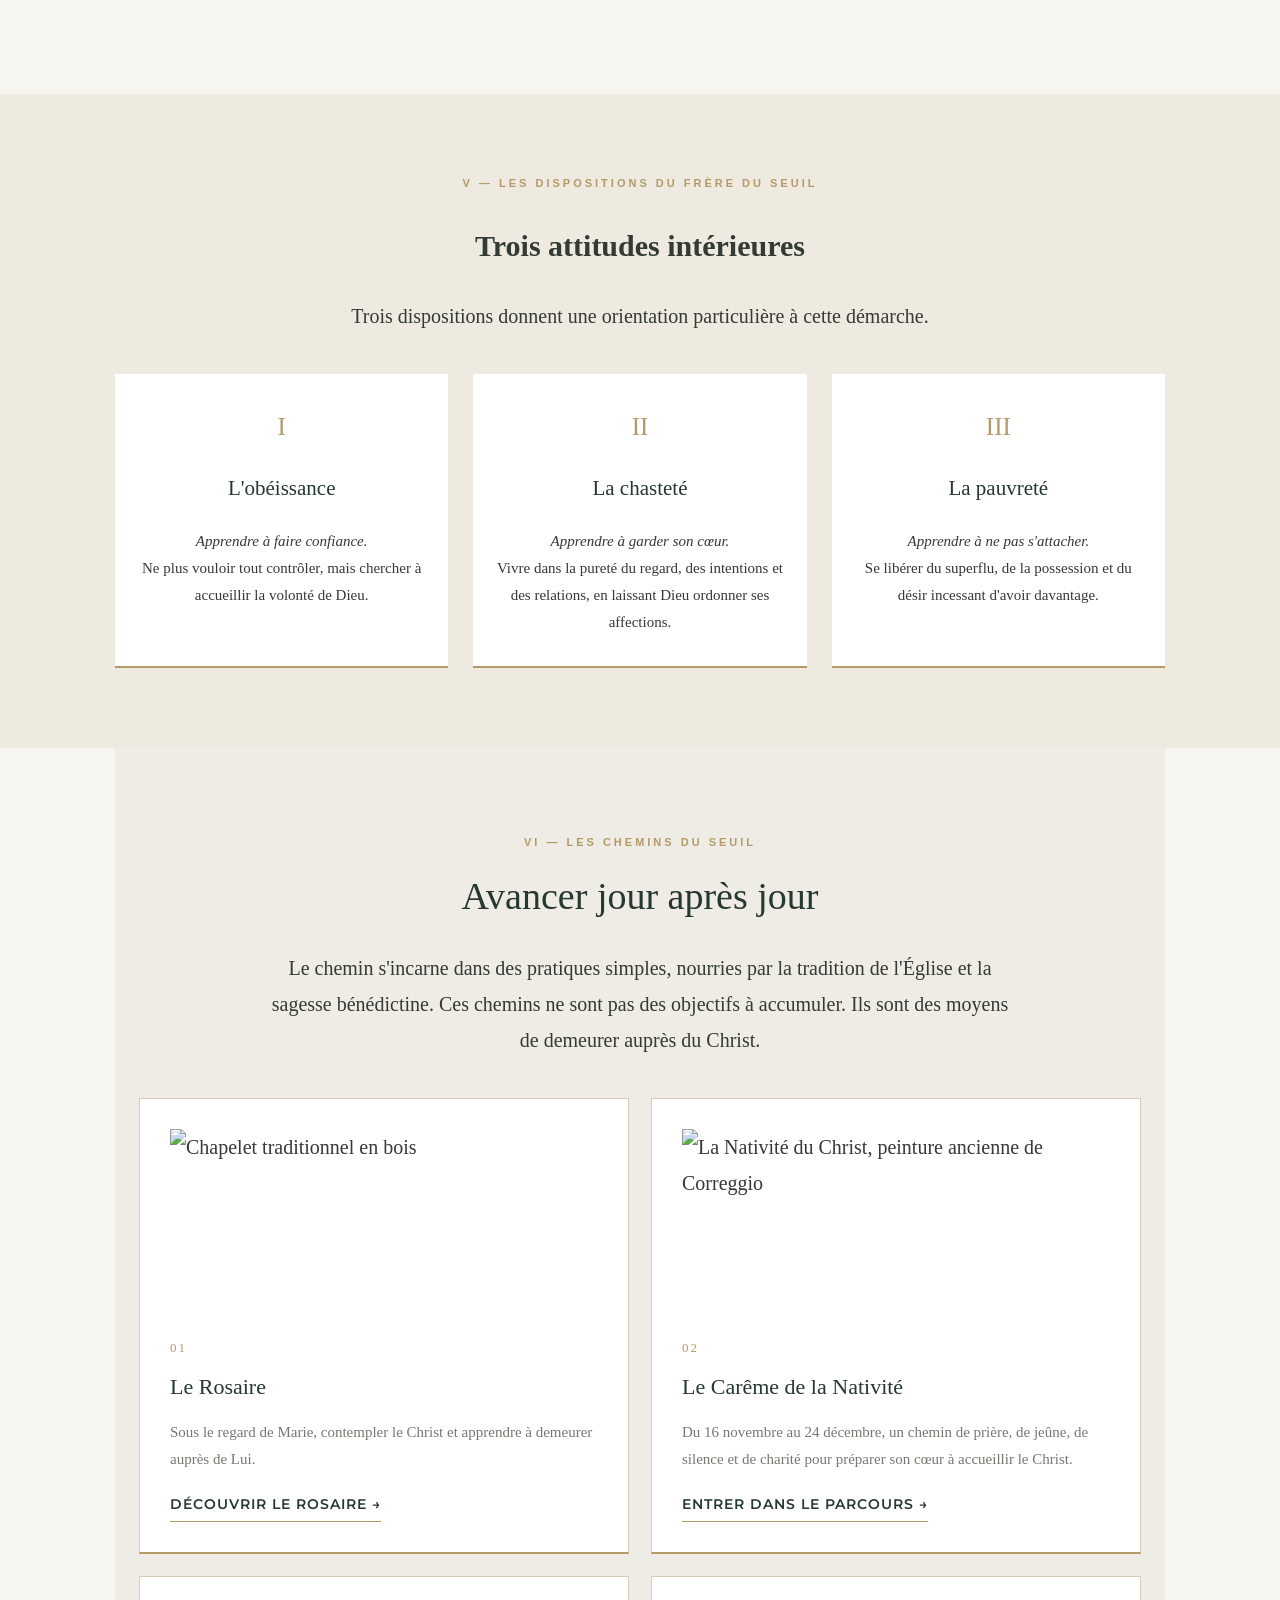
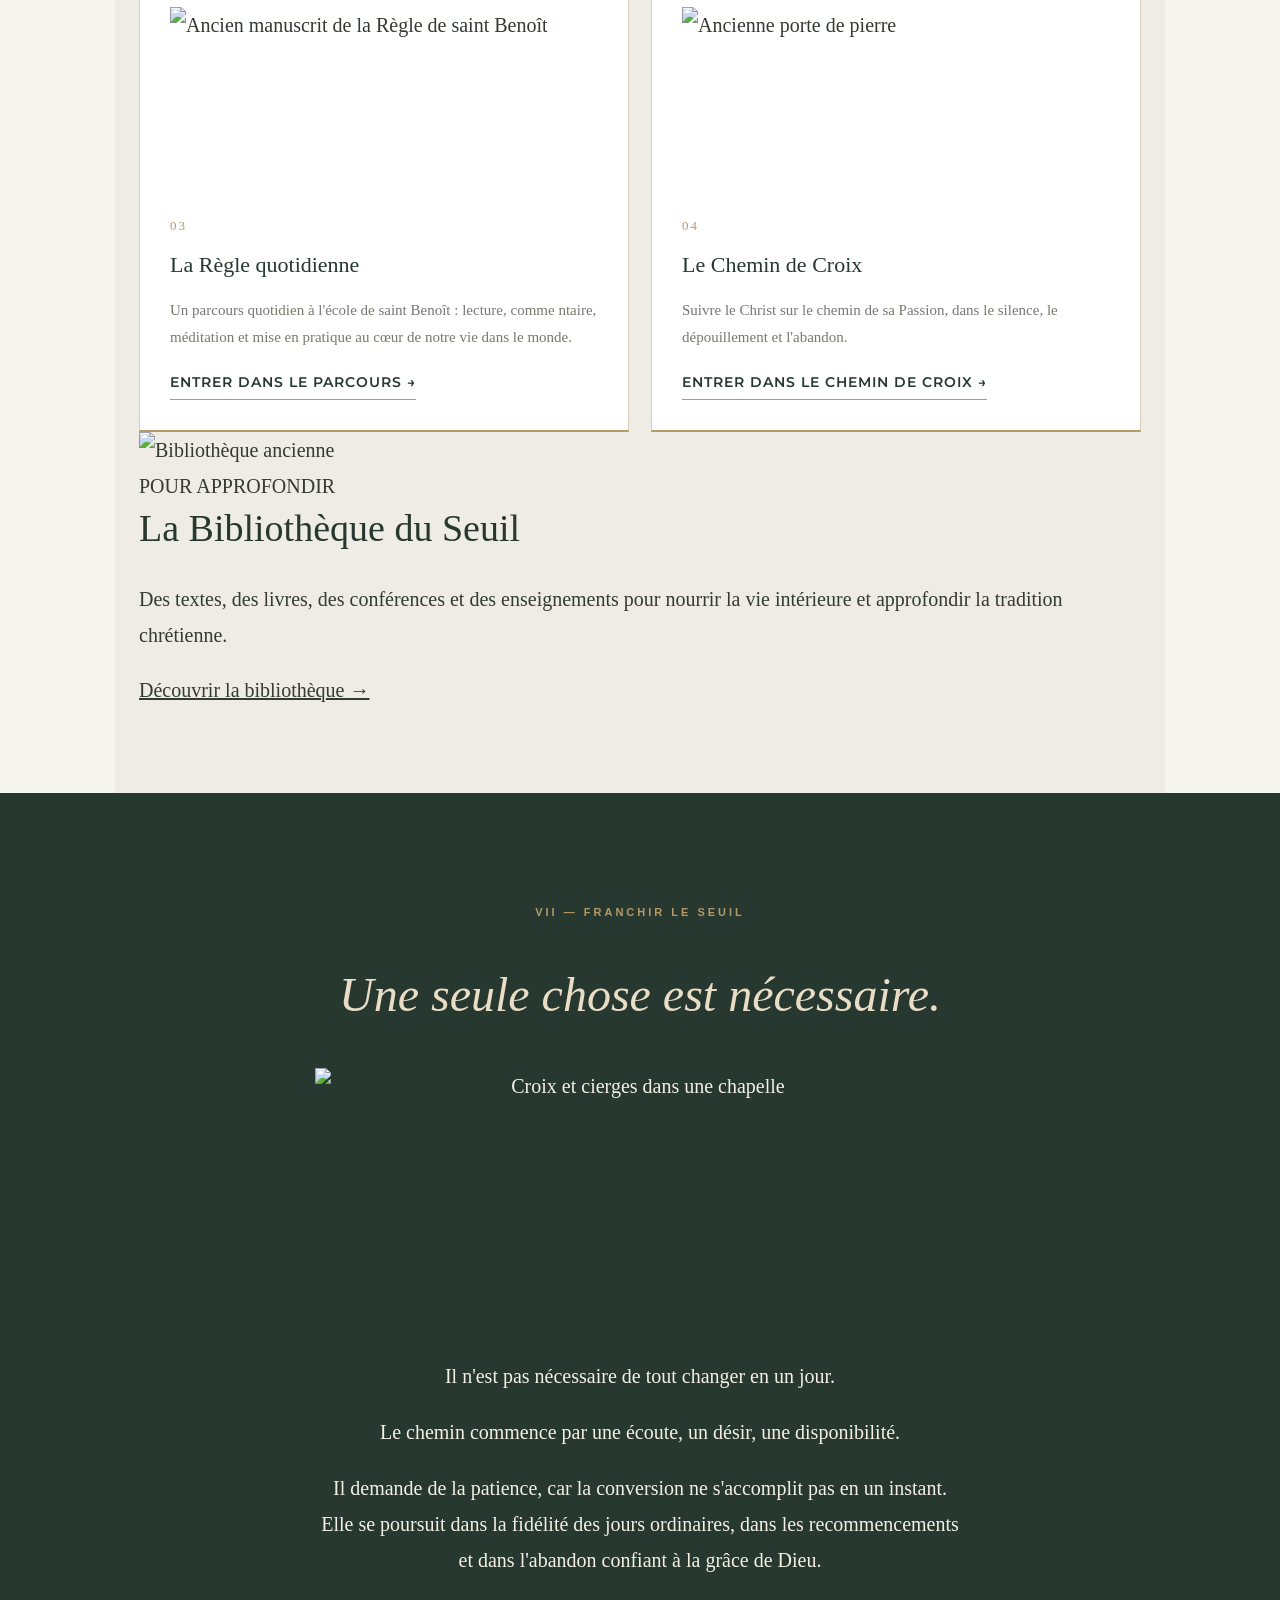
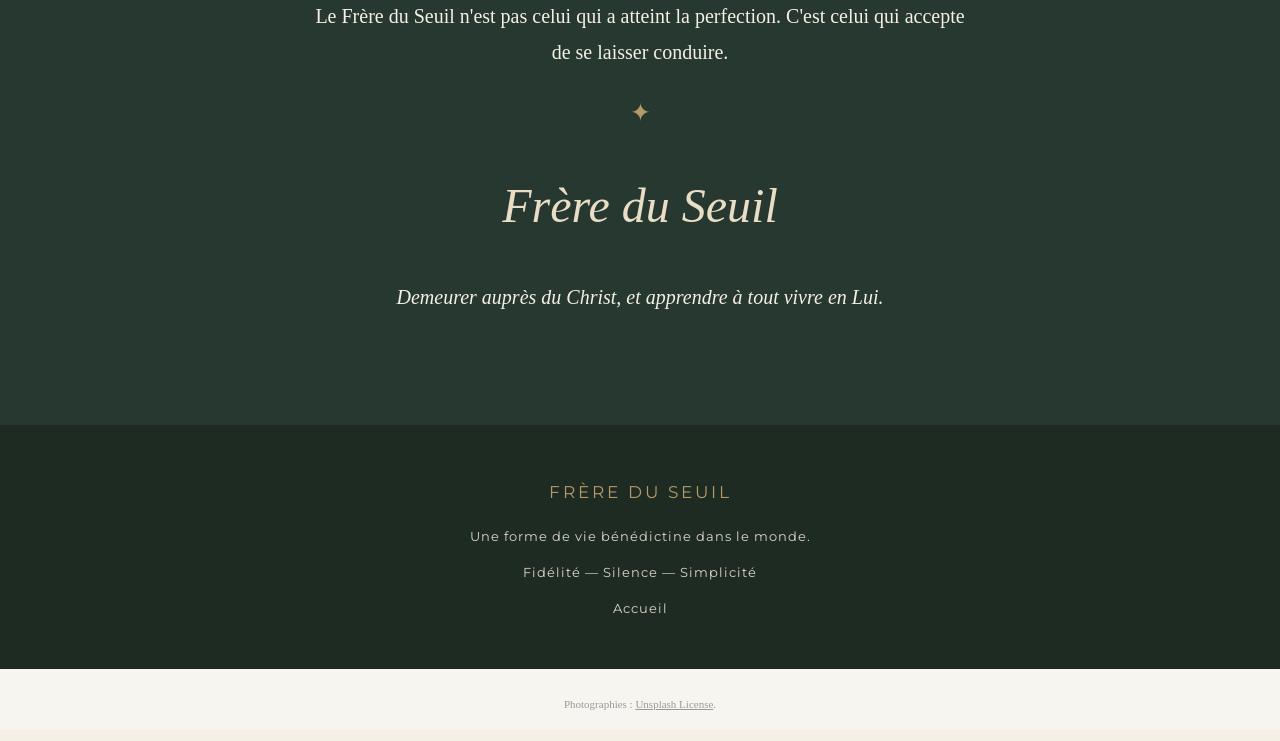
==== commit 51114218: "Update index.html" ====
--- a/index.html
+++ b/index.html
@@ -402,6 +402,23 @@
     <a href="bibliotheque.html">Bibliothèque</a>
   </nav>
 </header>
+
+  
+<section class="parcours-en-cours">
+  <div class="parcours-en-cours-contenu">
+    <span class="parcours-en-cours-label">
+      ✥ LE PARCOURS EN COURS
+    </span>
+
+    <h2>Le Carême de la Nativité</h2>
+
+    <p>Du 16 novembre au 24 décembre 2026</p>
+
+    <a href="careme-nativite.html">
+      Entrer dans le parcours →
+    </a>
+  </div>
+</section>
 
 <main>
 
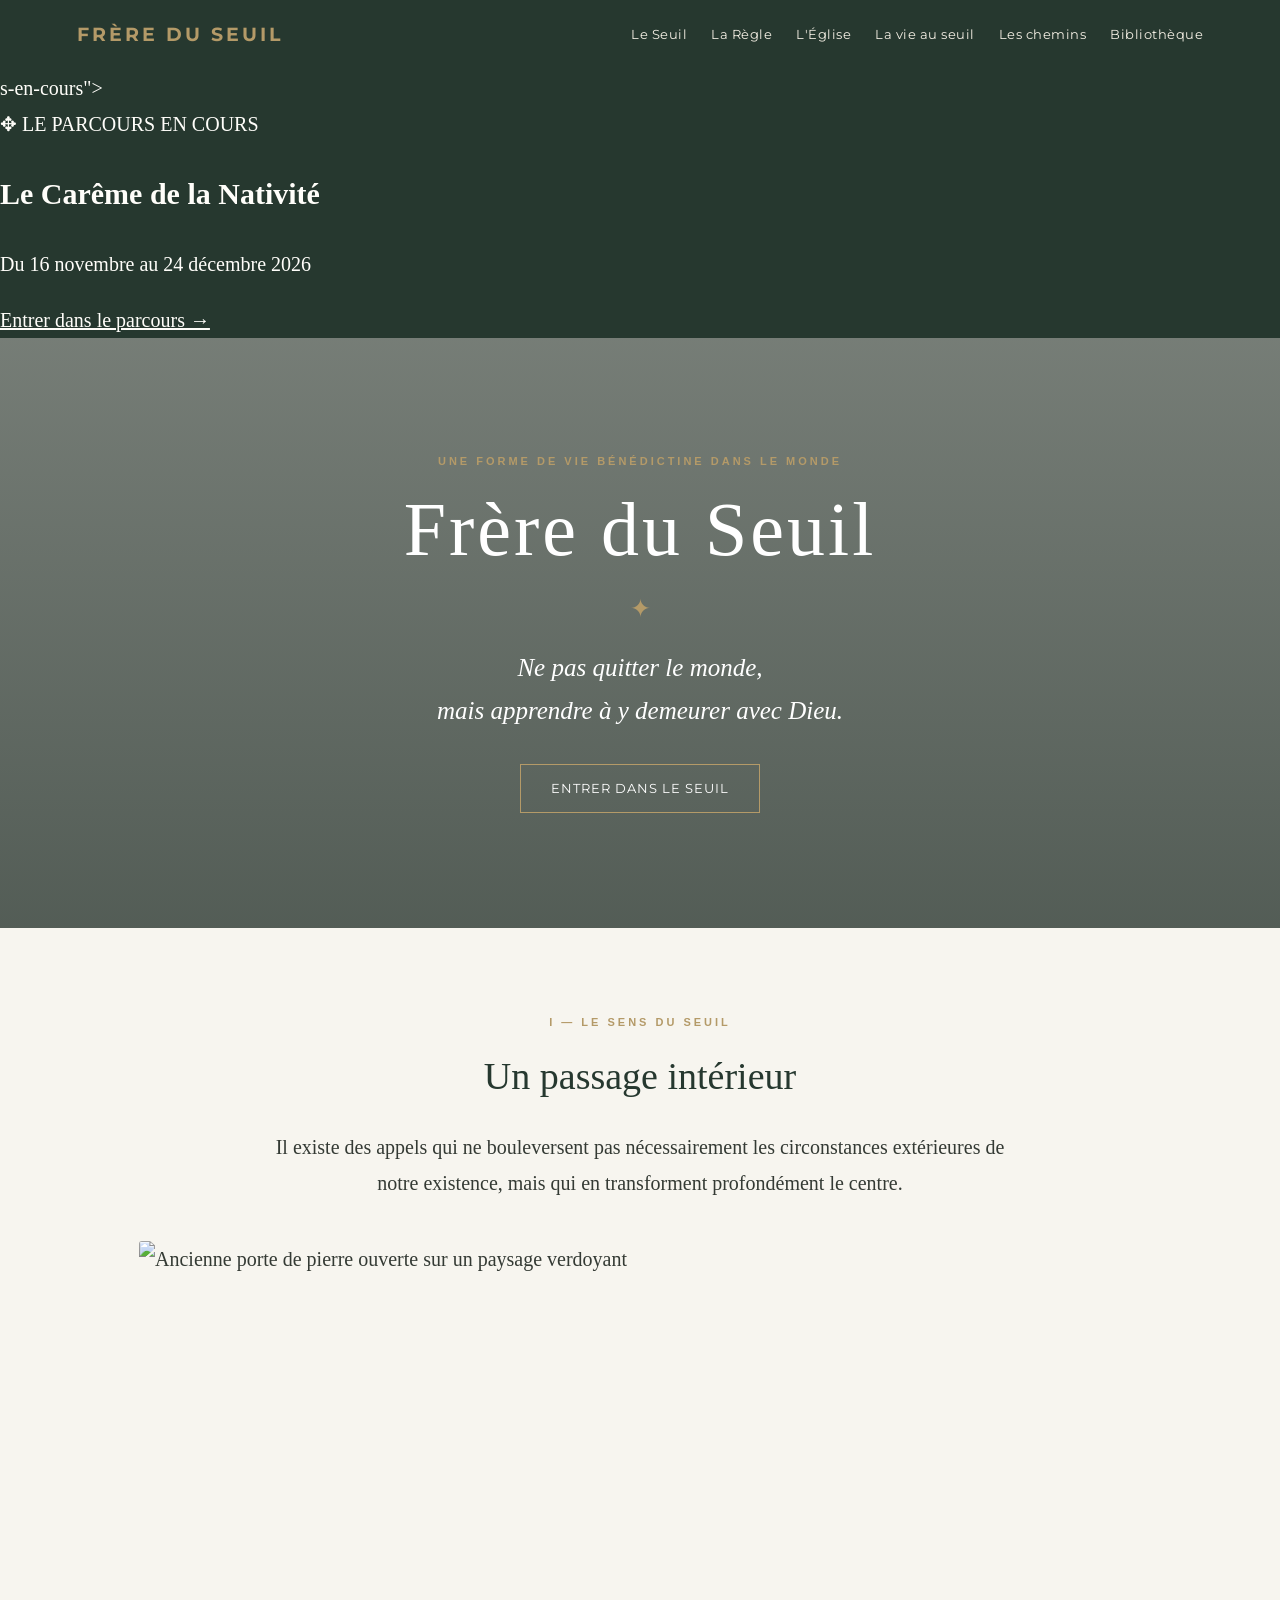
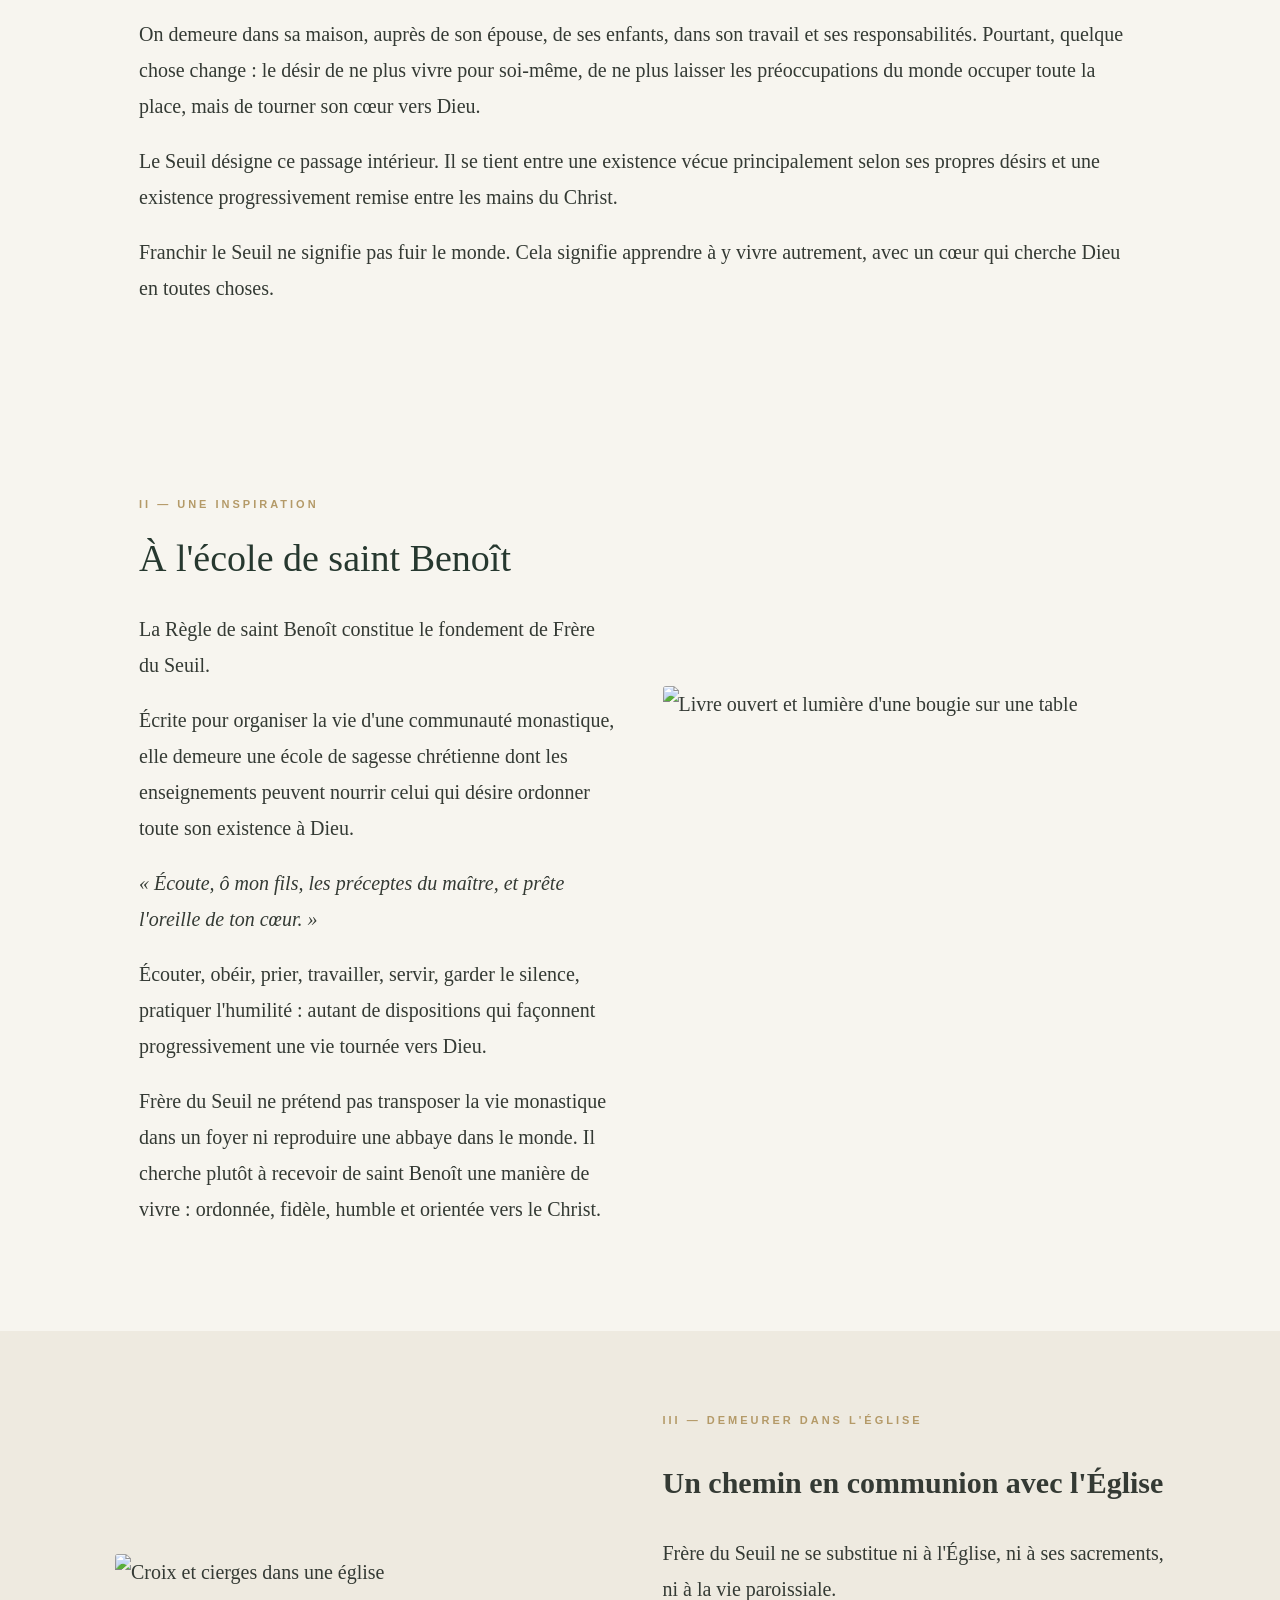
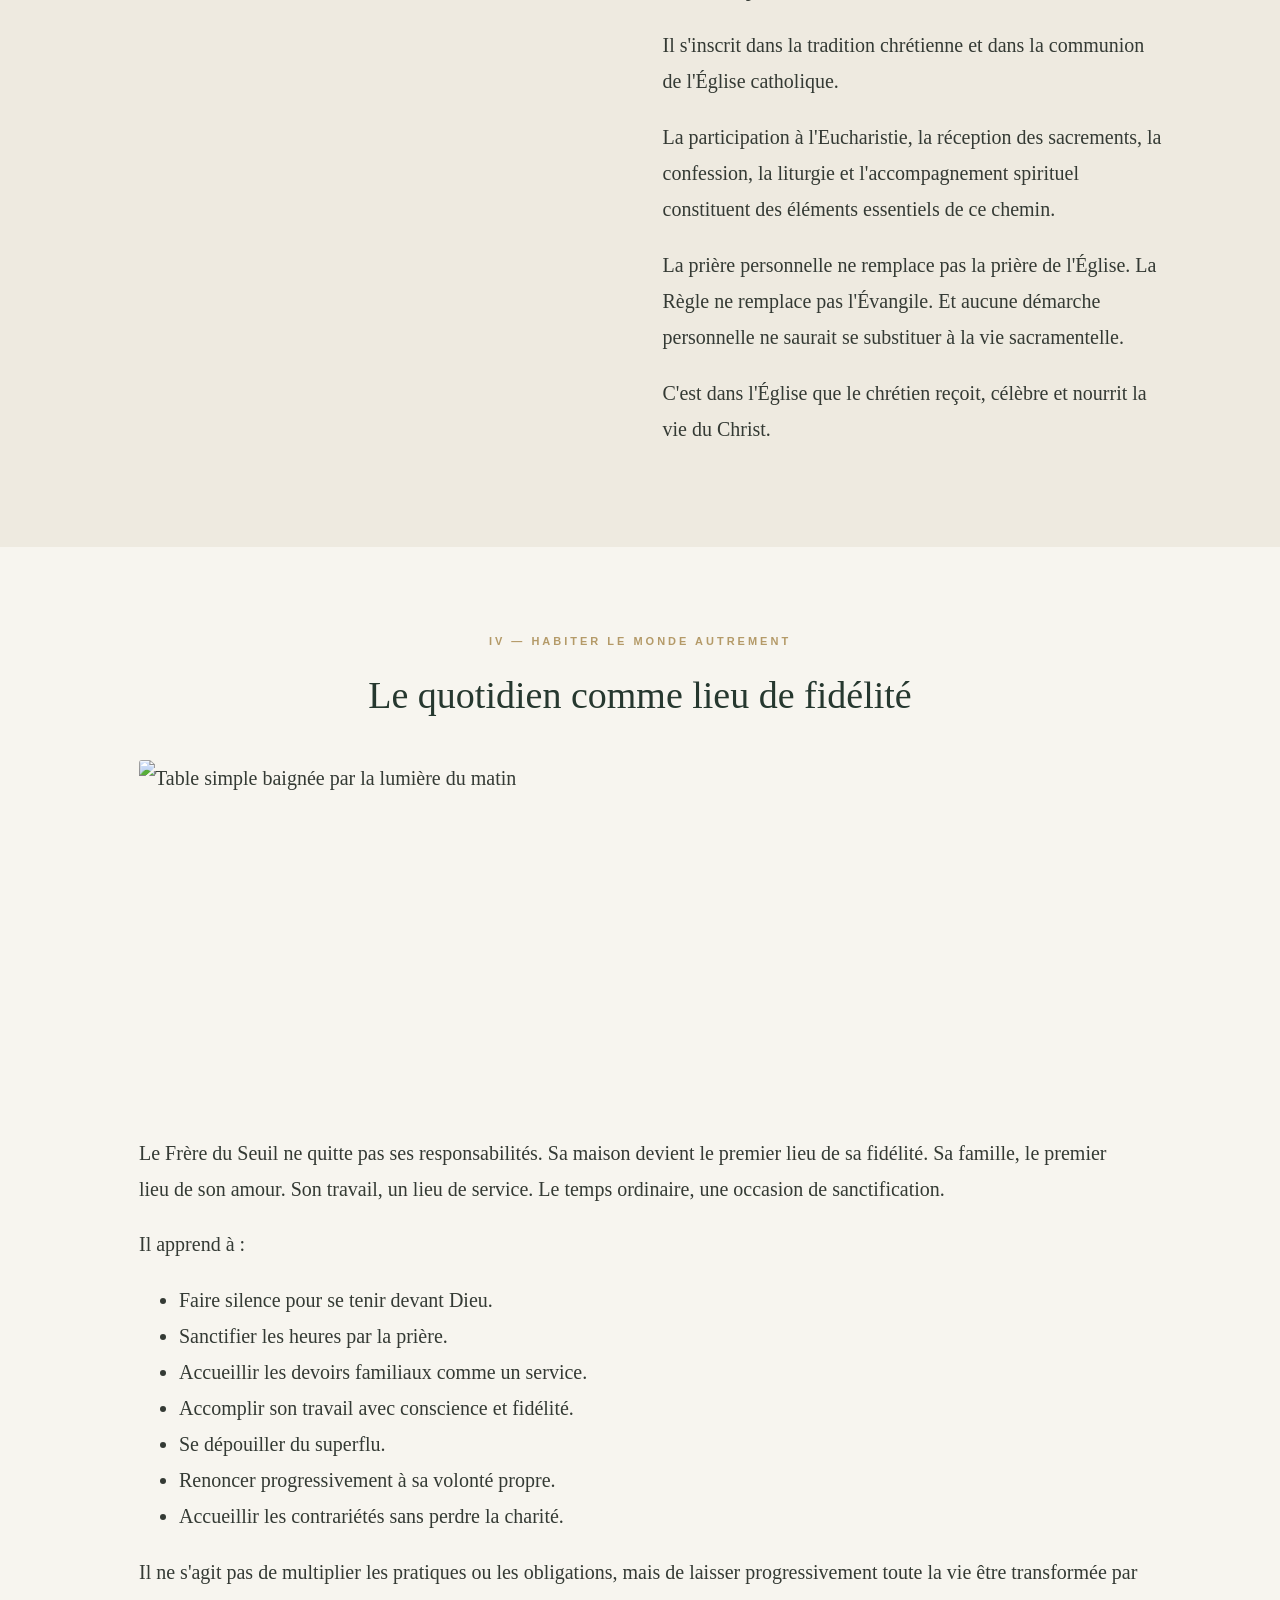
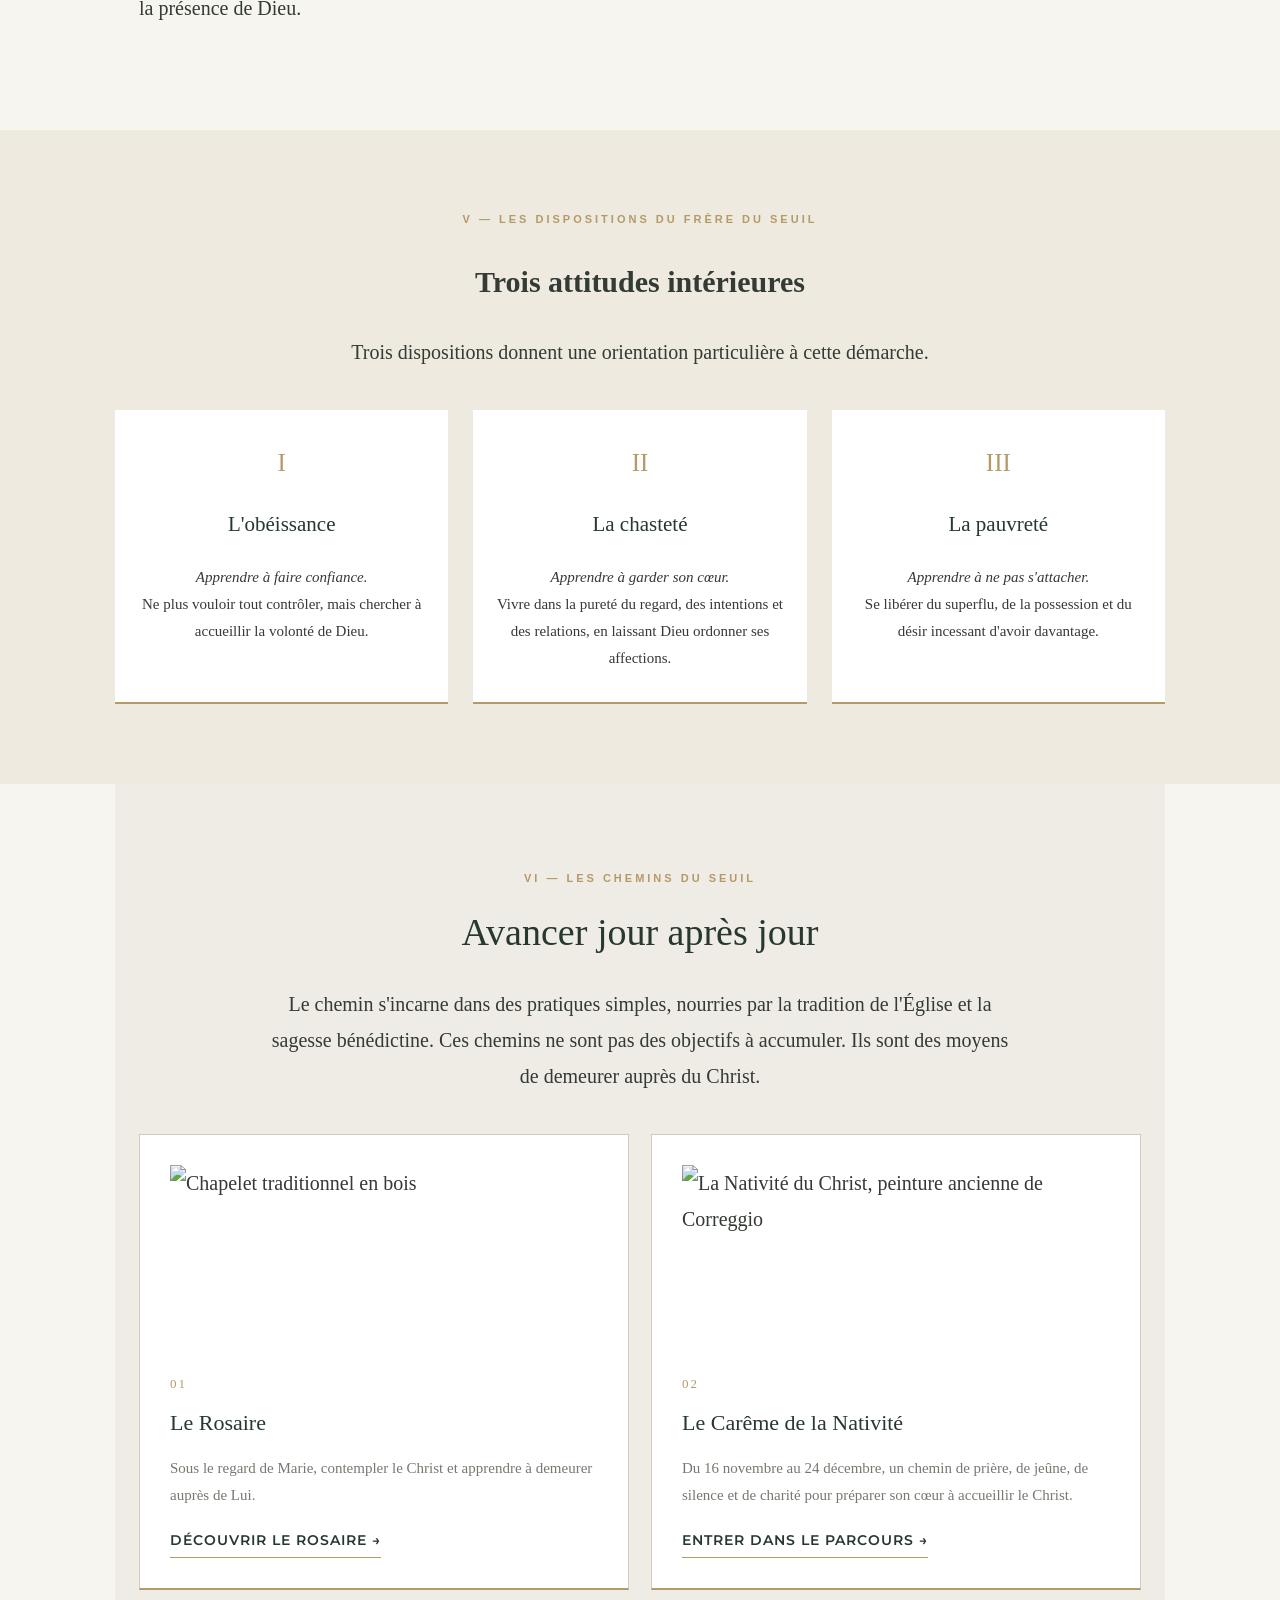
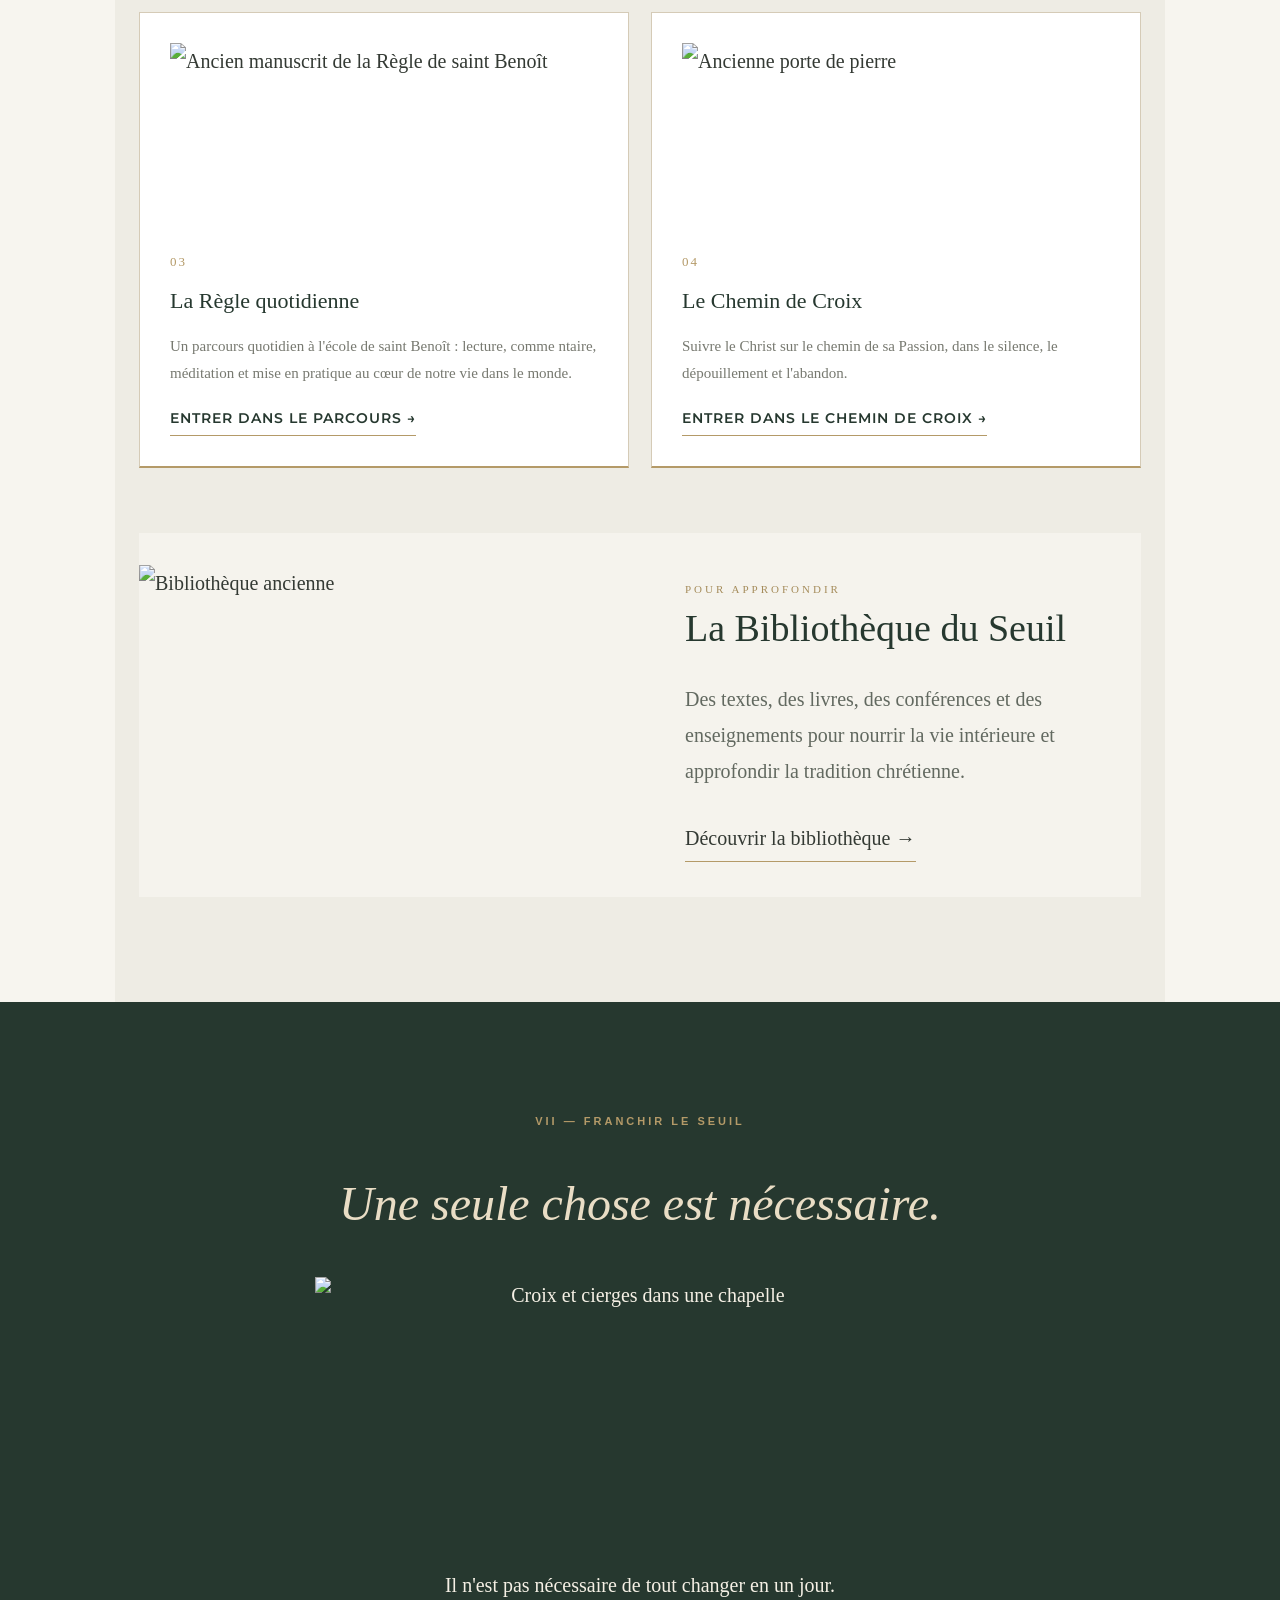
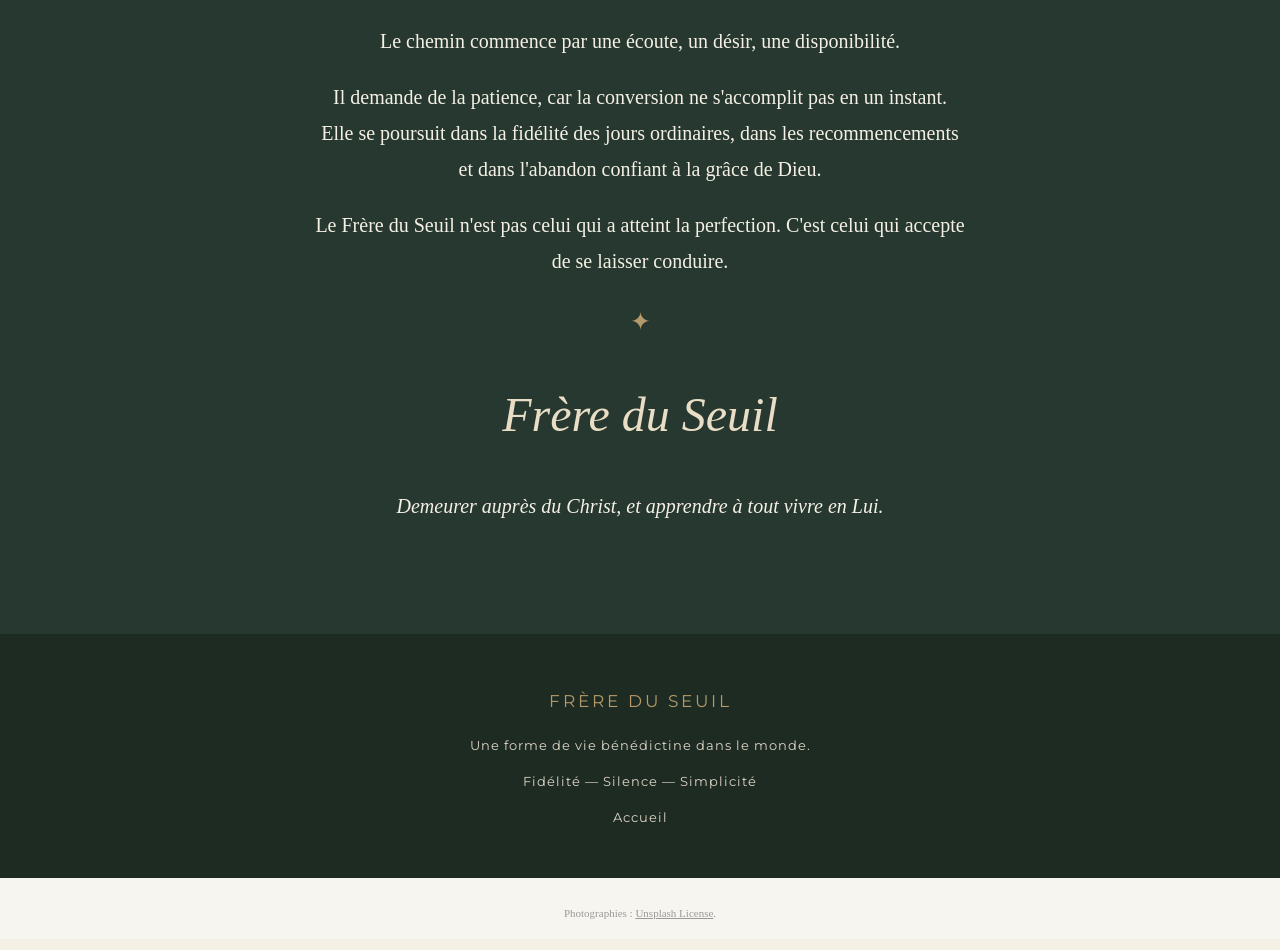
==== commit 19436ef5: "Update index.html" ====
--- a/index.html
+++ b/index.html
@@ -404,7 +404,9 @@
 </header>
 
   
-<section class="parcours-en-cours">
+
+<section class="parcours-en-cours" style="background-color: #26382f !important; color: #fffefa;">
+s-en-cours">
   <div class="parcours-en-cours-contenu">
     <span class="parcours-en-cours-label">
       ✥ LE PARCOURS EN COURS
--- a/style.css
+++ b/style.css
@@ -289,12 +289,18 @@
     gap: 15px;
   }
 
+ 
   .card {
     min-height: auto;
   }
 
+} /* Fin des styles pour les écrans de 650px maximum */
+
+
+/* Présentation de la bibliothèque */
 
 .bibliotheque-intro {
+
   max-width: 1050px;
   margin: 65px auto 20px;
   display: grid;
@@ -355,6 +361,59 @@
     padding: 25px;
   }
 
-}
-
-    }
+
+
+  
+/* Bandeau du parcours en cours */
+
+.parcours-en-cours {
+  background: #26382f;
+  color: #fffefa;
+  text-align: center;
+  padding: 28px 20px;
+  border-top: 1px solid #b49a68;
+  border-bottom: 1px solid #b49a68;
+}
+
+.parcours-en-cours-contenu {
+  max-width: 850px;
+  margin: 0 auto;
+}
+
+.parcours-en-cours-label {
+  display: block;
+  color: #b49a68;
+  font-family: Arial, sans-serif;
+  font-size: 11px;
+  letter-spacing: 2px;
+  margin-bottom: 10px;
+}
+
+.parcours-en-cours h2 {
+  color: #fffefa;
+  font-size: 25px;
+  font-weight: normal;
+  margin: 0 0 8px;
+}
+
+.parcours-en-cours p {
+  color: #f5f2eb;
+  font-size: 14px;
+  margin: 0 0 18px;
+}
+
+.parcours-en-cours a {
+  display: inline-block;
+  background: #b49a68;
+  color: #26382f;
+  padding: 10px 22px;
+  border-radius: 4px;
+  font-size: 14px;
+  text-decoration: none;
+}
+
+.parcours-en-cours a:hover {
+  background: #d0b782;
+}
+
+
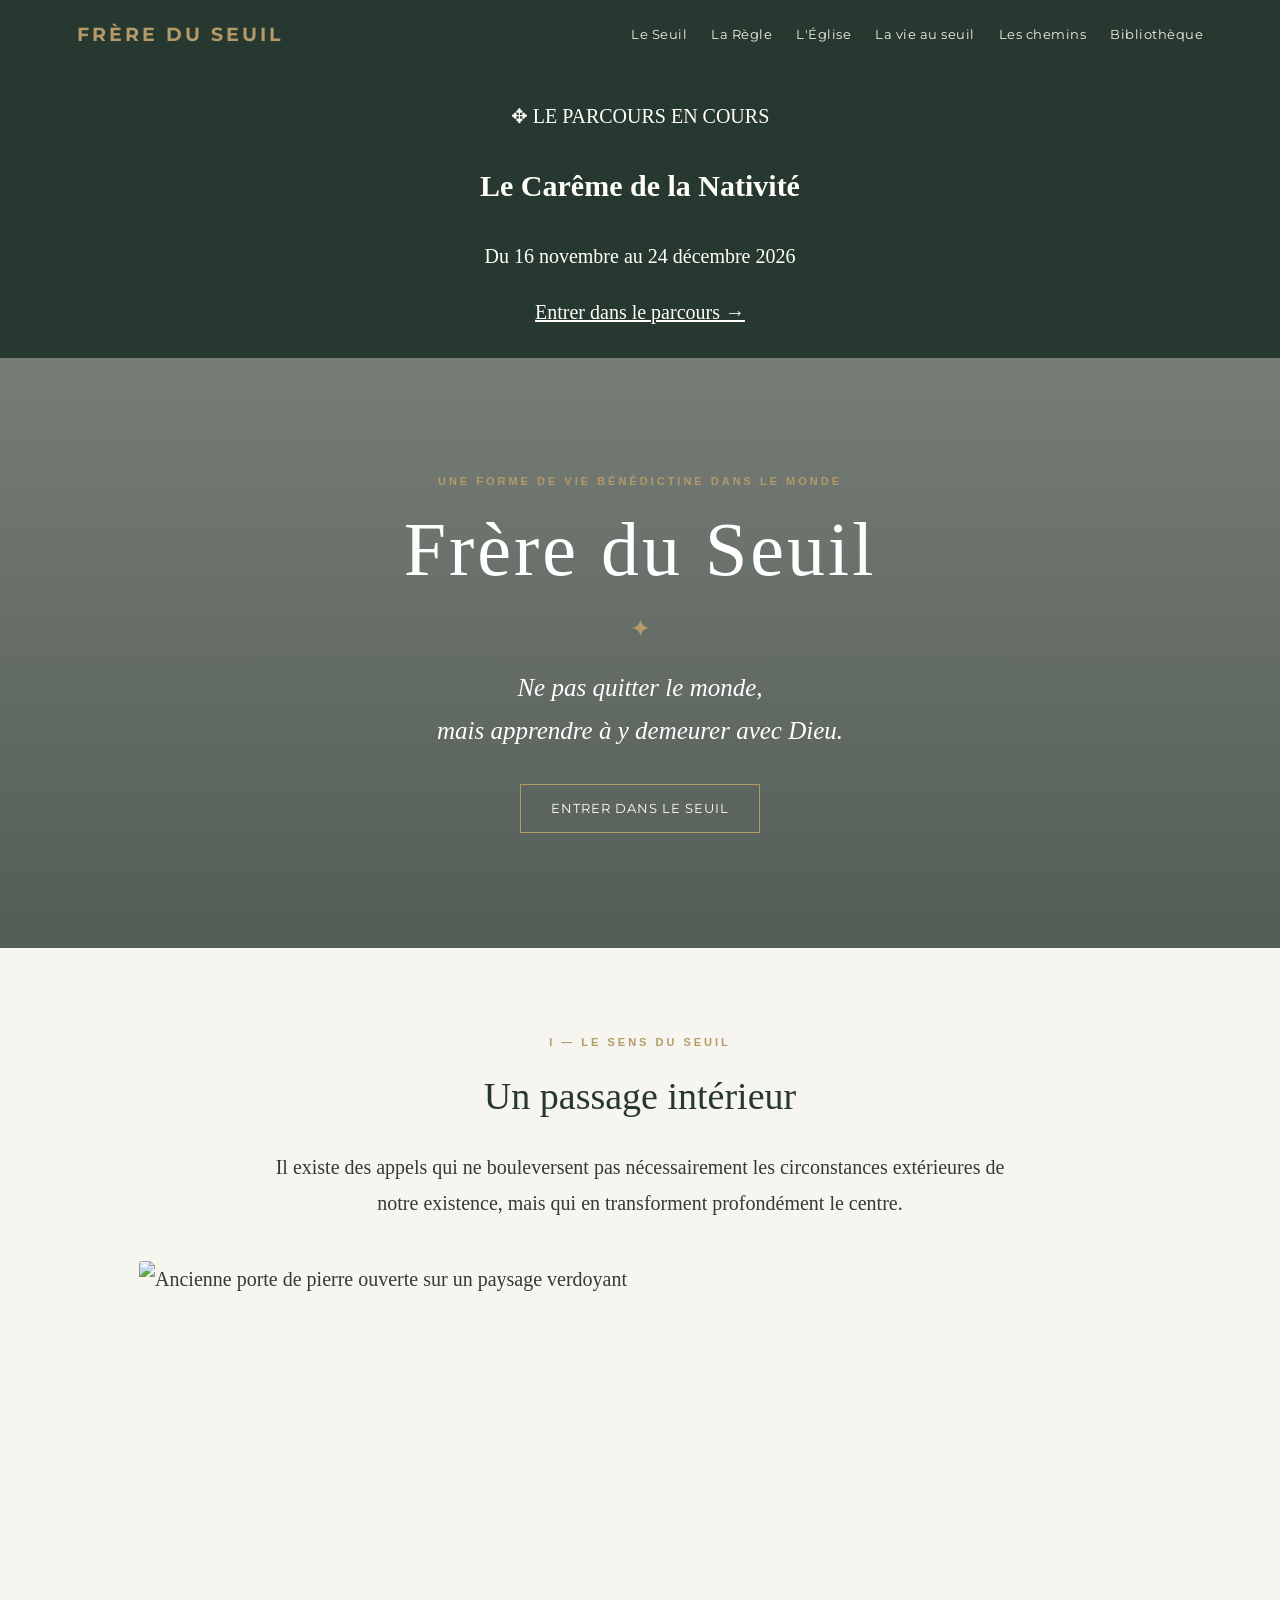
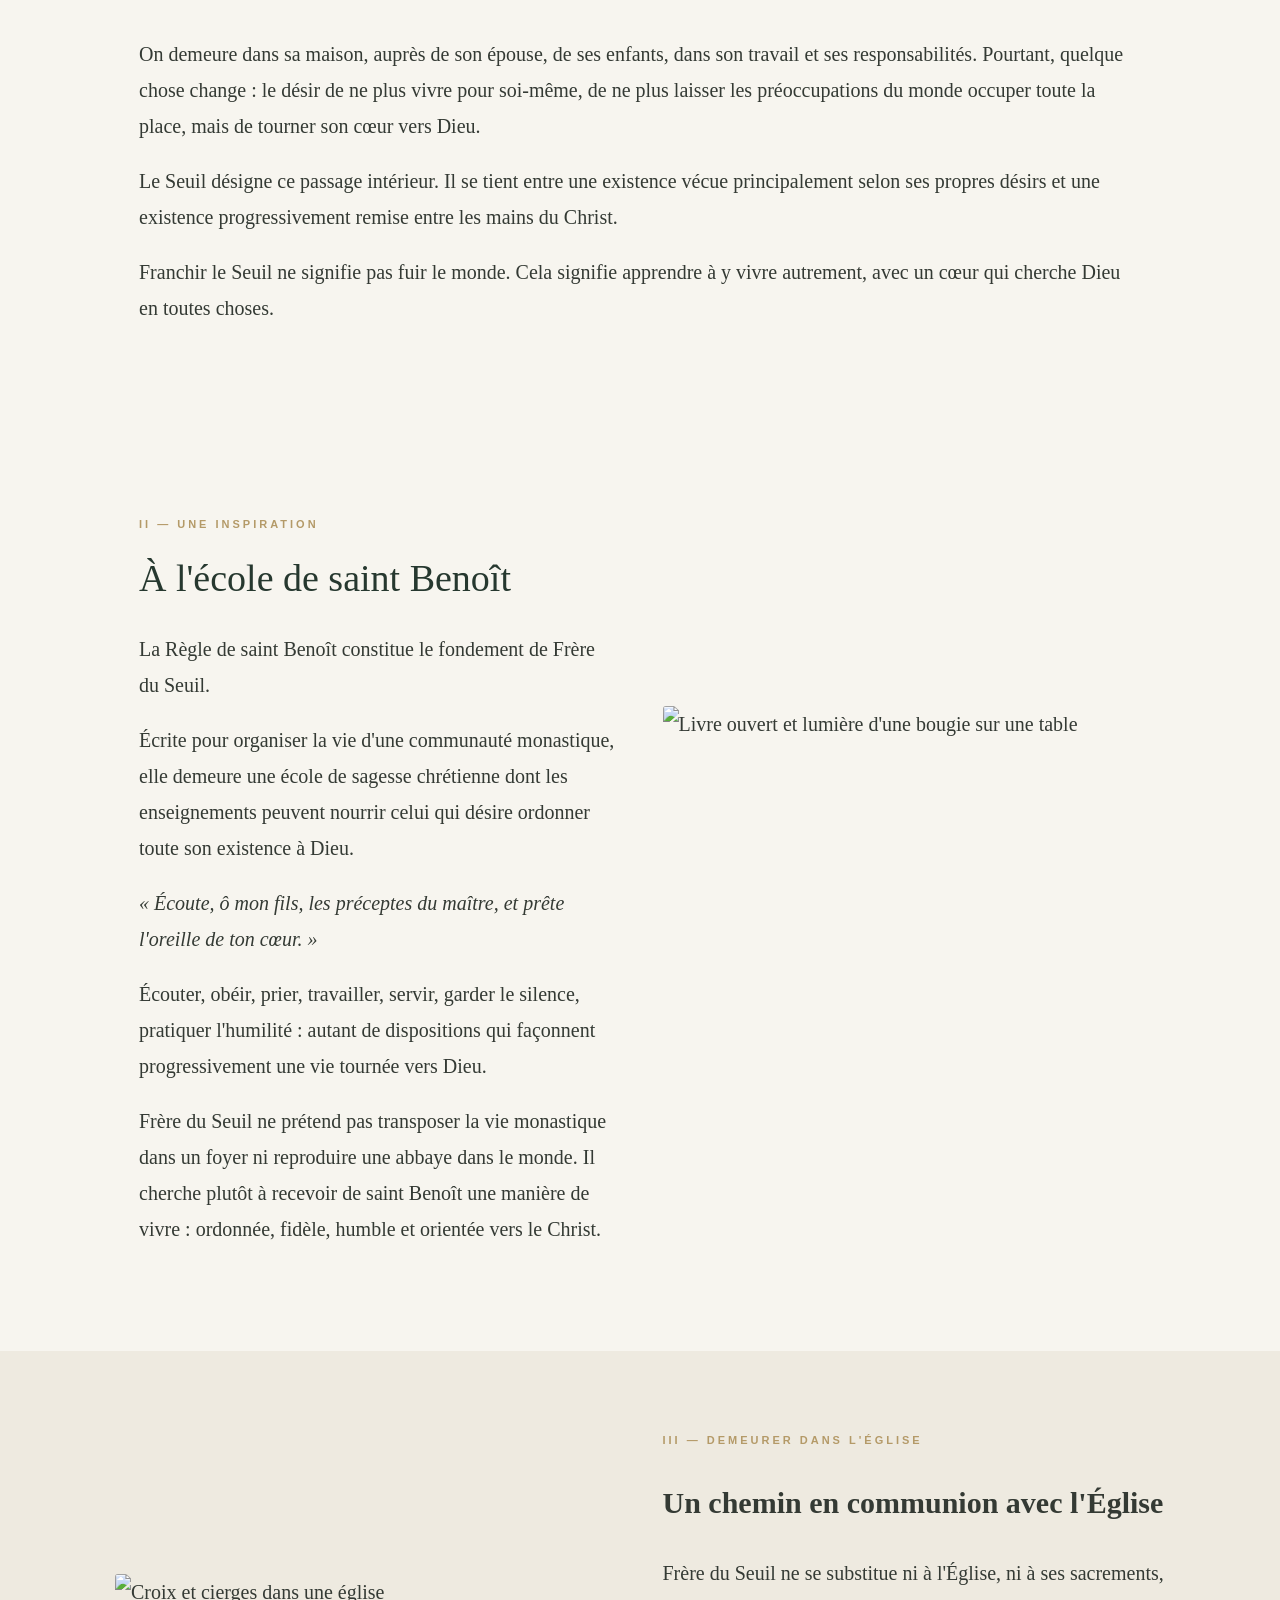
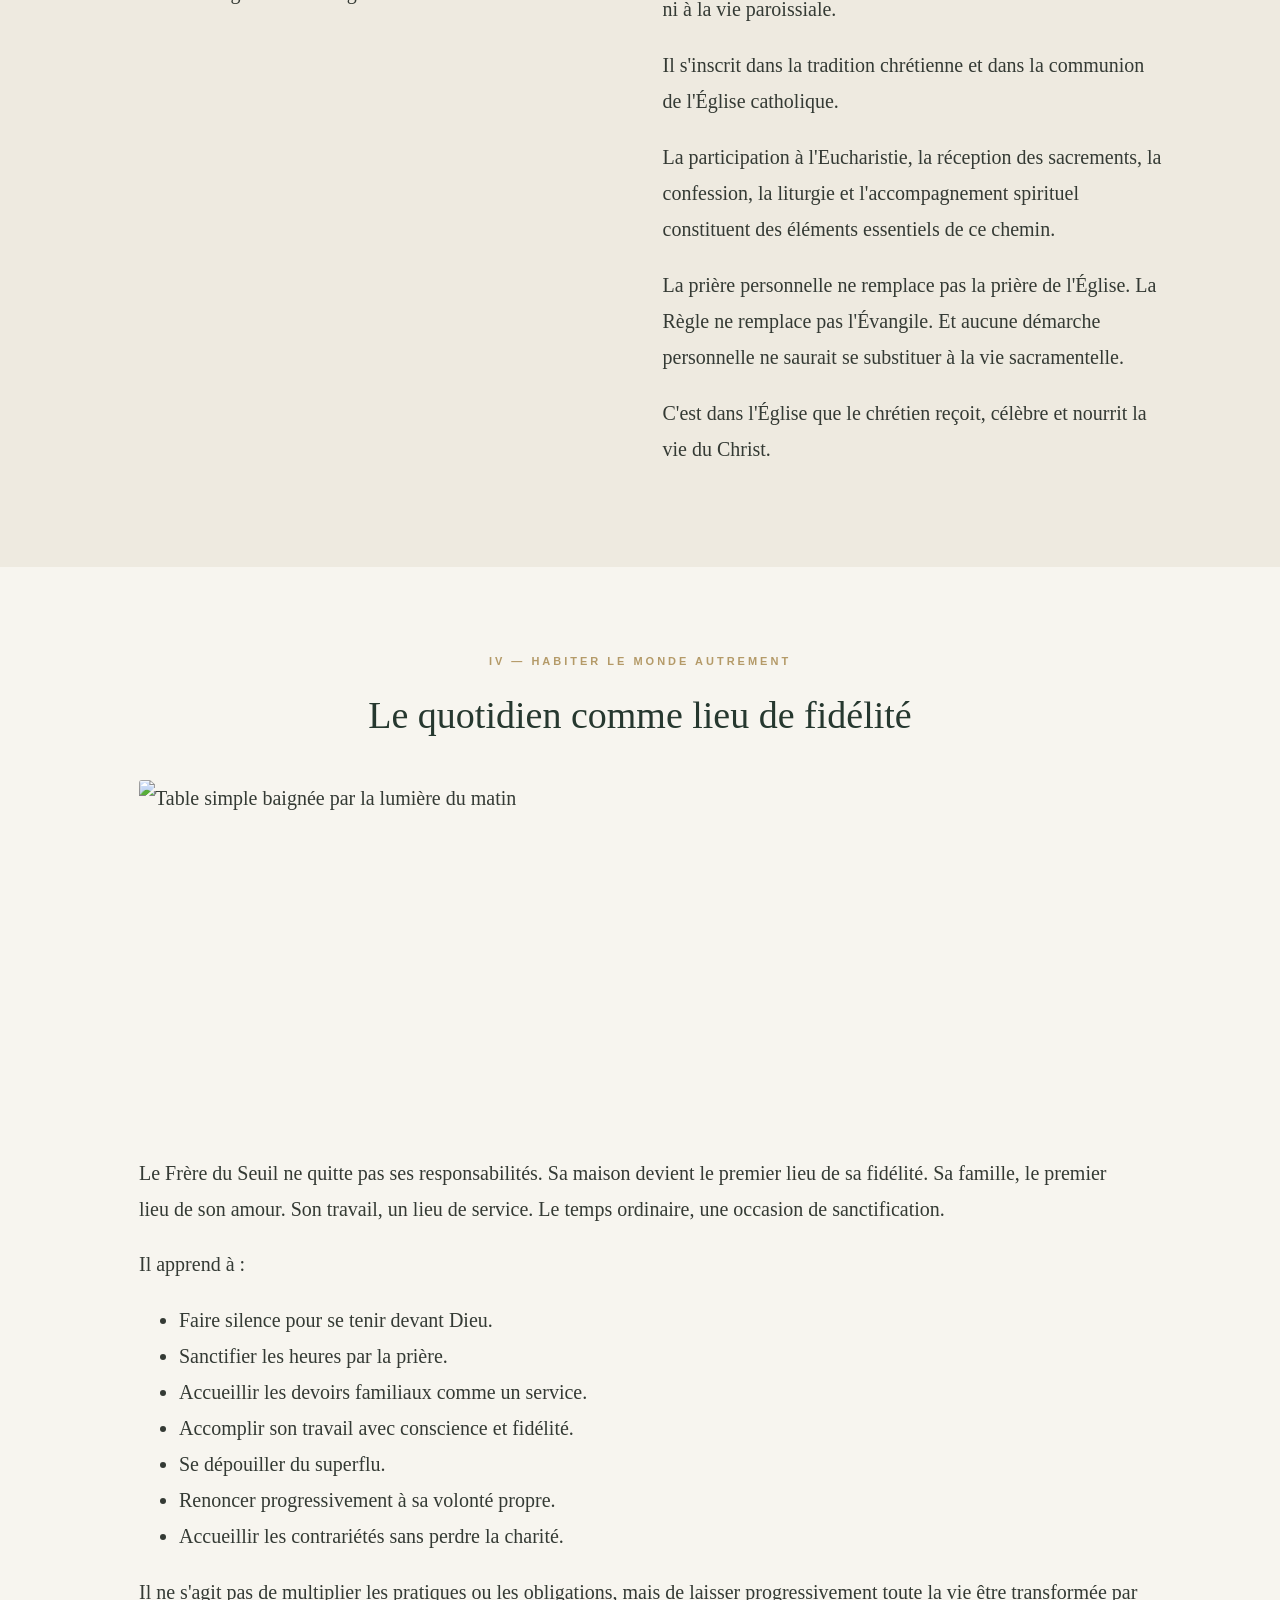
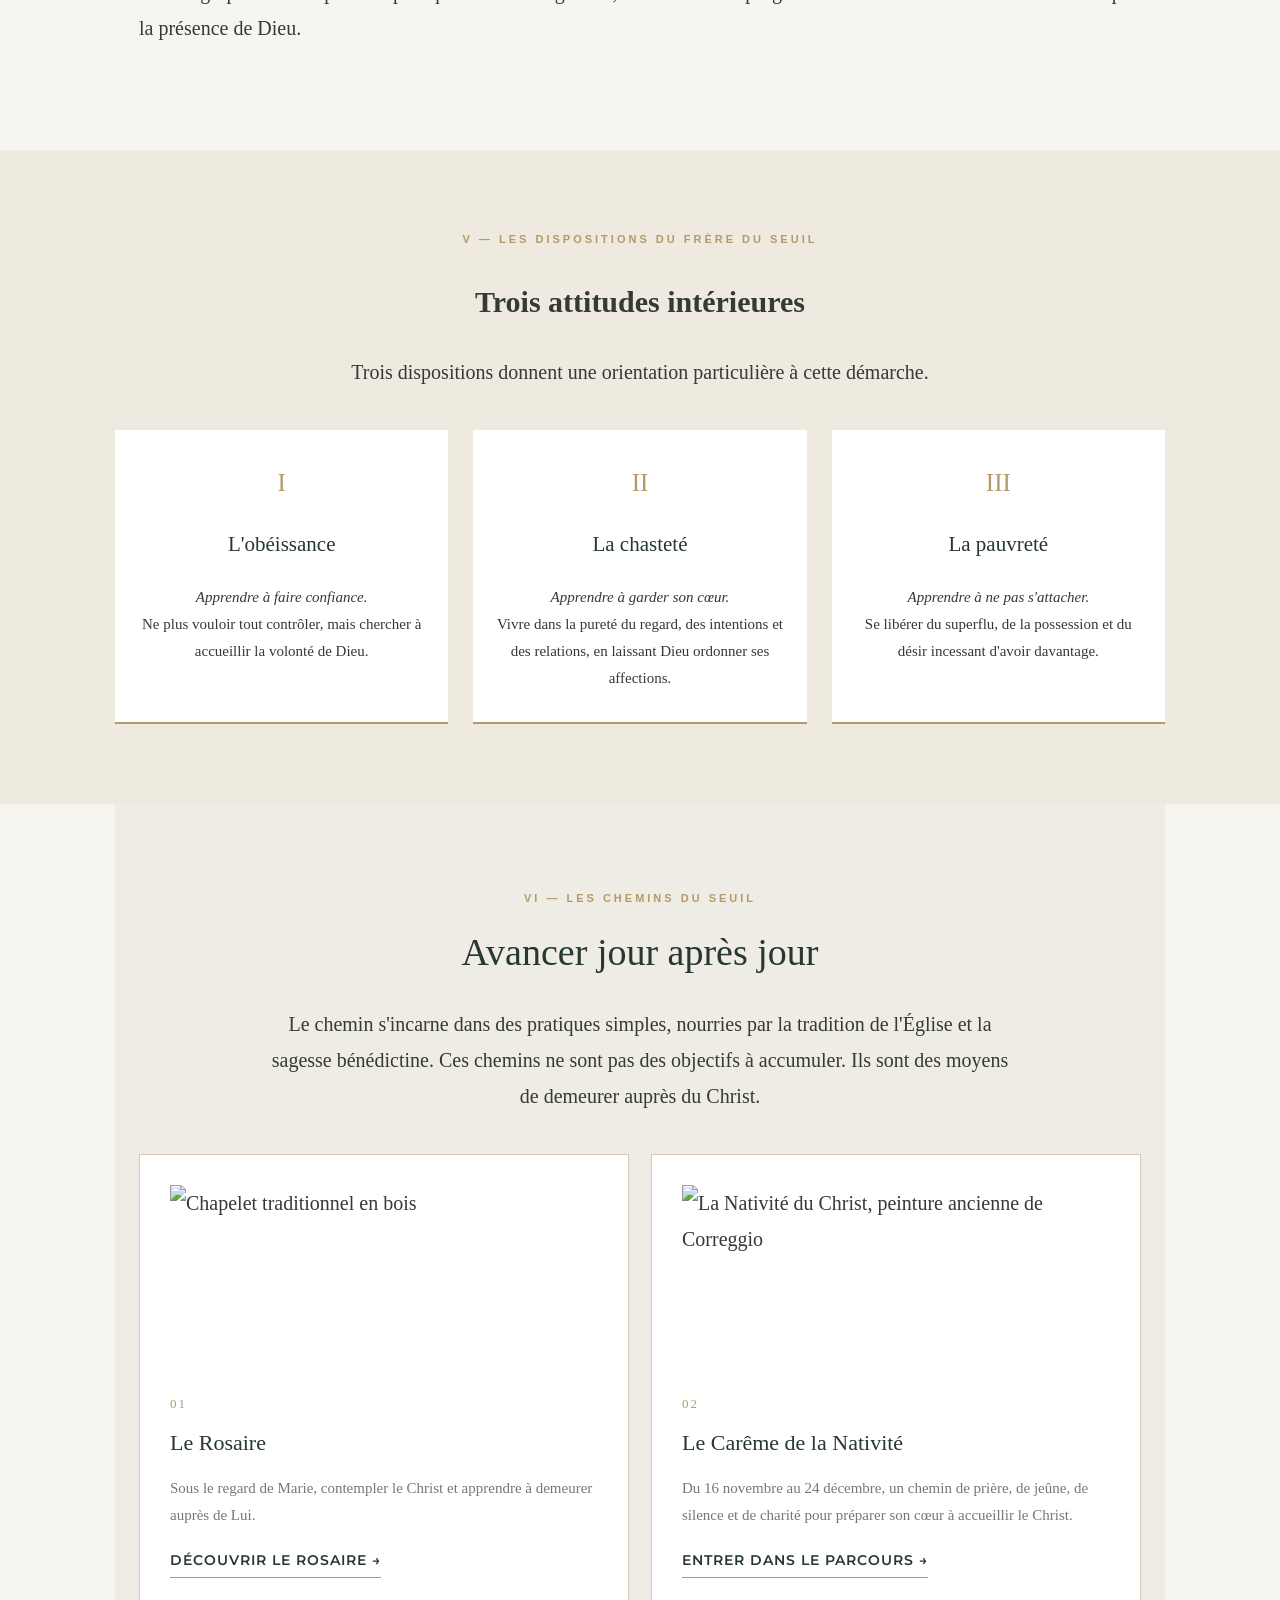
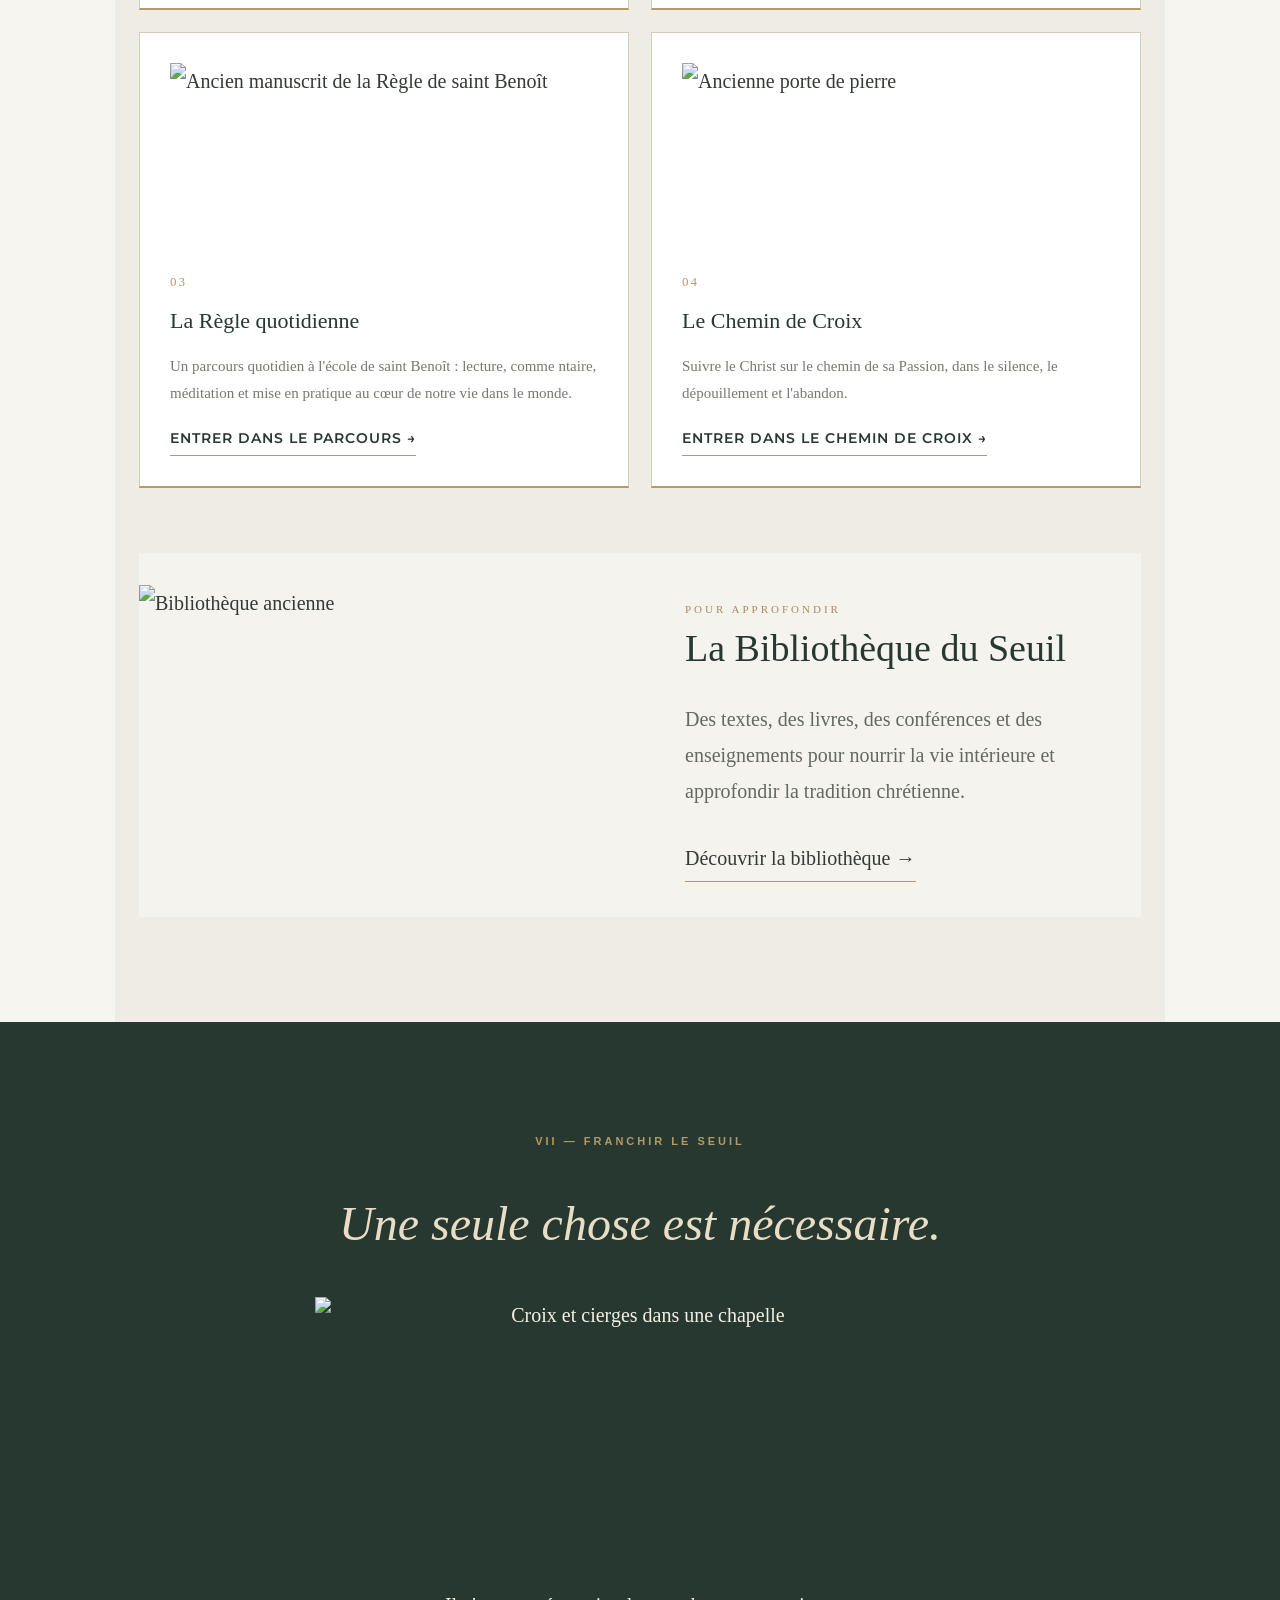
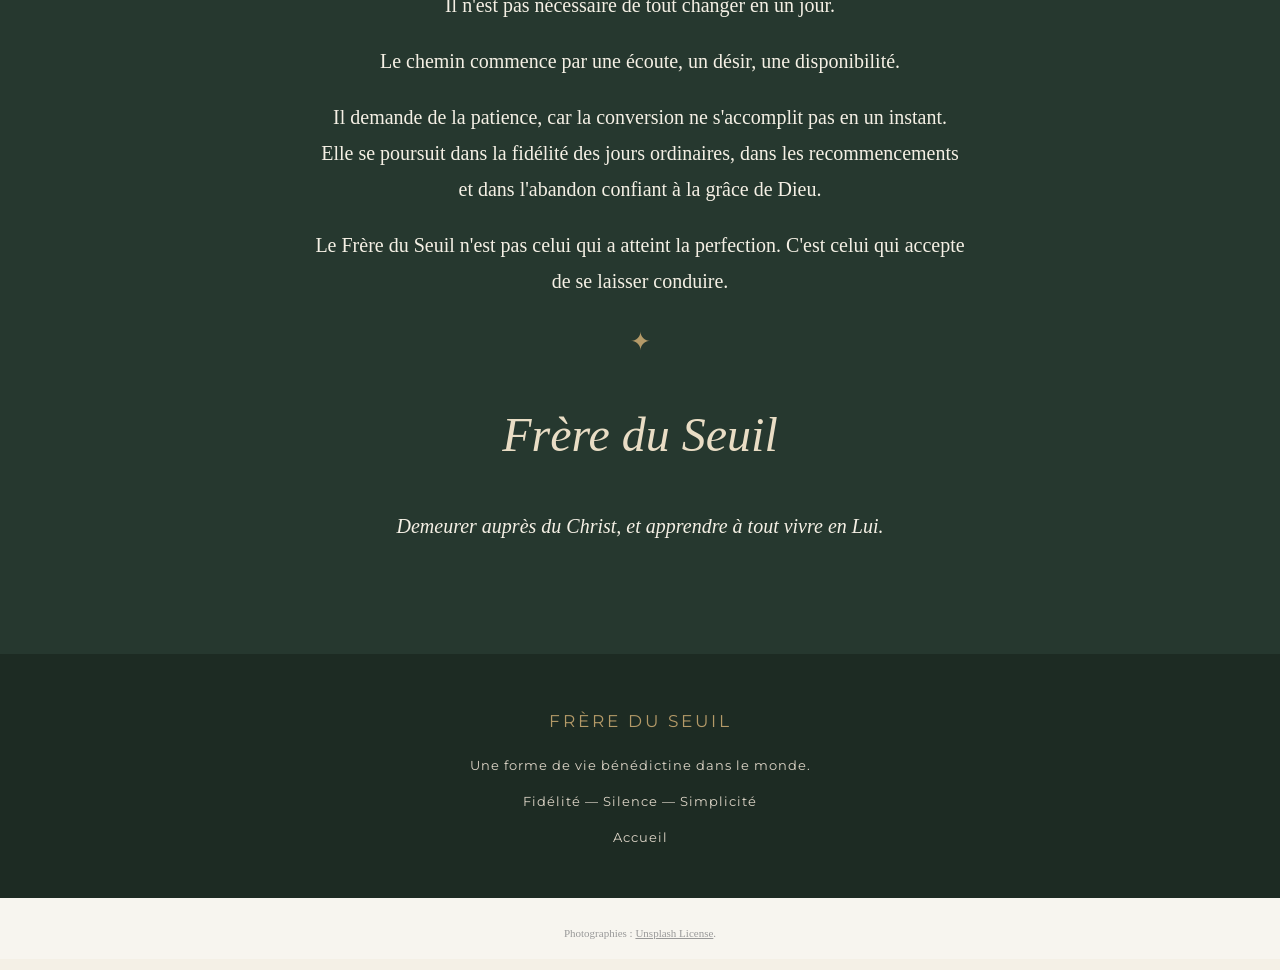
==== commit 55bb9f62: "Update index.html" ====
--- a/index.html
+++ b/index.html
@@ -405,8 +405,15 @@
 
   
 
-<section class="parcours-en-cours" style="background-color: #26382f !important; color: #fffefa;">
-s-en-cours">
+
+<section class="parcours-en-cours"
+  style="background-color: #26382f !important;
+         color: #fffefa;
+         text-align: center !important;
+         width: 100%;
+         padding: 28px 20px;
+         box-sizing: border-box;">
+
   <div class="parcours-en-cours-contenu">
     <span class="parcours-en-cours-label">
       ✥ LE PARCOURS EN COURS
